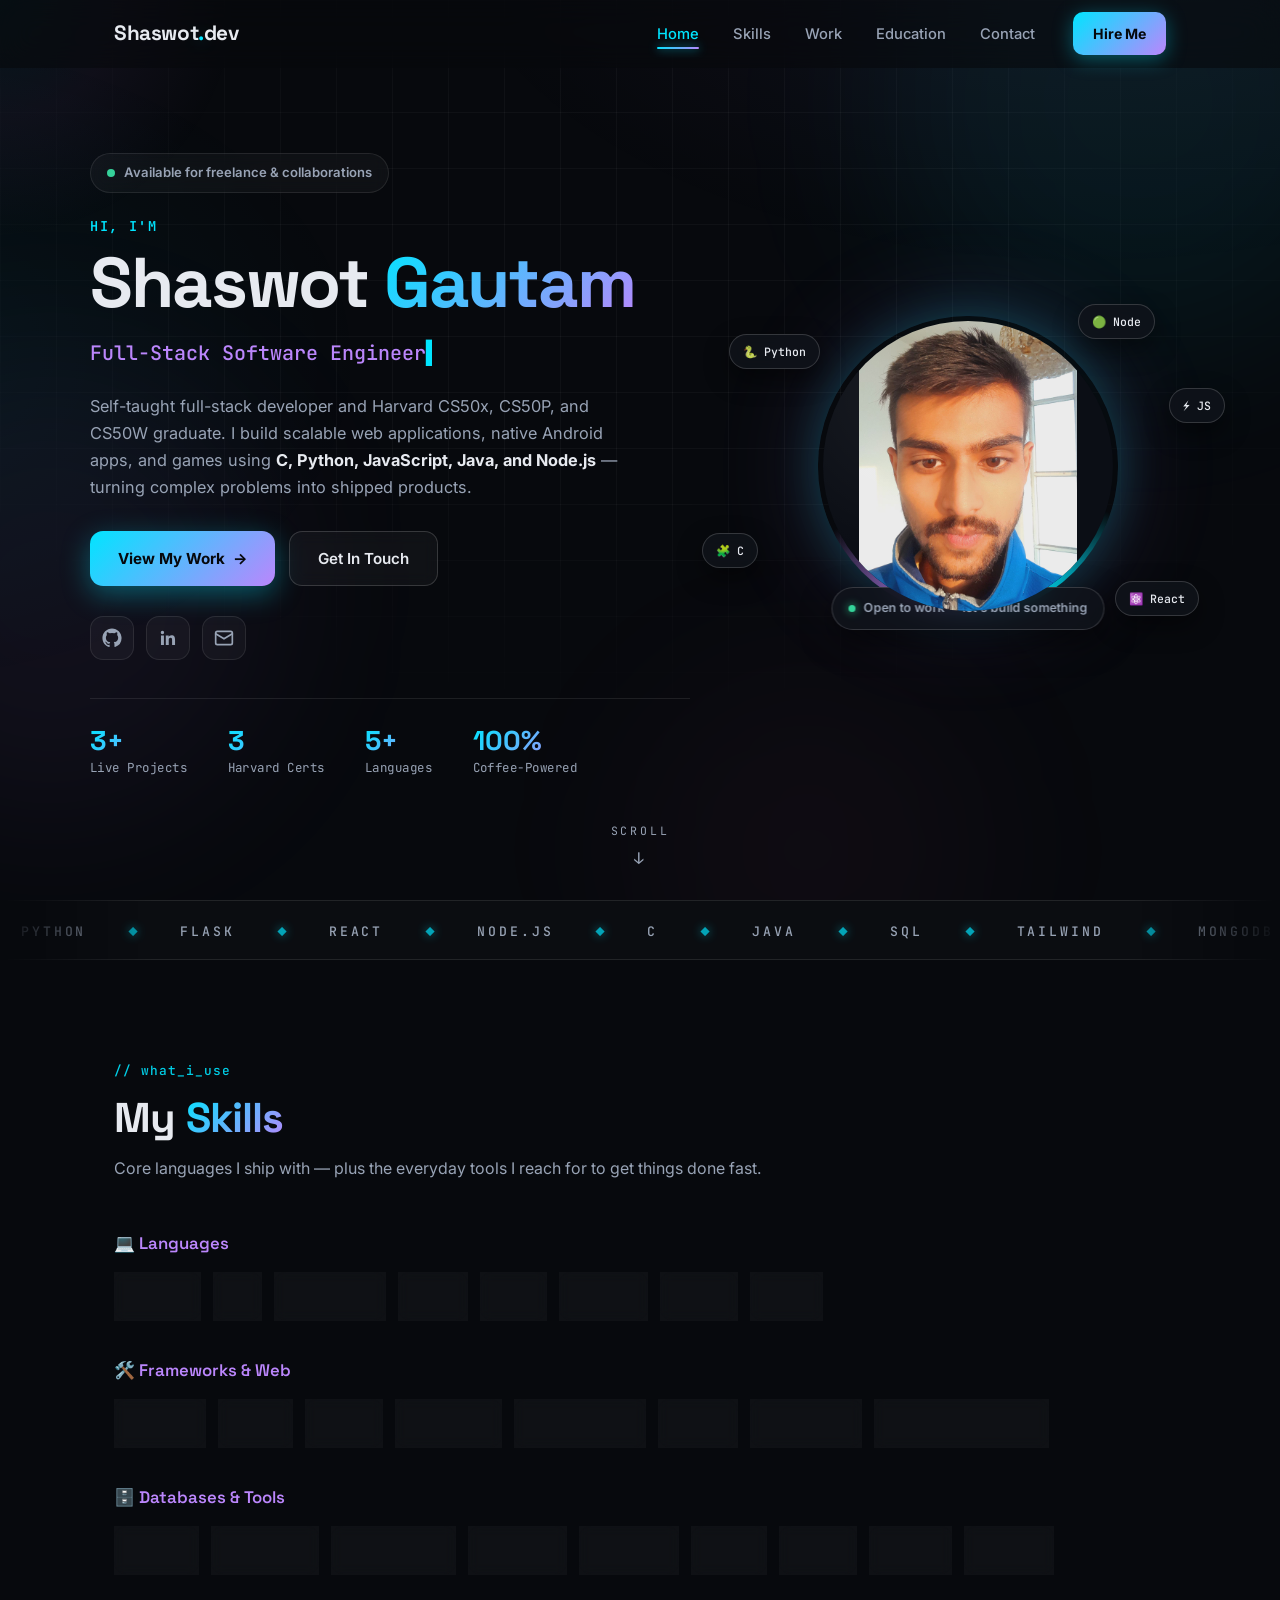
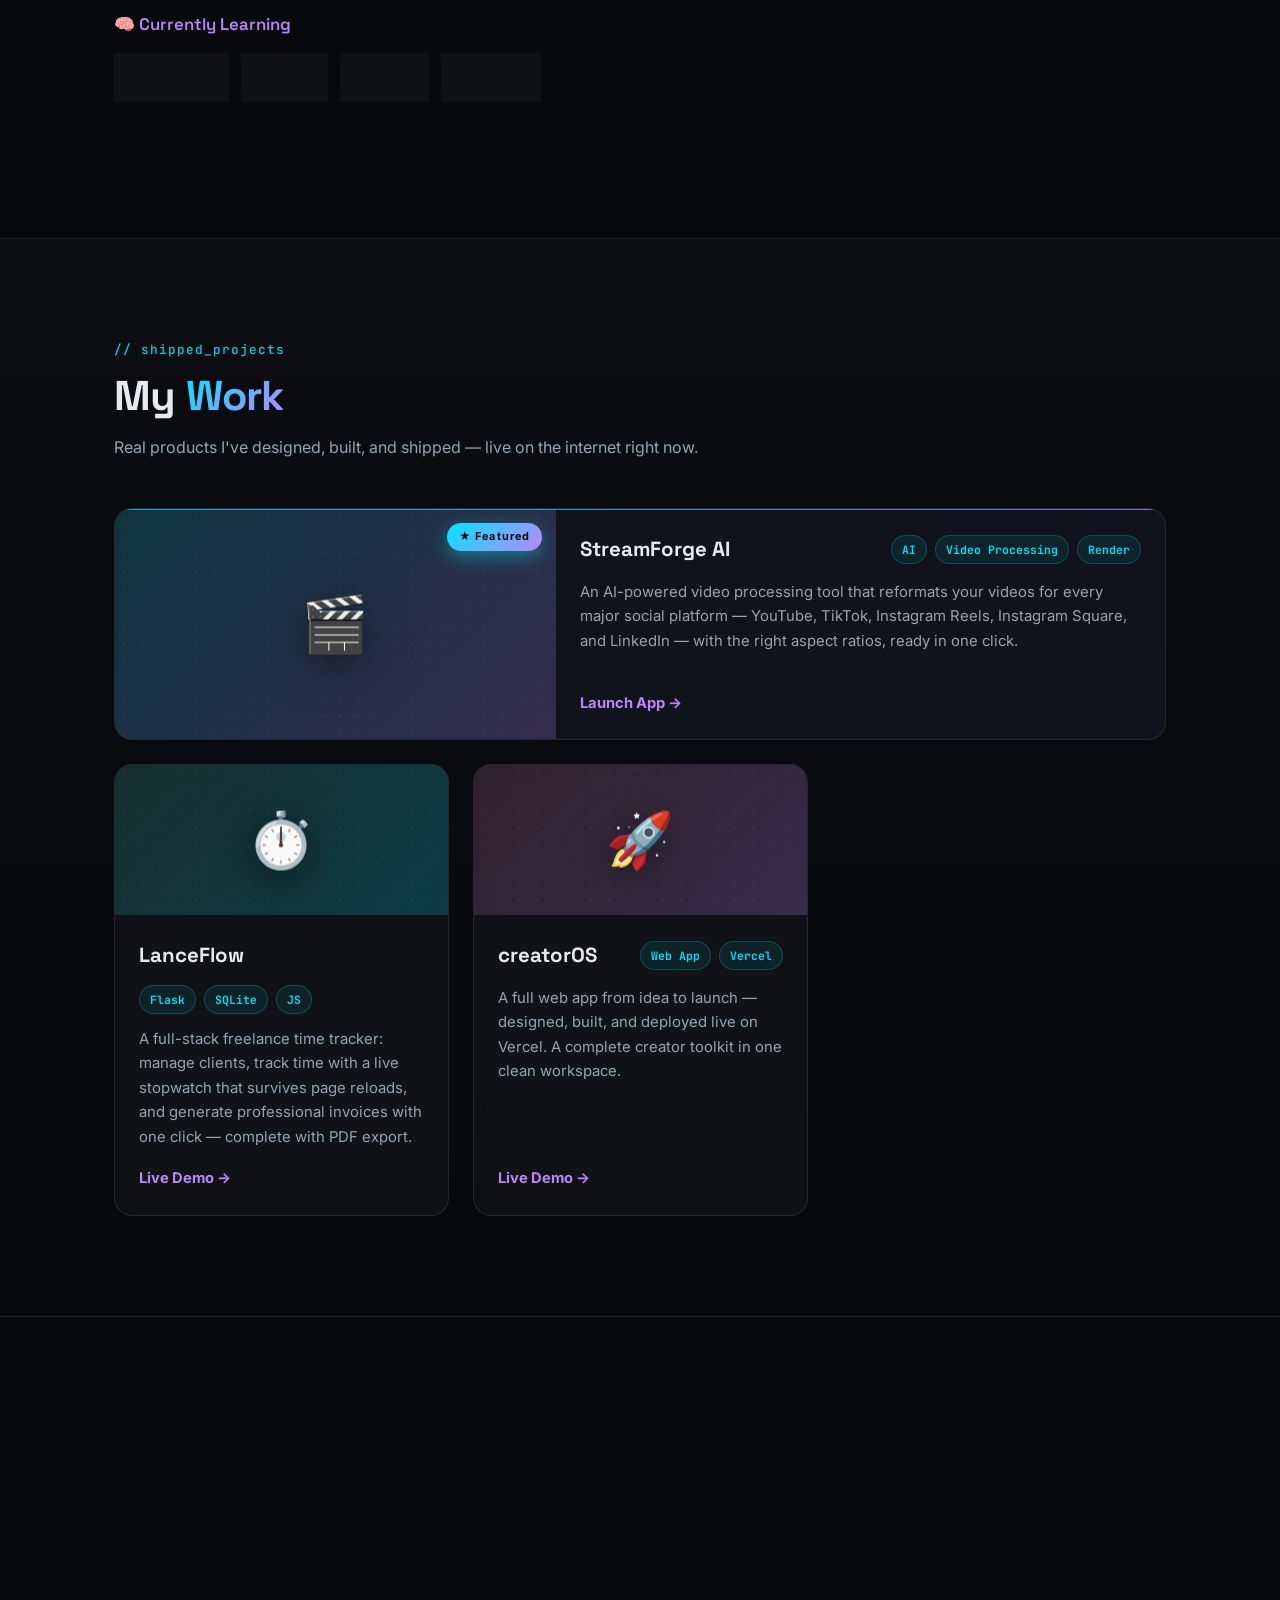
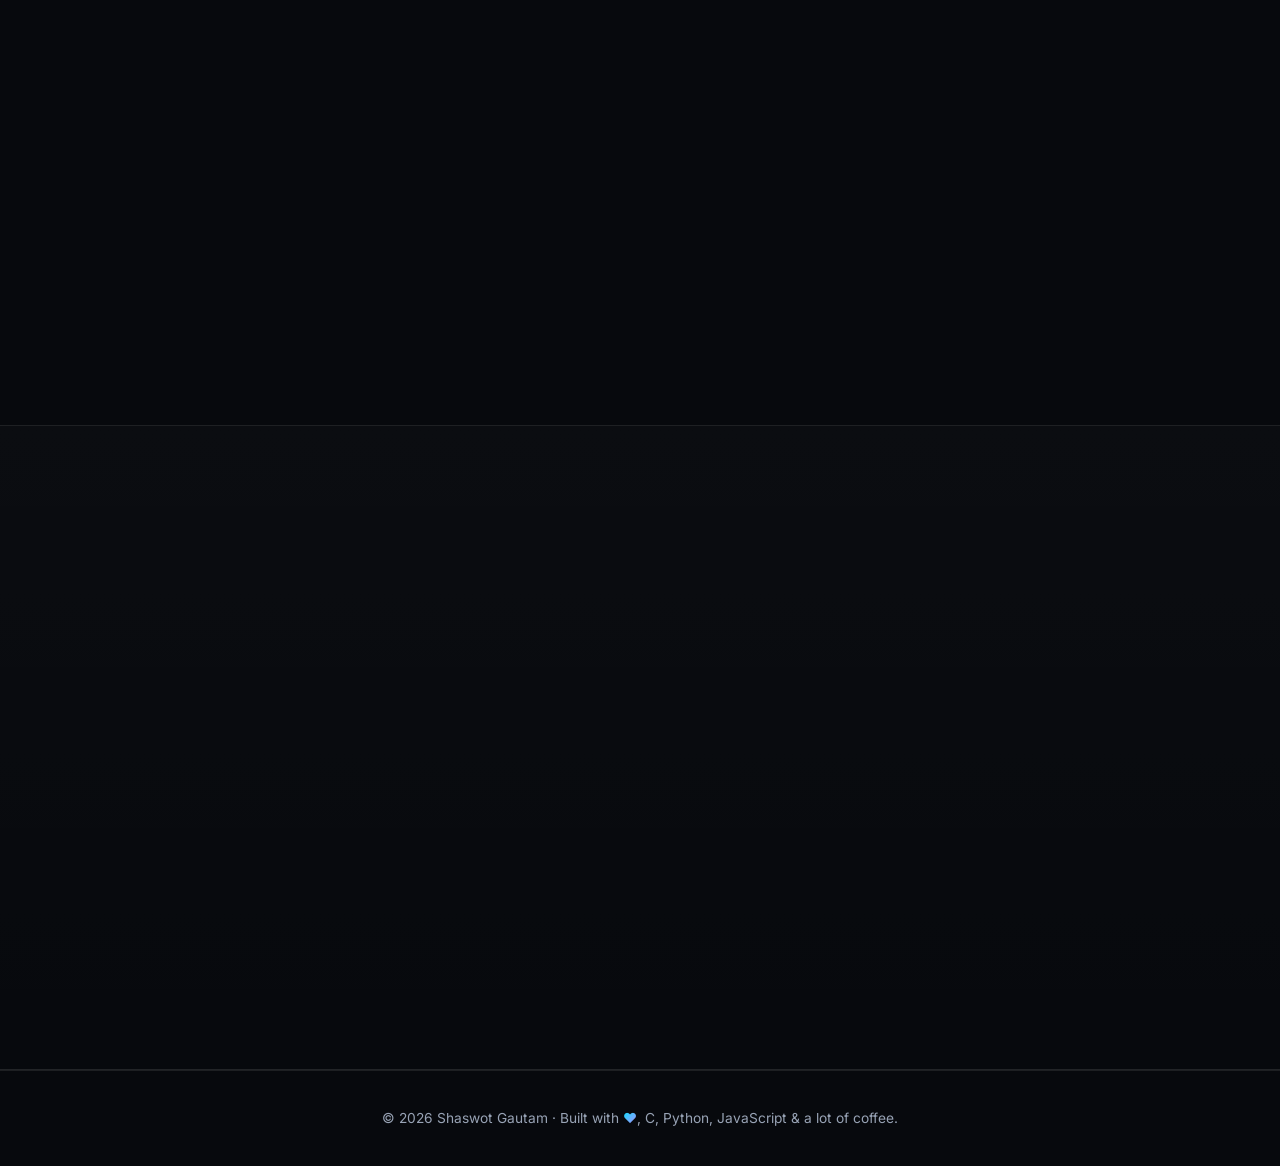
==== index.html @ b01a48a5 "Polished portfolio redesign + StreamForge AI live on Render Complete visual overhaul of the portfoli" ====
<!DOCTYPE html>
<html lang="en">
<head>
<meta charset="UTF-8" />
<meta name="viewport" content="width=device-width, initial-scale=1.0" />
<title>Shaswot Gautam — Full-Stack Software Engineer</title>
<meta name="description" content="Shaswot Gautam — Full-Stack Software Engineer & App Developer. Harvard CS50x, CS50P & CS50W graduate. I build web apps, Android apps, and games with C, Python, JavaScript, Java & Node.js." />

<!-- Fonts: Space Grotesk (display) · Inter (body) · JetBrains Mono (labels) -->
<link rel="preconnect" href="https://fonts.googleapis.com" />
<link rel="preconnect" href="https://fonts.gstatic.com" crossorigin />
<link href="https://fonts.googleapis.com/css2?family=Space+Grotesk:wght@500;600;700&family=Inter:wght@400;500;600;700;800&family=JetBrains+Mono:wght@400;500;600&display=swap" rel="stylesheet" />

<link rel="stylesheet" href="style.css" />
</head>
<body>

<!-- Ambient background layers (aurora orbs + grid) -->
<div class="bg-scene" aria-hidden="true">
  <div class="orb orb-1"></div>
  <div class="orb orb-2"></div>
  <div class="orb orb-3"></div>
  <div class="grid-overlay"></div>
</div>

<!-- Cursor glow (desktop only) -->
<div class="cursor-glow" id="cursorGlow" aria-hidden="true"></div>

<!-- Neon scroll progress bar (top edge) -->
<div class="scroll-progress" id="scrollProgress"></div>

<!-- ================= NAV ================= -->
<nav class="navbar" id="navbar">
  <div class="nav-container">
    <a href="#home" class="logo">Shaswot<span>.</span>dev</a>

    <ul class="nav-menu" id="navMenu">
      <li><a href="#home" class="nav-link active">Home</a></li>
      <li><a href="#skills" class="nav-link">Skills</a></li>
      <li><a href="#work" class="nav-link">Work</a></li>
      <li><a href="#education" class="nav-link">Education</a></li>
      <li><a href="#contact" class="nav-link">Contact</a></li>
    </ul>

    <a href="#contact" class="nav-cta">Hire Me</a>

    <button class="hamburger" id="hamburger" aria-label="Toggle navigation" aria-controls="navMenu" aria-expanded="false">
      <span></span><span></span><span></span>
    </button>
  </div>
</nav>

<!-- ================= HERO ================= -->
<section id="home" class="hero">
  <div class="hero-container">
    <div class="hero-text">
      <span class="hero-badge reveal">
        <span class="pulse-dot" aria-hidden="true"></span>
        Available for freelance &amp; collaborations
      </span>

      <p class="hero-greeting reveal">Hi, I'm</p>
      <h1 class="reveal">Shaswot <span class="grad-text">Gautam</span></h1>

      <div class="role-line reveal" aria-hidden="true">
        <span class="role-text" id="typewriter"></span><span class="cursor">▌</span>
      </div>
      <p class="sr-only">Full-Stack Software Engineer, App Developer, Game Developer, and Problem Solver.</p>

      <p class="hero-intro reveal">
        Self-taught full-stack developer and Harvard CS50x, CS50P, and CS50W graduate.
        I build scalable web applications, native Android apps, and games using
        <strong>C, Python, JavaScript, Java, and Node.js</strong> — turning complex problems into shipped products.
      </p>

      <div class="hero-buttons reveal">
        <a href="#work" class="btn btn-primary">View My Work <span class="btn-arrow">→</span></a>
        <a href="#contact" class="btn btn-glass">Get In Touch</a>
      </div>

      <div class="hero-socials reveal">
        <a href="https://github.com/mrshasxx1" target="_blank" rel="noopener" class="social-icon" aria-label="GitHub" title="GitHub">
          <svg width="20" height="20" viewBox="0 0 24 24" fill="currentColor" aria-hidden="true"><path d="M12 .5C5.65.5.5 5.65.5 12c0 5.08 3.29 9.39 7.86 10.91.58.11.79-.25.79-.55v-2.15c-3.2.7-3.87-1.36-3.87-1.36-.53-1.33-1.28-1.69-1.28-1.69-1.04-.72.08-.7.08-.7 1.15.08 1.76 1.19 1.76 1.19 1.03 1.75 2.69 1.25 3.35.95.1-.74.4-1.25.72-1.54-2.55-.29-5.24-1.28-5.24-5.68 0-1.26.45-2.28 1.19-3.09-.12-.29-.52-1.46.11-3.05 0 0 .97-.31 3.17 1.18a11 11 0 0 1 5.78 0c2.2-1.49 3.17-1.18 3.17-1.18.63 1.59.23 2.76.11 3.05.74.81 1.19 1.83 1.19 3.09 0 4.41-2.69 5.38-5.25 5.67.41.35.77 1.04.77 2.1v3.11c0 .3.21.66.8.55A11.5 11.5 0 0 0 23.5 12C23.5 5.65 18.35.5 12 .5z"/></svg>
        </a>
        <a href="https://www.linkedin.com/in/mr-shashwat-84a60b40b/" target="_blank" rel="noopener" class="social-icon" aria-label="LinkedIn" title="LinkedIn">
          <svg width="20" height="20" viewBox="0 0 24 24" fill="currentColor" aria-hidden="true"><path d="M20.45 20.45h-3.55v-5.57c0-1.33-.03-3.04-1.85-3.04-1.85 0-2.14 1.45-2.14 2.94v5.67H9.36V9h3.41v1.56h.05c.47-.9 1.63-1.85 3.36-1.85 3.6 0 4.27 2.37 4.27 5.45v6.29zM5.34 7.43a2.06 2.06 0 1 1 0-4.12 2.06 2.06 0 0 1 0 4.12zM7.12 20.45H3.56V9h3.56v11.45z"/></svg>
        </a>
        <a href="mailto:mrgautam2026@gmail.com" class="social-icon" aria-label="Email" title="Email">
          <svg width="20" height="20" viewBox="0 0 24 24" fill="none" stroke="currentColor" stroke-width="2" stroke-linecap="round" stroke-linejoin="round" aria-hidden="true"><rect x="2" y="4" width="20" height="16" rx="2"/><path d="m22 7-10 6L2 7"/></svg>
        </a>
      </div>

      <!-- Stats -->
      <div class="hero-stats reveal">
        <div class="stat">
          <span class="stat-num grad-text"><span class="count" data-count="3">0</span>+</span>
          <span class="stat-label">Live Projects</span>
        </div>
        <div class="stat">
          <span class="stat-num grad-text"><span class="count" data-count="3">0</span></span>
          <span class="stat-label">Harvard Certs</span>
        </div>
        <div class="stat">
          <span class="stat-num grad-text"><span class="count" data-count="5">0</span>+</span>
          <span class="stat-label">Languages</span>
        </div>
        <div class="stat">
          <span class="stat-num grad-text"><span class="count" data-count="100">0</span>%</span>
          <span class="stat-label">Coffee-Powered</span>
        </div>
      </div>
    </div>

    <!-- Photo with orbit badges -->
    <div class="hero-photo reveal">
      <div class="photo-orbit" aria-hidden="true">
        <span class="orbit-chip chip-1">🐍 Python</span>
        <span class="orbit-chip chip-2">⚡ JS</span>
        <span class="orbit-chip chip-3">🧩 C</span>
        <span class="orbit-chip chip-4">🟢 Node</span>
        <span class="orbit-chip chip-5">⚛️ React</span>
      </div>
      <div class="photo-ring">
        <img src="photo.jpg" alt="Shaswot Gautam" />
      </div>
      <div class="photo-card" aria-hidden="true">
        <span class="photo-card-dot"></span>
        Open to work — let's build something
      </div>
    </div>
  </div>

  <a href="#skills" class="hero-scroll" aria-label="Scroll down">scroll <span>↓</span></a>
</section>

<!-- ================= MARQUEE ================= -->
<div class="marquee" aria-hidden="true">
  <div class="marquee-track">
    <span>PYTHON</span><i>◆</i><span>FLASK</span><i>◆</i><span>REACT</span><i>◆</i><span>NODE.JS</span><i>◆</i><span>C</span><i>◆</i><span>JAVA</span><i>◆</i><span>SQL</span><i>◆</i><span>TAILWIND</span><i>◆</i><span>MONGODB</span><i>◆</i><span>DOCKER</span><i>◆</i><span>GIT</span><i>◆</i><span>LINUX</span><i>◆</i>
    <span>PYTHON</span><i>◆</i><span>FLASK</span><i>◆</i><span>REACT</span><i>◆</i><span>NODE.JS</span><i>◆</i><span>C</span><i>◆</i><span>JAVA</span><i>◆</i><span>SQL</span><i>◆</i><span>TAILWIND</span><i>◆</i><span>MONGODB</span><i>◆</i><span>DOCKER</span><i>◆</i><span>GIT</span><i>◆</i><span>LINUX</span><i>◆</i>
  </div>
</div>

<!-- ================= SKILLS ================= -->
<section id="skills" class="section">
  <div class="container">
    <div class="section-head reveal">
      <p class="section-eyebrow">// what_i_use</p>
      <h2>My <span class="grad-text">Skills</span></h2>
      <p class="section-sub">Core languages I ship with — plus the everyday tools I reach for to get things done fast.</p>
    </div>

    <div class="skill-group reveal">
      <h3 class="skill-group-title">💻 Languages</h3>
      <div class="skill-cloud">
        <span class="skill">Python</span>
        <span class="skill">C</span>
        <span class="skill">JavaScript</span>
        <span class="skill">Java</span>
        <span class="skill">SQL</span>
        <span class="skill">HTML5</span>
        <span class="skill">CSS3</span>
        <span class="skill">Bash</span>
      </div>
    </div>

    <div class="skill-group reveal">
      <h3 class="skill-group-title">🛠️ Frameworks &amp; Web</h3>
      <div class="skill-cloud">
        <span class="skill">Node.js</span>
        <span class="skill">Flask</span>
        <span class="skill">React</span>
        <span class="skill">Bootstrap</span>
        <span class="skill">Tailwind CSS</span>
        <span class="skill">Jinja2</span>
        <span class="skill">REST APIs</span>
        <span class="skill">Responsive Design</span>
      </div>
    </div>

    <div class="skill-group reveal">
      <h3 class="skill-group-title">🗄️ Databases &amp; Tools</h3>
      <div class="skill-cloud">
        <span class="skill">SQLite</span>
        <span class="skill">MongoDB</span>
        <span class="skill">Git &amp; GitHub</span>
        <span class="skill">Postman</span>
        <span class="skill">VS Code</span>
        <span class="skill">Linux</span>
        <span class="skill">JSON</span>
        <span class="skill">Vercel</span>
        <span class="skill">Render</span>
      </div>
    </div>

    <div class="skill-group reveal">
      <h3 class="skill-group-title">🧠 Currently Learning</h3>
      <div class="skill-cloud">
        <span class="skill learning">TypeScript</span>
        <span class="skill learning">Next.js</span>
        <span class="skill learning">Docker</span>
        <span class="skill learning">Firebase</span>
      </div>
    </div>
  </div>
</section>

<!-- ================= WORK ================= -->
<section id="work" class="section section-alt">
  <div class="container">
    <div class="section-head reveal">
      <p class="section-eyebrow">// shipped_projects</p>
      <h2>My <span class="grad-text">Work</span></h2>
      <p class="section-sub">Real products I've designed, built, and shipped — live on the internet right now.</p>
    </div>

    <div class="work-grid">
      <!-- ⭐ FEATURED — StreamForge AI (live on Render) -->
      <article class="work-card featured reveal">
        <div class="work-cover cover-stream">
          <span class="cover-emoji">🎬</span>
          <span class="cover-badge">★ Featured</span>
        </div>
        <div class="work-body">
          <div class="work-card-top">
            <h3>StreamForge AI</h3>
            <div class="work-tags">
              <span>AI</span><span>Video Processing</span><span>Render</span>
            </div>
          </div>
          <p>
            An AI-powered video processing tool that reformats your videos for every
            major social platform — YouTube, TikTok, Instagram Reels, Instagram Square,
            and LinkedIn — with the right aspect ratios, ready in one click.
          </p>
          <div class="work-links">
            <a class="link-live" href="https://streamforge-ai.onrender.com/" target="_blank" rel="noopener">Launch App →</a>
          </div>
        </div>
      </article>

      <!-- LanceFlow -->
      <article class="work-card reveal">
        <div class="work-cover cover-lance">
          <span class="cover-emoji">⏱️</span>
        </div>
        <div class="work-body">
          <div class="work-card-top">
            <h3>LanceFlow</h3>
            <div class="work-tags">
              <span>Flask</span><span>SQLite</span><span>JS</span>
            </div>
          </div>
          <p>
            A full-stack freelance time tracker: manage clients, track time with a live
            stopwatch that survives page reloads, and generate professional invoices
            with one click — complete with PDF export.
          </p>
          <div class="work-links">
            <a class="link-live" href="https://lance-flow-rho.vercel.app/" target="_blank" rel="noopener">Live Demo →</a>
          </div>
        </div>
      </article>

      <!-- creatorOS -->
      <article class="work-card reveal">
        <div class="work-cover cover-os">
          <span class="cover-emoji">🚀</span>
        </div>
        <div class="work-body">
          <div class="work-card-top">
            <h3>creatorOS</h3>
            <div class="work-tags">
              <span>Web App</span><span>Vercel</span>
            </div>
          </div>
          <p>
            A full web app from idea to launch — designed, built, and deployed live on Vercel.
            A complete creator toolkit in one clean workspace.
          </p>
          <div class="work-links">
            <a class="link-live" href="https://creatoros-ten-kappa.vercel.app" target="_blank" rel="noopener">Live Demo →</a>
          </div>
        </div>
      </article>
    </div>
  </div>
</section>

<!-- ================= EDUCATION ================= -->
<section id="education" class="section">
  <div class="container">
    <div class="section-head reveal">
      <p class="section-eyebrow">// certification</p>
      <h2>Computer Science <span class="grad-text">Foundations</span></h2>
      <p class="section-sub">Harvard's CS50 series — problem solving in C and Python, then full-stack web with Django &amp; JavaScript.</p>
    </div>

    <div class="edu-grid">
      <article class="edu-card reveal">
        <div class="edu-top">
          <div class="edu-logo">🎓</div>
          <span class="edu-chip">Completed</span>
        </div>
        <h3>CS50x</h3>
        <p class="edu-school">Harvard University — Intro to Computer Science</p>
        <p>Algorithms, data structures, memory, and problem solving in C and Python.</p>
      </article>

      <article class="edu-card reveal">
        <div class="edu-top">
          <div class="edu-logo">🐍</div>
          <span class="edu-chip">Completed</span>
        </div>
        <h3>CS50P</h3>
        <p class="edu-school">Harvard University — Intro to Programming with Python</p>
        <p>Python fundamentals, libraries, testing, and building real command-line tools.</p>
      </article>

      <article class="edu-card reveal">
        <div class="edu-top">
          <div class="edu-logo">🌐</div>
          <span class="edu-chip">Completed</span>
        </div>
        <h3>CS50W</h3>
        <p class="edu-school">Harvard University — Web Programming with Python &amp; JavaScript</p>
        <p>Full-stack web development: HTML, CSS, JavaScript, Django, SQL, and deployment.</p>
      </article>
    </div>
  </div>
</section>

<!-- ================= CONTACT ================= -->
<section id="contact" class="section section-alt">
  <div class="container">
    <div class="section-head reveal">
      <p class="section-eyebrow">// contact</p>
      <h2>Let's Build <span class="grad-text">Something</span></h2>
      <p class="section-sub">I'm open to freelance work, collaborations, and interesting problems.</p>
    </div>

    <div class="contact-card reveal">
      <div class="contact-info">
        <h3>Shaswot Gautam</h3>
        <p>Full-Stack Software Engineer &amp; App Developer</p>
        <div class="contact-email-row">
          <a class="contact-email" href="mailto:mrgautam2026@gmail.com">mrgautam2026@gmail.com</a>
          <button class="copy-btn" id="copyEmail" aria-label="Copy email address" title="Copy email">⧉</button>
        </div>
        <div class="contact-socials">
          <a href="https://github.com/mrshasxx1" target="_blank" rel="noopener" class="social-icon" aria-label="GitHub">GitHub</a>
          <a href="https://www.linkedin.com/in/mr-shashwat-84a60b40b/" target="_blank" rel="noopener" class="social-icon" aria-label="LinkedIn">LinkedIn</a>
        </div>
      </div>
      <div class="contact-actions">
        <a href="mailto:mrgautam2026@gmail.com" class="btn btn-primary btn-lg">📧 Email Me</a>
      </div>
    </div>
  </div>
</section>

<!-- ================= FOOTER ================= -->
<footer>
  <div class="container">
    <p>© <span id="year"></span> Shaswot Gautam · Built with <span class="grad-text">♥</span>, C, Python, JavaScript &amp; a lot of coffee.</p>
  </div>
</footer>

<!-- Back to top -->
<button id="backToTop" class="back-to-top" aria-label="Back to top">↑</button>

<!-- Toast for copy feedback -->
<div class="toast" id="toast" role="status" aria-live="polite">📋 Email copied!</div>

<script src="script.js"></script>
</body>
</html>
---- style.css ----
/* ============================================================
   SHASWOT GAUTAM — PORTFOLIO STYLESHEET v2
   Dark "aurora terminal" theme.
   Fonts: Space Grotesk (display) · Inter (body) · JetBrains Mono (labels)
   Palette: bg #07090D · cyan #00E5FF · violet #BB86FC · text #E7EAF0
   ============================================================ */

:root {
  --bg: #07090D;
  --bg-2: #0B0E15;
  --card: rgba(255, 255, 255, 0.035);
  --card-solid: #10131B;
  --border: rgba(255, 255, 255, 0.09);
  --border-strong: rgba(255, 255, 255, 0.16);
  --text: #E7EAF0;
  --muted: #98A3B5;
  --cyan: #00E5FF;
  --purple: #BB86FC;
  --pink: #F472B6;
  --teal: #2DD4BF;
  --grad: linear-gradient(135deg, var(--cyan), var(--purple));
  --grad-warm: linear-gradient(135deg, var(--pink), var(--purple));
  --radius: 18px;
  --max-w: 1100px;
  --nav-h: 68px;
  --font-display: 'Space Grotesk', 'Inter', sans-serif;
  --font-body: 'Inter', -apple-system, BlinkMacSystemFont, 'Segoe UI', Roboto, sans-serif;
  --font-mono: 'JetBrains Mono', 'SFMono-Regular', Consolas, monospace;
  --shadow-lg: 0 24px 60px rgba(0, 0, 0, 0.55);
}

* { margin: 0; padding: 0; box-sizing: border-box; }

html { scroll-behavior: smooth; }

body {
  background: var(--bg);
  color: var(--text);
  font-family: var(--font-body);
  line-height: 1.65;
  -webkit-font-smoothing: antialiased;
  overflow-x: hidden;
}

a { color: inherit; text-decoration: none; }
ul { list-style: none; }
img { max-width: 100%; display: block; }
section { scroll-margin-top: calc(var(--nav-h) + 14px); }
button { font-family: inherit; }

::selection { background: rgba(0, 229, 255, 0.28); color: #fff; }

.sr-only {
  position: absolute; width: 1px; height: 1px; padding: 0; margin: -1px;
  overflow: hidden; clip: rect(0 0 0 0); white-space: nowrap; border: 0;
}

/* Slim custom scrollbar */
::-webkit-scrollbar { width: 10px; }
::-webkit-scrollbar-track { background: var(--bg); }
::-webkit-scrollbar-thumb {
  background: linear-gradient(180deg, rgba(0, 229, 255, 0.35), rgba(187, 134, 252, 0.35));
  border-radius: 8px;
  border: 2px solid var(--bg);
}

:focus-visible {
  outline: 2px solid var(--cyan);
  outline-offset: 3px;
  border-radius: 6px;
}

.container { max-width: var(--max-w); margin: 0 auto; padding: 0 24px; }

.grad-text {
  background: var(--grad);
  -webkit-background-clip: text;
  background-clip: text;
  color: transparent;
}

/* ============ AMBIENT BACKGROUND ============ */
.bg-scene {
  position: fixed; inset: 0; z-index: -1; overflow: hidden;
  background:
    radial-gradient(1100px 600px at 85% -10%, rgba(187, 134, 252, 0.07), transparent 60%),
    radial-gradient(900px 600px at -10% 40%, rgba(0, 229, 255, 0.06), transparent 55%);
}
.orb {
  position: absolute; border-radius: 50%; filter: blur(90px);
  opacity: 0.5; will-change: transform;
}
.orb-1 { width: 520px; height: 520px; top: -160px; right: -120px;
  background: rgba(0, 229, 255, 0.13); animation: drift 26s ease-in-out infinite alternate; }
.orb-2 { width: 460px; height: 460px; top: 40%; left: -180px;
  background: rgba(187, 134, 252, 0.12); animation: drift 32s ease-in-out infinite alternate-reverse; }
.orb-3 { width: 380px; height: 380px; bottom: -140px; right: 22%;
  background: rgba(244, 114, 182, 0.07); animation: drift 24s ease-in-out infinite alternate; }
@keyframes drift {
  0%   { transform: translate(0, 0) scale(1); }
  100% { transform: translate(60px, 40px) scale(1.15); }
}
.grid-overlay {
  position: absolute; inset: 0;
  background-image:
    linear-gradient(rgba(255, 255, 255, 0.035) 1px, transparent 1px),
    linear-gradient(90deg, rgba(255, 255, 255, 0.035) 1px, transparent 1px);
  background-size: 56px 56px;
  mask-image: radial-gradient(ellipse 90% 70% at 50% 30%, #000 30%, transparent 75%);
  -webkit-mask-image: radial-gradient(ellipse 90% 70% at 50% 30%, #000 30%, transparent 75%);
}

/* ============ CURSOR GLOW ============ */
.cursor-glow {
  position: fixed; top: 0; left: 0; z-index: 5; pointer-events: none;
  width: 480px; height: 480px; border-radius: 50%;
  background: radial-gradient(circle, rgba(0, 229, 255, 0.07) 0%, rgba(187, 134, 252, 0.05) 35%, transparent 70%);
  transform: translate(-50%, -50%);
  opacity: 0; transition: opacity 0.4s ease;
}
body.cursor-on .cursor-glow { opacity: 1; }

/* ============ SCROLL PROGRESS BAR ============ */
.scroll-progress {
  position: fixed; top: 0; left: 0; z-index: 200;
  height: 3px; width: 0%;
  background: var(--grad);
  box-shadow: 0 0 14px rgba(0, 229, 255, 0.7);
  transition: width 0.1s linear;
}

/* ============ NAVBAR ============ */
.navbar {
  position: fixed; top: 0; left: 0; right: 0; z-index: 100;
  height: var(--nav-h);
  background: rgba(7, 9, 13, 0.6);
  backdrop-filter: blur(16px);
  -webkit-backdrop-filter: blur(16px);
  border-bottom: 1px solid transparent;
  transition: border-color 0.3s, box-shadow 0.3s, background 0.3s;
}
.navbar.scrolled {
  background: rgba(7, 9, 13, 0.85);
  border-bottom-color: var(--border);
  box-shadow: 0 10px 34px rgba(0, 0, 0, 0.5);
}

.nav-container {
  max-width: var(--max-w); margin: 0 auto; padding: 0 24px;
  height: 100%; display: flex; align-items: center; gap: 24px;
}

.logo { font-family: var(--font-display); font-weight: 700; font-size: 1.3rem; letter-spacing: -0.02em; }
.logo span { color: var(--cyan); text-shadow: 0 0 14px rgba(0, 229, 255, 0.6); }

.nav-menu { display: flex; gap: 6px; margin-left: auto; }
.nav-menu .nav-link {
  color: var(--muted); font-size: 0.92rem; font-weight: 500;
  padding: 8px 14px; border-radius: 10px; position: relative;
  transition: color 0.25s, background 0.25s;
}
.nav-menu .nav-link:hover { color: var(--text); background: rgba(255, 255, 255, 0.05); }
.nav-menu .nav-link.active { color: var(--cyan); }
.nav-menu .nav-link.active::after {
  content: ""; position: absolute; left: 14px; right: 14px; bottom: 2px;
  height: 2px; background: var(--grad); border-radius: 2px;
  box-shadow: 0 0 10px rgba(0, 229, 255, 0.8);
}

.nav-cta {
  background: var(--grad); color: #06080C; font-weight: 700; font-size: 0.88rem;
  padding: 10px 20px; border-radius: 10px; position: relative; overflow: hidden;
  transition: transform 0.2s, box-shadow 0.2s, filter 0.2s;
  box-shadow: 0 4px 20px rgba(0, 229, 255, 0.35);
}
.nav-cta:hover { transform: translateY(-2px); filter: brightness(1.1); box-shadow: 0 10px 30px rgba(187, 134, 252, 0.5); }

/* Hamburger */
.hamburger {
  display: none; flex-direction: column; justify-content: center; gap: 5px;
  width: 44px; height: 44px; border: 1px solid var(--border); border-radius: 12px;
  background: var(--card); cursor: pointer; padding: 10px;
}
.hamburger span {
  display: block; height: 2px; width: 100%; background: var(--text);
  border-radius: 2px; transition: transform 0.3s, opacity 0.3s;
}
.hamburger.open span:nth-child(1) { transform: translateY(7px) rotate(45deg); }
.hamburger.open span:nth-child(2) { opacity: 0; }
.hamburger.open span:nth-child(3) { transform: translateY(-7px) rotate(-45deg); }

/* ============ HERO ============ */
.hero {
  min-height: 100vh;
  display: flex; align-items: center; justify-content: center;
  padding: calc(var(--nav-h) + 48px) 24px 84px;
  position: relative;
}

.hero-container {
  max-width: var(--max-w); width: 100%; margin: 0 auto;
  display: grid; grid-template-columns: 1.15fr 0.85fr; gap: 56px; align-items: center;
}

.hero-badge {
  display: inline-flex; align-items: center; gap: 9px;
  font-size: 0.82rem; font-weight: 600; color: var(--muted);
  background: var(--card); border: 1px solid var(--border);
  padding: 8px 16px; border-radius: 999px; margin-bottom: 22px;
  backdrop-filter: blur(8px);
}
.pulse-dot {
  width: 8px; height: 8px; border-radius: 50%;
  background: #34D399; box-shadow: 0 0 0 0 rgba(52, 211, 153, 0.6);
  animation: pulse 2s infinite;
}
@keyframes pulse {
  0% { box-shadow: 0 0 0 0 rgba(52, 211, 153, 0.55); }
  70% { box-shadow: 0 0 0 9px rgba(52, 211, 153, 0); }
  100% { box-shadow: 0 0 0 0 rgba(52, 211, 153, 0); }
}

.hero-greeting {
  color: var(--cyan); font-weight: 600; letter-spacing: 0.12em; text-transform: uppercase;
  font-size: 0.85rem; margin-bottom: 10px; font-family: var(--font-mono);
}

.hero h1 {
  font-family: var(--font-display);
  font-size: clamp(2.6rem, 6.2vw, 4.4rem); font-weight: 700; letter-spacing: -0.03em;
  line-height: 1.05; margin-bottom: 16px;
}

.role-line {
  font-family: var(--font-mono);
  font-size: clamp(1rem, 2.2vw, 1.25rem); font-weight: 500; color: var(--purple);
  min-height: 1.8em; margin-bottom: 20px;
}
.cursor { color: var(--cyan); animation: blink 0.9s steps(1) infinite; font-weight: 400; }
@keyframes blink { 50% { opacity: 0; } }

.hero-intro { color: var(--muted); max-width: 560px; margin-bottom: 30px; font-size: 1.02rem; }
.hero-intro strong { color: var(--text); }

.hero-buttons { display: flex; flex-wrap: wrap; gap: 14px; margin-bottom: 30px; }

.btn {
  display: inline-flex; align-items: center; gap: 8px;
  padding: 14px 28px; border-radius: 13px; font-weight: 600; font-size: 0.95rem;
  transition: transform 0.22s, box-shadow 0.22s, background 0.22s, border-color 0.22s;
  cursor: pointer; position: relative; overflow: hidden;
}
.btn-primary {
  background: var(--grad); color: #06080C; font-weight: 700;
  box-shadow: 0 8px 28px rgba(0, 229, 255, 0.35);
}
.btn-primary:hover { transform: translateY(-3px); box-shadow: 0 14px 38px rgba(187, 134, 252, 0.55); }
.btn-primary::after {
  content: ""; position: absolute; top: 0; left: -80%; width: 50%; height: 100%;
  background: linear-gradient(100deg, transparent, rgba(255, 255, 255, 0.45), transparent);
  transform: skewX(-20deg); transition: left 0.6s ease;
}
.btn-primary:hover::after { left: 130%; }
.btn-arrow { transition: transform 0.22s; }
.btn-primary:hover .btn-arrow { transform: translateX(4px); }

.btn-glass {
  color: var(--text); border: 1px solid var(--border-strong);
  background: rgba(255, 255, 255, 0.04); backdrop-filter: blur(8px);
}
.btn-glass:hover {
  transform: translateY(-3px); border-color: var(--cyan);
  box-shadow: 0 0 24px rgba(0, 229, 255, 0.22), inset 0 0 18px rgba(0, 229, 255, 0.05);
}
.btn-lg { padding: 17px 36px; font-size: 1.05rem; }

.hero-socials { display: flex; gap: 12px; margin-bottom: 38px; }
.social-icon {
  width: 44px; height: 44px; border-radius: 13px; display: inline-flex;
  align-items: center; justify-content: center;
  background: var(--card); border: 1px solid var(--border); color: var(--muted);
  transition: transform 0.22s, color 0.22s, border-color 0.22s, box-shadow 0.22s, background 0.22s;
  font-size: 0.85rem; font-weight: 600;
}
.social-icon:hover {
  transform: translateY(-3px) scale(1.04); color: var(--cyan);
  border-color: var(--cyan); background: rgba(0, 229, 255, 0.06);
  box-shadow: 0 0 20px rgba(0, 229, 255, 0.35);
}

/* Hero stats */
.hero-stats {
  display: flex; flex-wrap: wrap; gap: 12px 40px;
  padding-top: 26px; border-top: 1px solid var(--border);
}
.stat { display: flex; flex-direction: column; gap: 2px; }
.stat-num {
  font-family: var(--font-display); font-size: 1.7rem; font-weight: 700; line-height: 1.15;
}
.stat-label { font-size: 0.78rem; color: var(--muted); letter-spacing: 0.04em; font-family: var(--font-mono); }

/* Photo with rotating ring + orbit chips */
.hero-photo { display: flex; justify-content: center; position: relative; }

.photo-ring {
  position: relative; width: min(300px, 68vw); aspect-ratio: 1; border-radius: 50%;
  padding: 5px; overflow: hidden;
  box-shadow: 0 0 46px rgba(0, 229, 255, 0.22), 0 0 110px rgba(187, 134, 252, 0.16);
}
.photo-ring::before {
  content: ""; position: absolute; inset: -60%;
  background: conic-gradient(from 0deg, transparent 0 30%, var(--cyan) 42%, var(--purple) 55%, transparent 68% 100%);
  animation: ring-rotate 5.5s linear infinite;
}
@keyframes ring-rotate { to { transform: rotate(360deg); } }
.photo-ring::after {
  content: ""; position: absolute; inset: 5px; border-radius: 50%;
  background: radial-gradient(circle at 30% 25%, rgba(255, 255, 255, 0.06), transparent 55%);
  z-index: 2; pointer-events: none;
}
.photo-ring img {
  position: relative; z-index: 1;
  width: 100%; height: 100%; border-radius: 50%;
  object-fit: contain; background: var(--bg-2);
}

.photo-card {
  position: absolute; bottom: -14px; left: 50%; transform: translateX(-50%);
  display: flex; align-items: center; gap: 8px;
  background: rgba(16, 19, 27, 0.9); border: 1px solid var(--border-strong);
  backdrop-filter: blur(10px);
  padding: 10px 16px; border-radius: 999px;
  font-size: 0.78rem; font-weight: 600; color: var(--muted);
  box-shadow: 0 12px 30px rgba(0, 0, 0, 0.5);
  white-space: nowrap;
}
.photo-card-dot {
  width: 7px; height: 7px; border-radius: 50%; background: #34D399;
  box-shadow: 0 0 8px rgba(52, 211, 153, 0.9);
}

.orbit-chip {
  position: absolute; z-index: 3;
  font-family: var(--font-mono); font-size: 0.72rem; font-weight: 500;
  color: var(--text); background: rgba(16, 19, 27, 0.85);
  border: 1px solid var(--border-strong); border-radius: 999px;
  padding: 7px 13px; backdrop-filter: blur(8px);
  box-shadow: 0 10px 26px rgba(0, 0, 0, 0.45);
  animation: float-chip 5.5s ease-in-out infinite;
}
.chip-1 { top: 6%; left: -4%; animation-delay: 0s; }
.chip-2 { top: 24%; right: -8%; animation-delay: 0.8s; }
.chip-3 { bottom: 16%; left: -10%; animation-delay: 1.6s; }
.chip-4 { top: -4%; right: 8%; animation-delay: 2.2s; }
.chip-5 { bottom: 0%; right: -2%; animation-delay: 3s; }
@keyframes float-chip {
  0%, 100% { transform: translateY(0); }
  50% { transform: translateY(-9px); }
}

.hero-scroll {
  position: absolute; bottom: 28px; left: 50%; transform: translateX(-50%);
  color: var(--muted); font-size: 0.72rem; letter-spacing: 0.24em; text-transform: uppercase;
  display: flex; flex-direction: column; align-items: center; gap: 6px;
  font-family: var(--font-mono);
  transition: color 0.2s;
}
.hero-scroll:hover { color: var(--cyan); }
.hero-scroll span { animation: bounce 1.6s infinite; font-size: 1rem; }
@keyframes bounce { 0%, 100% { transform: translateY(0); } 50% { transform: translateY(6px); } }

/* ============ MARQUEE ============ */
.marquee {
  border-top: 1px solid var(--border);
  border-bottom: 1px solid var(--border);
  background: rgba(255, 255, 255, 0.02);
  overflow: hidden; padding: 16px 0;
  -webkit-mask-image: linear-gradient(90deg, transparent, #000 12%, #000 88%, transparent);
  mask-image: linear-gradient(90deg, transparent, #000 12%, #000 88%, transparent);
}
.marquee-track {
  display: inline-flex; align-items: center; white-space: nowrap;
  width: max-content; animation: marquee 28s linear infinite;
}
.marquee:hover .marquee-track { animation-play-state: paused; }
@keyframes marquee { to { transform: translateX(-50%); } }
/* Symmetric half-gap margins make the -50% loop perfectly seamless */
.marquee-track span, .marquee-track i { margin: 0 21px; }
.marquee-track span {
  font-family: var(--font-mono); font-size: 0.82rem; font-weight: 500;
  letter-spacing: 0.22em; color: var(--muted);
}
.marquee-track i { color: var(--cyan); font-style: normal; font-size: 0.6rem; opacity: 0.7; text-shadow: 0 0 10px rgba(0, 229, 255, 0.7); }

/* ============ SECTIONS ============ */
.section { padding: 100px 0; position: relative; }
.section-alt {
  background: linear-gradient(180deg, rgba(255, 255, 255, 0.02), rgba(255, 255, 255, 0.005));
  border-top: 1px solid var(--border);
  border-bottom: 1px solid var(--border);
}

.section-head { margin-bottom: 48px; max-width: 660px; }
.section-eyebrow {
  font-family: var(--font-mono); color: var(--cyan); font-weight: 500; font-size: 0.8rem;
  letter-spacing: 0.08em; margin-bottom: 12px; opacity: 0.9;
}
.section-head h2 {
  font-family: var(--font-display);
  font-size: clamp(1.9rem, 4.2vw, 2.6rem); font-weight: 700; letter-spacing: -0.02em;
  margin-bottom: 14px; line-height: 1.15;
}
.section-sub { color: var(--muted); }

/* ============ SCROLL REVEAL ============ */
.reveal { opacity: 0; transform: translateY(26px); transition: opacity 0.7s ease, transform 0.7s ease; }
.reveal.visible { opacity: 1; transform: none; }

/* ============ SKILLS ============ */
.skill-group { margin-bottom: 36px; }
.skill-group-title { font-size: 1.05rem; font-weight: 600; color: var(--purple); margin-bottom: 15px; font-family: var(--font-display); }
.skill-cloud { display: flex; flex-wrap: wrap; gap: 12px; }
.skill {
  font-size: 0.92rem; font-weight: 500; color: var(--text);
  background: var(--card); border: 1px solid var(--border); border-radius: 12px;
  padding: 11px 18px; cursor: default; user-select: none;
  backdrop-filter: blur(6px);
  transition: transform 0.2s, border-color 0.2s, box-shadow 0.2s, color 0.2s, background 0.2s;
}
.skill:hover {
  transform: translateY(-4px); color: var(--cyan);
  border-color: rgba(0, 229, 255, 0.55);
  background: rgba(0, 229, 255, 0.05);
  box-shadow: 0 0 20px rgba(0, 229, 255, 0.2);
}
.skill.learning { border-style: dashed; color: var(--muted); }
.skill.learning:hover { color: var(--purple); border-color: rgba(187, 134, 252, 0.55); background: rgba(187, 134, 252, 0.05); box-shadow: 0 0 20px rgba(187, 134, 252, 0.2); }

/* ============ WORK ============ */
.work-grid { display: grid; grid-template-columns: repeat(auto-fit, minmax(320px, 1fr)); gap: 24px; }

.work-card {
  --rx: 0deg;
  --ry: 0deg;
  background: var(--card); border: 1px solid var(--border); border-radius: var(--radius);
  overflow: hidden; display: flex; flex-direction: column;
  backdrop-filter: blur(8px);
  transition: transform 0.15s ease, border-color 0.28s ease, box-shadow 0.28s ease;
  transform-style: preserve-3d;
  will-change: transform;
}
.work-card:hover {
  transform: perspective(900px) rotateX(var(--rx)) rotateY(var(--ry)) translateY(-7px);
  border-color: rgba(0, 229, 255, 0.45);
  box-shadow: 0 22px 50px rgba(0, 0, 0, 0.55), 0 0 30px rgba(0, 229, 255, 0.08);
}

.work-cover {
  position: relative; height: 150px; flex: none;
  display: grid; place-items: center; overflow: hidden;
}
.work-cover::after {
  content: ""; position: absolute; inset: 0;
  background-image:
    radial-gradient(rgba(255, 255, 255, 0.14) 1px, transparent 1px);
  background-size: 18px 18px;
  opacity: 0.35;
}
.cover-stream { background: linear-gradient(135deg, rgba(0, 229, 255, 0.16), rgba(187, 134, 252, 0.22)); }
.cover-lance  { background: linear-gradient(135deg, rgba(45, 212, 191, 0.14), rgba(0, 229, 255, 0.2)); }
.cover-os     { background: linear-gradient(135deg, rgba(244, 114, 182, 0.14), rgba(187, 134, 252, 0.22)); }
.cover-emoji {
  font-size: 3.4rem; position: relative; z-index: 1;
  filter: drop-shadow(0 8px 22px rgba(0, 0, 0, 0.5));
  transition: transform 0.3s ease;
}
.work-card:hover .cover-emoji { transform: scale(1.15) rotate(-4deg); }
.cover-badge {
  position: absolute; top: 14px; right: 14px; z-index: 2;
  font-size: 0.68rem; font-weight: 700; letter-spacing: 0.1em;
  color: #06080C; background: var(--grad);
  padding: 5px 12px; border-radius: 999px;
  box-shadow: 0 6px 18px rgba(0, 229, 255, 0.4);
}

.work-body { padding: 24px; display: flex; flex-direction: column; gap: 13px; flex: 1; }
.work-card-top { display: flex; align-items: center; justify-content: space-between; gap: 12px; flex-wrap: wrap; }
.work-body h3 { font-family: var(--font-display); font-size: 1.28rem; font-weight: 700; }
.work-body p { color: var(--muted); font-size: 0.93rem; flex: 1; }

.work-tags { display: flex; flex-wrap: wrap; gap: 8px; }
.work-tags span {
  font-size: 0.72rem; font-weight: 600; color: var(--cyan);
  background: rgba(0, 229, 255, 0.08); border: 1px solid rgba(0, 229, 255, 0.22);
  padding: 4px 10px; border-radius: 999px; font-family: var(--font-mono);
}

.work-links { display: flex; align-items: center; gap: 12px; margin-top: 4px; }
.link-live {
  font-weight: 700; font-size: 0.92rem; color: var(--purple);
  display: inline-flex; align-items: center; gap: 6px;
  transition: gap 0.22s, color 0.22s, text-shadow 0.22s;
}
.link-live:hover { color: var(--cyan); gap: 10px; text-shadow: 0 0 14px rgba(0, 229, 255, 0.6); }

/* Featured card — horizontal on desktop */
.work-card.featured { grid-column: 1 / -1; flex-direction: row; background: var(--card-solid); }
.work-card.featured .work-cover { width: 42%; height: auto; min-height: 230px; }
.work-card.featured::before {
  content: ""; position: absolute; inset: 0 0 auto 0; height: 1px;
  background: var(--grad); opacity: 0.7;
}

/* ============ EDUCATION ============ */
.edu-grid { display: grid; grid-template-columns: repeat(auto-fit, minmax(260px, 1fr)); gap: 24px; }
.edu-card {
  background: var(--card); border: 1px solid var(--border); border-radius: var(--radius);
  padding: 28px; display: flex; flex-direction: column; gap: 12px;
  backdrop-filter: blur(8px);
  transition: transform 0.26s, border-color 0.26s, box-shadow 0.26s;
}
.edu-card:hover {
  transform: translateY(-6px); border-color: rgba(187, 134, 252, 0.5);
  box-shadow: 0 16px 40px rgba(0, 0, 0, 0.5), 0 0 26px rgba(187, 134, 252, 0.12);
}
.edu-top { display: flex; align-items: center; justify-content: space-between; }
.edu-logo {
  width: 52px; height: 52px; border-radius: 14px; display: grid; place-items: center; font-size: 1.6rem;
  background: linear-gradient(135deg, rgba(187, 134, 252, 0.14), rgba(0, 229, 255, 0.1));
  border: 1px solid rgba(187, 134, 252, 0.3);
}
.edu-chip {
  font-size: 0.68rem; font-weight: 700; letter-spacing: 0.08em; text-transform: uppercase;
  color: #34D399; background: rgba(52, 211, 153, 0.1);
  border: 1px solid rgba(52, 211, 153, 0.35);
  padding: 4px 11px; border-radius: 999px; font-family: var(--font-mono);
}
.edu-card h3 { font-size: 1.22rem; font-weight: 700; color: var(--purple); font-family: var(--font-display); }
.edu-school { font-size: 0.78rem; font-weight: 600; color: var(--cyan); text-transform: uppercase; letter-spacing: 0.06em; font-family: var(--font-mono); }
.edu-card p:last-child { color: var(--muted); font-size: 0.92rem; }

/* ============ CONTACT ============ */
.contact-card {
  background: var(--card-solid); border-radius: 24px;
  padding: 44px; display: flex; flex-wrap: wrap; gap: 30px;
  align-items: center; justify-content: space-between; position: relative;
  box-shadow: var(--shadow-lg), 0 0 60px rgba(187, 134, 252, 0.07);
}
.contact-card::before {
  content: ""; position: absolute; inset: 0; border-radius: 24px; padding: 1px;
  background: linear-gradient(135deg, rgba(0, 229, 255, 0.5), rgba(187, 134, 252, 0.5));
  -webkit-mask: linear-gradient(#fff 0 0) content-box, linear-gradient(#fff 0 0);
  -webkit-mask-composite: xor;
  mask: linear-gradient(#fff 0 0) content-box, linear-gradient(#fff 0 0);
  mask-composite: exclude;
  pointer-events: none;
}
.contact-info h3 { font-size: 1.55rem; font-weight: 700; margin-bottom: 6px; font-family: var(--font-display); }
.contact-info p { color: var(--muted); margin-bottom: 16px; }
.contact-email-row { display: flex; align-items: center; gap: 10px; margin-bottom: 18px; }
.contact-email { color: var(--cyan); font-weight: 600; font-size: 1.02rem; transition: text-shadow 0.2s; }
.contact-email:hover { text-shadow: 0 0 16px rgba(0, 229, 255, 0.65); }
.copy-btn {
  width: 34px; height: 34px; border-radius: 10px; border: 1px solid var(--border);
  background: var(--card); color: var(--muted); font-size: 1rem; cursor: pointer;
  display: inline-flex; align-items: center; justify-content: center;
  transition: color 0.2s, border-color 0.2s, box-shadow 0.2s, transform 0.2s;
}
.copy-btn:hover { color: var(--cyan); border-color: var(--cyan); box-shadow: 0 0 14px rgba(0, 229, 255, 0.35); transform: scale(1.06); }
.contact-socials { display: flex; gap: 12px; }
.contact-socials .social-icon { padding: 0 16px; width: auto; }
.contact-actions { display: flex; }

/* ============ TOAST ============ */
.toast {
  position: fixed; bottom: 28px; left: 50%; transform: translate(-50%, 80px);
  background: var(--card-solid); border: 1px solid var(--border-strong);
  color: var(--text); font-size: 0.9rem; font-weight: 600;
  padding: 12px 22px; border-radius: 999px; z-index: 150;
  box-shadow: 0 16px 40px rgba(0, 0, 0, 0.6), 0 0 24px rgba(0, 229, 255, 0.15);
  opacity: 0; pointer-events: none;
  transition: transform 0.35s cubic-bezier(0.2, 0.9, 0.3, 1.2), opacity 0.3s;
}
.toast.show { transform: translate(-50%, 0); opacity: 1; }

/* ============ FOOTER ============ */
footer { border-top: 1px solid var(--border); padding: 36px 0; text-align: center; color: var(--muted); font-size: 0.86rem; }
footer .grad-text { font-weight: 700; }

/* ============ BACK TO TOP ============ */
.back-to-top {
  position: fixed; right: 24px; bottom: 24px; z-index: 90;
  width: 48px; height: 48px; border-radius: 13px; border: 1px solid var(--border-strong);
  background: var(--card-solid); color: var(--cyan); font-size: 1.25rem; cursor: pointer;
  opacity: 0; visibility: hidden; transform: translateY(14px);
  transition: opacity 0.3s, transform 0.3s, visibility 0.3s, box-shadow 0.25s, border-color 0.25s;
}
.back-to-top.show { opacity: 1; visibility: visible; transform: none; }
.back-to-top:hover { box-shadow: 0 0 24px rgba(0, 229, 255, 0.45); border-color: var(--cyan); transform: translateY(-2px); }

/* ============ RESPONSIVE ============ */
@media (max-width: 960px) {
  .hero-container { grid-template-columns: 1fr; gap: 64px; text-align: center; }
  .hero-text { display: flex; flex-direction: column; align-items: center; }
  .hero-intro { margin-left: auto; margin-right: auto; }
  .hero-buttons, .hero-socials { justify-content: center; }
  .hero-stats { justify-content: center; border-top-color: var(--border); }
  .hero-photo { order: -1; margin-top: 10px; }
  .orbit-chip { display: none; }
  .work-card.featured { flex-direction: column; }
  .work-card.featured .work-cover { width: 100%; min-height: 170px; }
}

@media (max-width: 720px) {
  .nav-menu {
    position: fixed; top: var(--nav-h); left: 0; right: 0;
    flex-direction: column; gap: 4px; padding: 14px 24px 22px;
    background: rgba(7, 9, 13, 0.97);
    backdrop-filter: blur(16px); -webkit-backdrop-filter: blur(16px);
    border-bottom: 1px solid var(--border);
    transform: translateY(-120%); opacity: 0; pointer-events: none;
    visibility: hidden;
    transition: transform 0.35s ease, opacity 0.3s ease, visibility 0s linear 0.35s;
  }
  .nav-menu.open {
    transform: none; opacity: 1; pointer-events: auto; visibility: visible;
    transition: transform 0.35s ease, opacity 0.3s ease;
  }
  .nav-menu .nav-link { padding: 14px; font-size: 1rem; }
  .nav-cta { display: none; }
  .hamburger { display: flex; }
  .hero { padding-top: calc(var(--nav-h) + 28px); }
  .photo-ring { width: min(250px, 70vw); }
  .contact-card { padding: 30px; }
}

@media (max-width: 480px) {
  .section { padding: 76px 0; }
  .hero-scroll { display: none; }
  .hero-stats { gap: 12px 26px; }
}

/* ============ REDUCED MOTION ============ */
@media (prefers-reduced-motion: reduce) {
  html { scroll-behavior: auto; }
  *, *::before, *::after { animation: none !important; transition: none !important; }
  .reveal { opacity: 1; transform: none; }
  .cursor-glow { display: none; }
}

/* ============ TOUCH / FINE POINTER ============ */
@media (pointer: coarse) {
  .cursor-glow { display: none; }
}
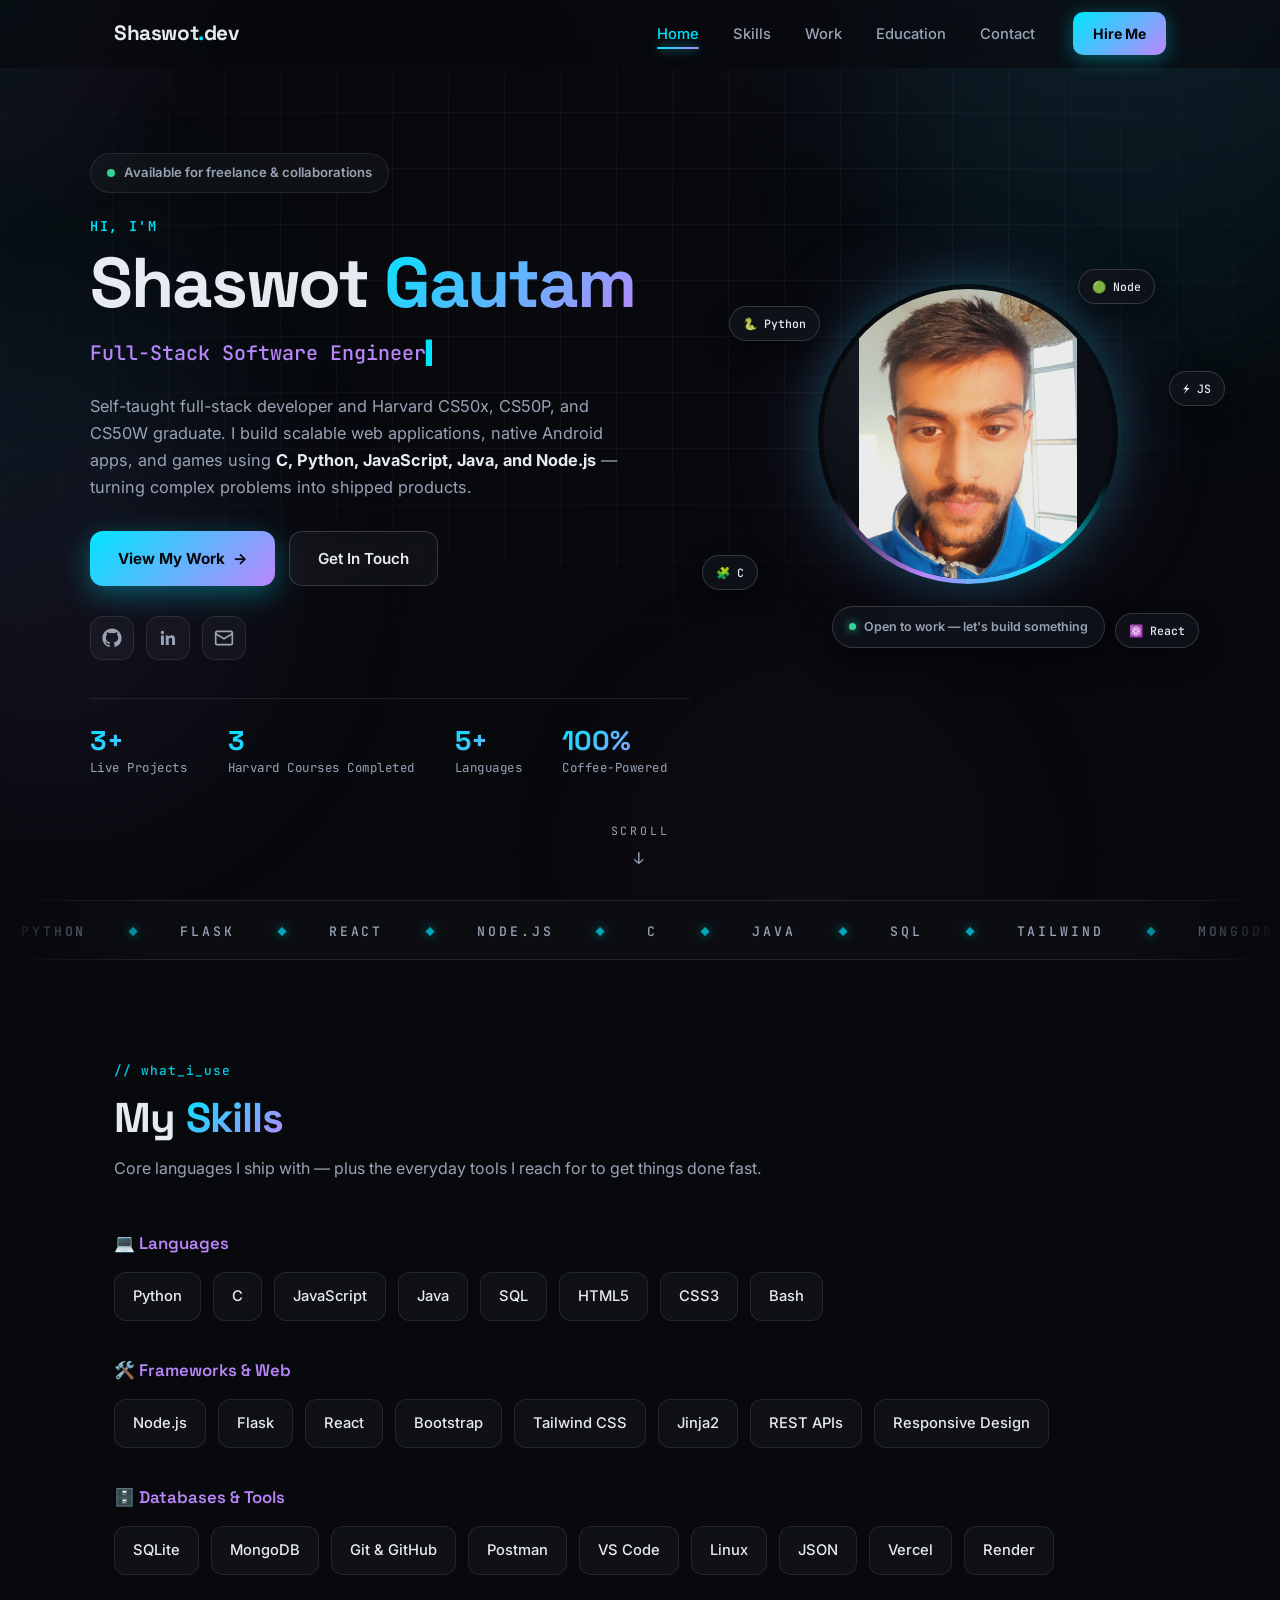
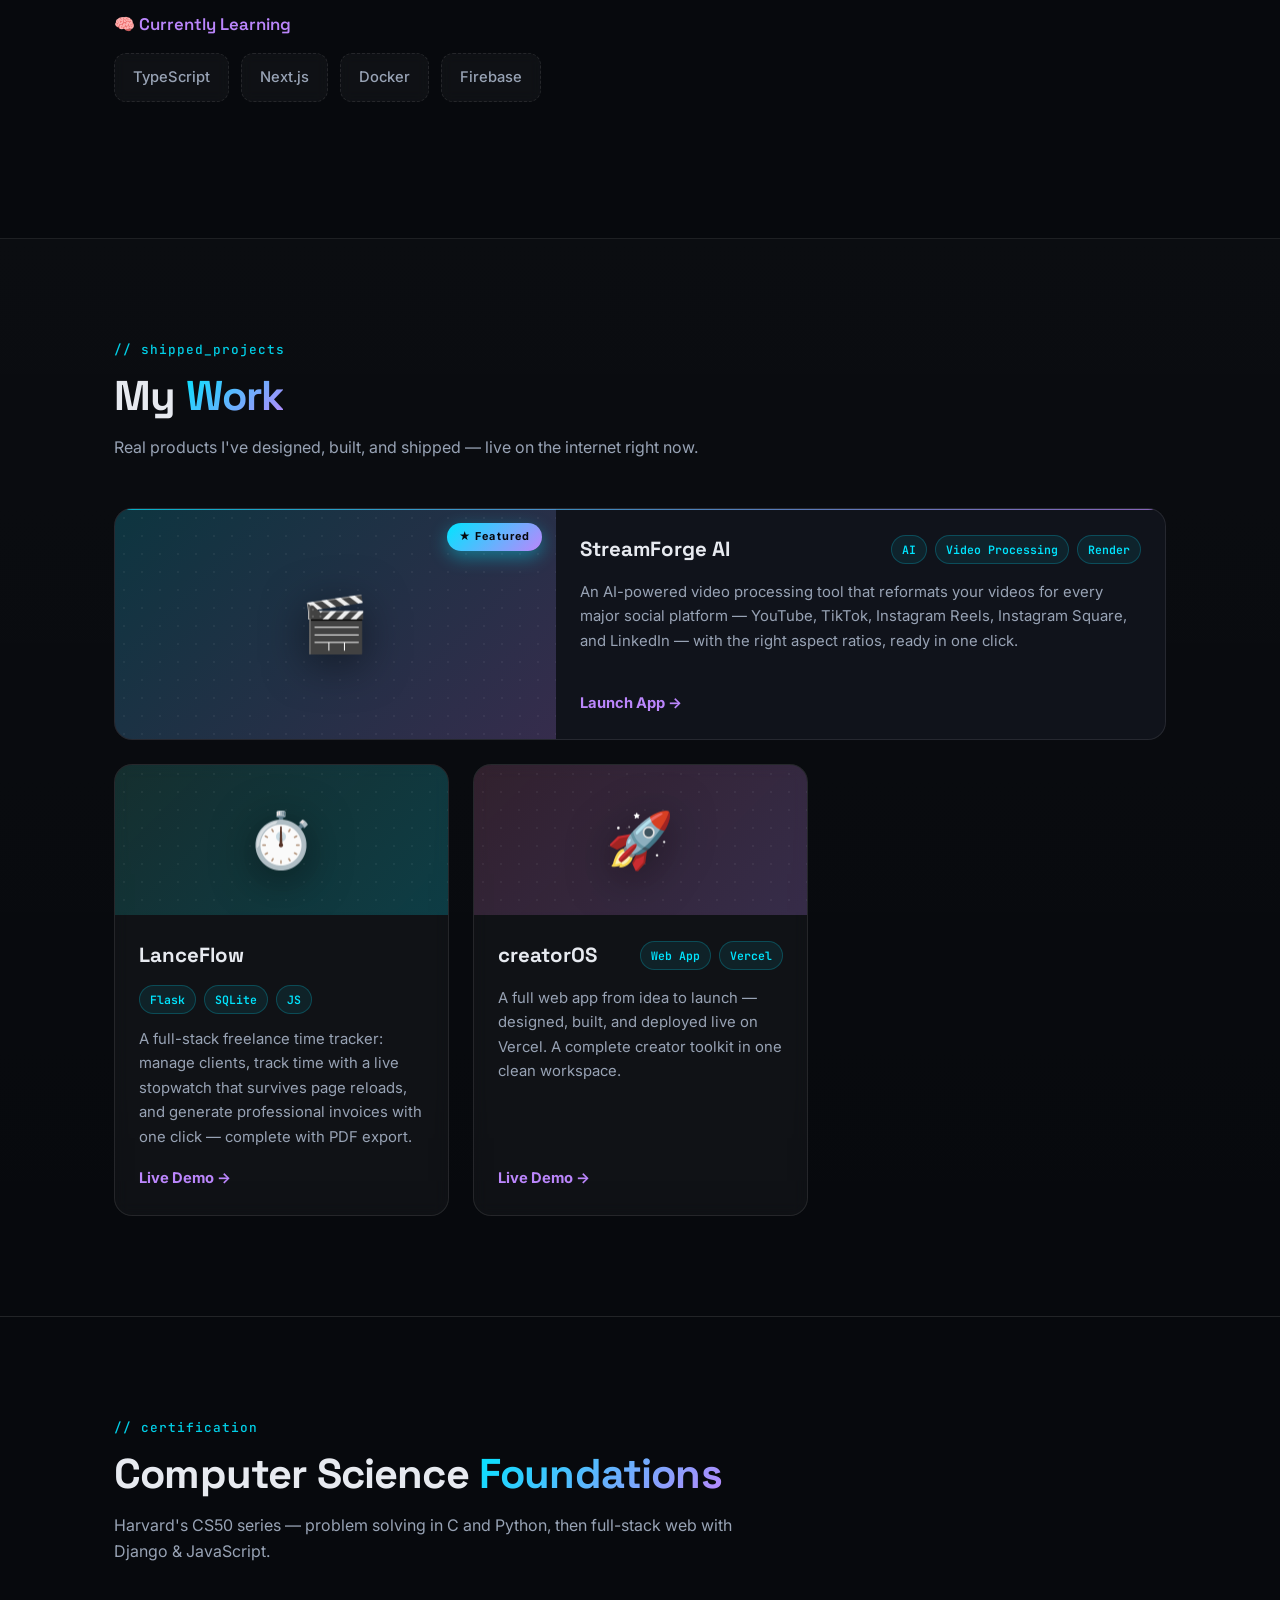
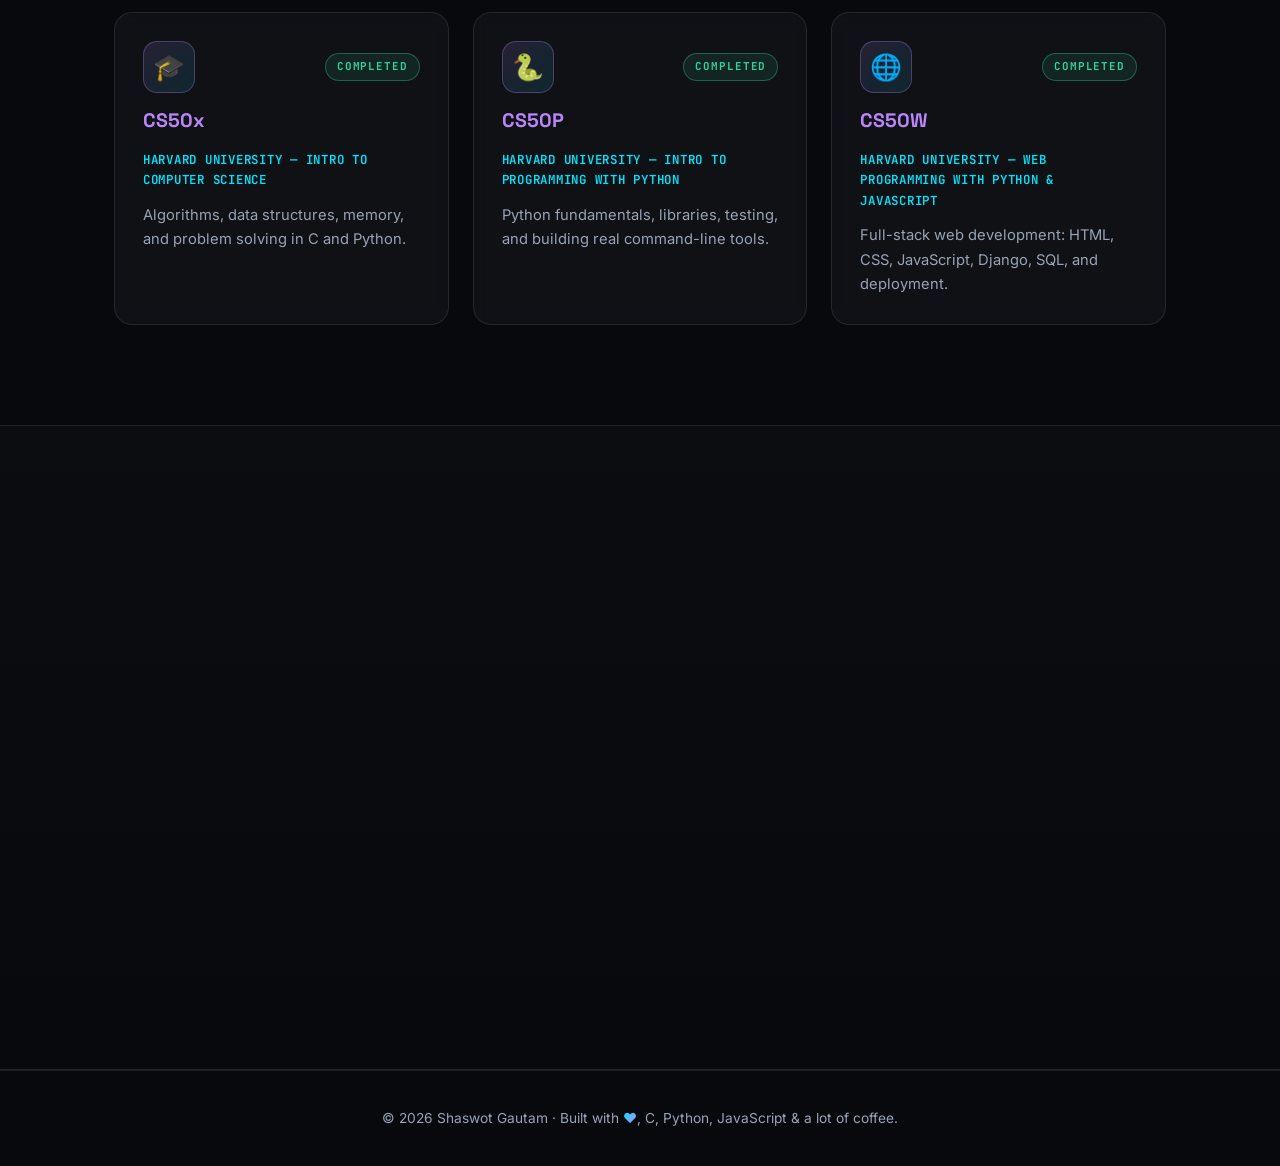
==== commit 73a724b4: "Rename hero stat label to "Harvard Courses Completed" Clarifies the stat wording for the three Harva" ====
--- a/index.html
+++ b/index.html
@@ -98,7 +98,7 @@
         </div>
         <div class="stat">
           <span class="stat-num grad-text"><span class="count" data-count="3">0</span></span>
-          <span class="stat-label">Harvard Certs</span>
+          <span class="stat-label">Harvard Courses Completed</span>
         </div>
         <div class="stat">
           <span class="stat-num grad-text"><span class="count" data-count="5">0</span>+</span>
--- a/style.css
+++ b/style.css
@@ -300,7 +300,7 @@
 .stat-label { font-size: 0.78rem; color: var(--muted); letter-spacing: 0.04em; font-family: var(--font-mono); }
 
 /* Photo with rotating ring + orbit chips */
-.hero-photo { display: flex; justify-content: center; position: relative; }
+.hero-photo { display: flex; flex-direction: column; align-items: center; position: relative; }
 
 .photo-ring {
   position: relative; width: min(300px, 68vw); aspect-ratio: 1; border-radius: 50%;
@@ -325,7 +325,7 @@
 }
 
 .photo-card {
-  position: absolute; bottom: -14px; left: 50%; transform: translateX(-50%);
+  /* Sits fully BELOW the photo — never overlaps it or text beneath */
   display: flex; align-items: center; gap: 8px;
   background: rgba(16, 19, 27, 0.9); border: 1px solid var(--border-strong);
   backdrop-filter: blur(10px);
@@ -333,6 +333,7 @@
   font-size: 0.78rem; font-weight: 600; color: var(--muted);
   box-shadow: 0 12px 30px rgba(0, 0, 0, 0.5);
   white-space: nowrap;
+  margin-top: 22px;
 }
 .photo-card-dot {
   width: 7px; height: 7px; border-radius: 50%; background: #34D399;
@@ -600,13 +601,15 @@
 
 /* ============ RESPONSIVE ============ */
 @media (max-width: 960px) {
-  .hero-container { grid-template-columns: 1fr; gap: 64px; text-align: center; }
+  .hero-container { grid-template-columns: 1fr; gap: 56px; text-align: center; }
   .hero-text { display: flex; flex-direction: column; align-items: center; }
   .hero-intro { margin-left: auto; margin-right: auto; }
   .hero-buttons, .hero-socials { justify-content: center; }
   .hero-stats { justify-content: center; border-top-color: var(--border); }
   .hero-photo { order: -1; margin-top: 10px; }
   .orbit-chip { display: none; }
+  /* The pill is redundant with the availability badge below the photo on mobile */
+  .photo-card { display: none; }
   .work-card.featured { flex-direction: column; }
   .work-card.featured .work-cover { width: 100%; min-height: 170px; }
 }
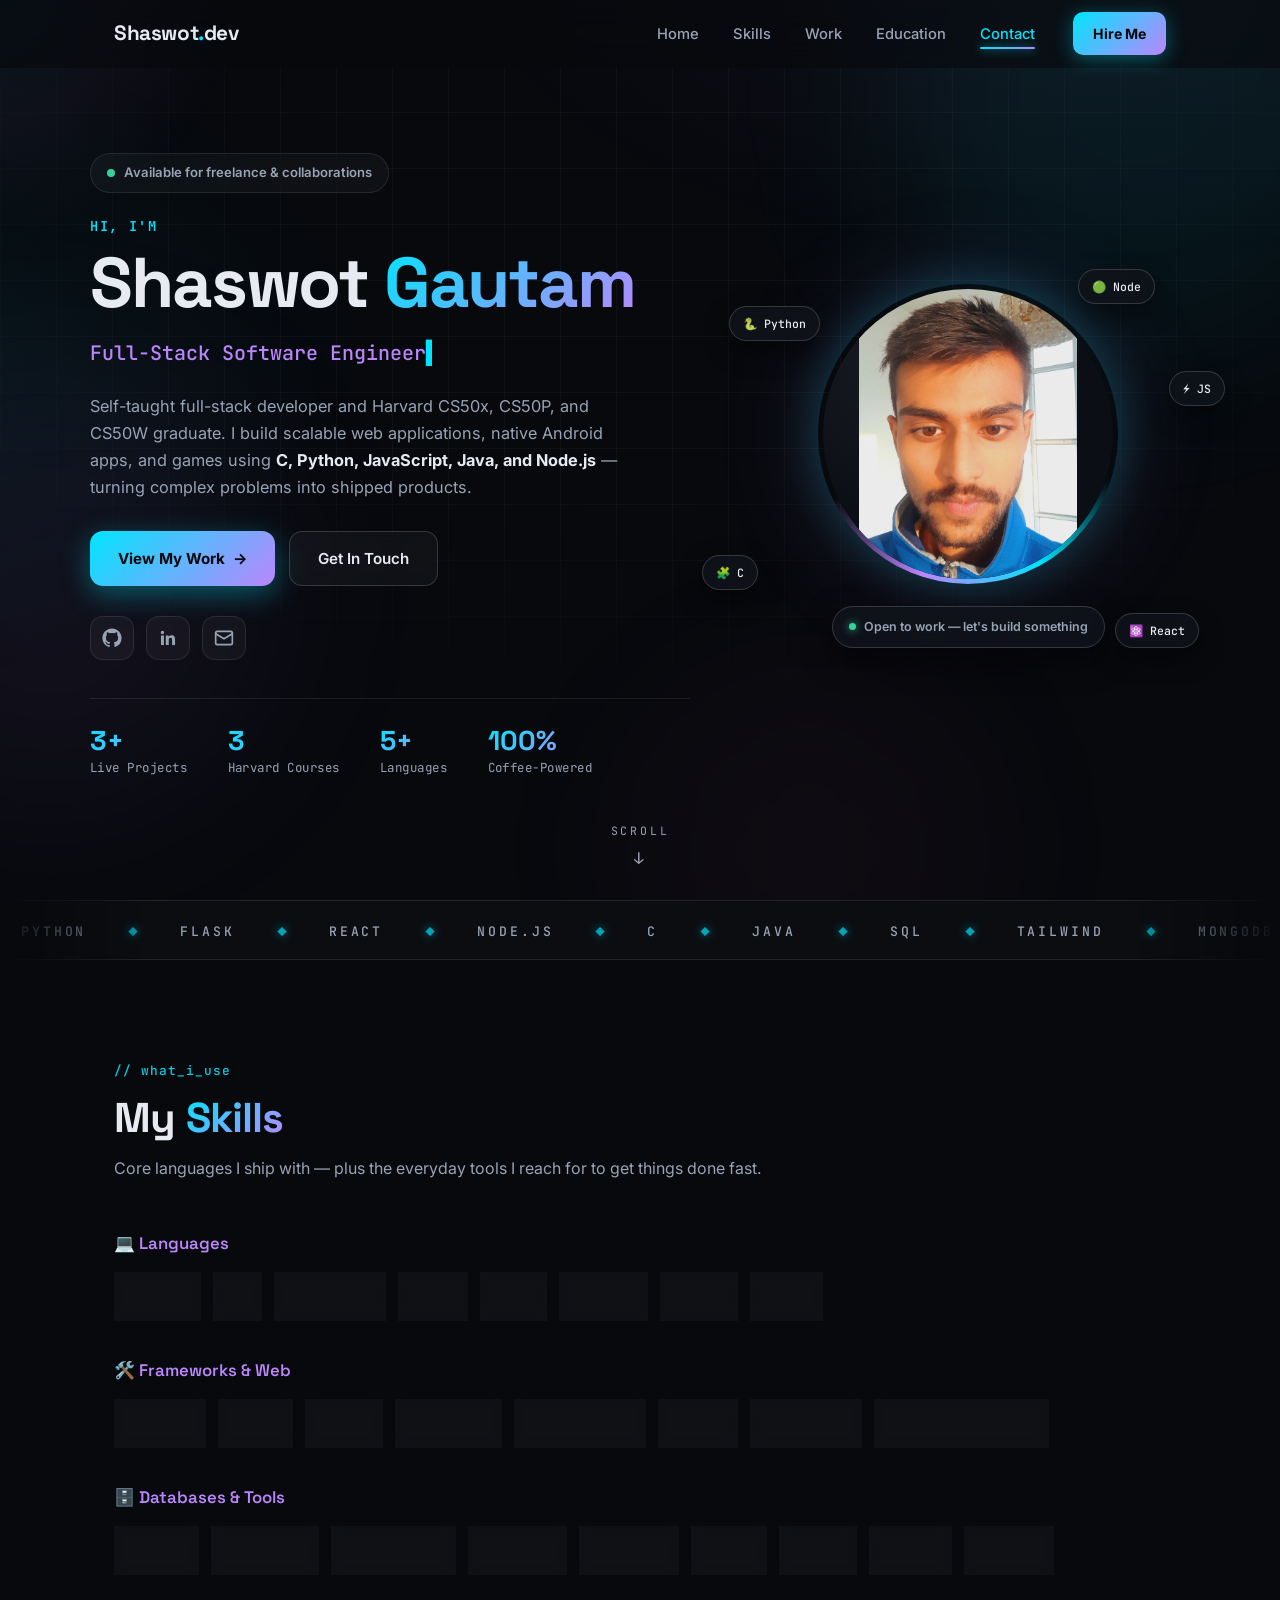
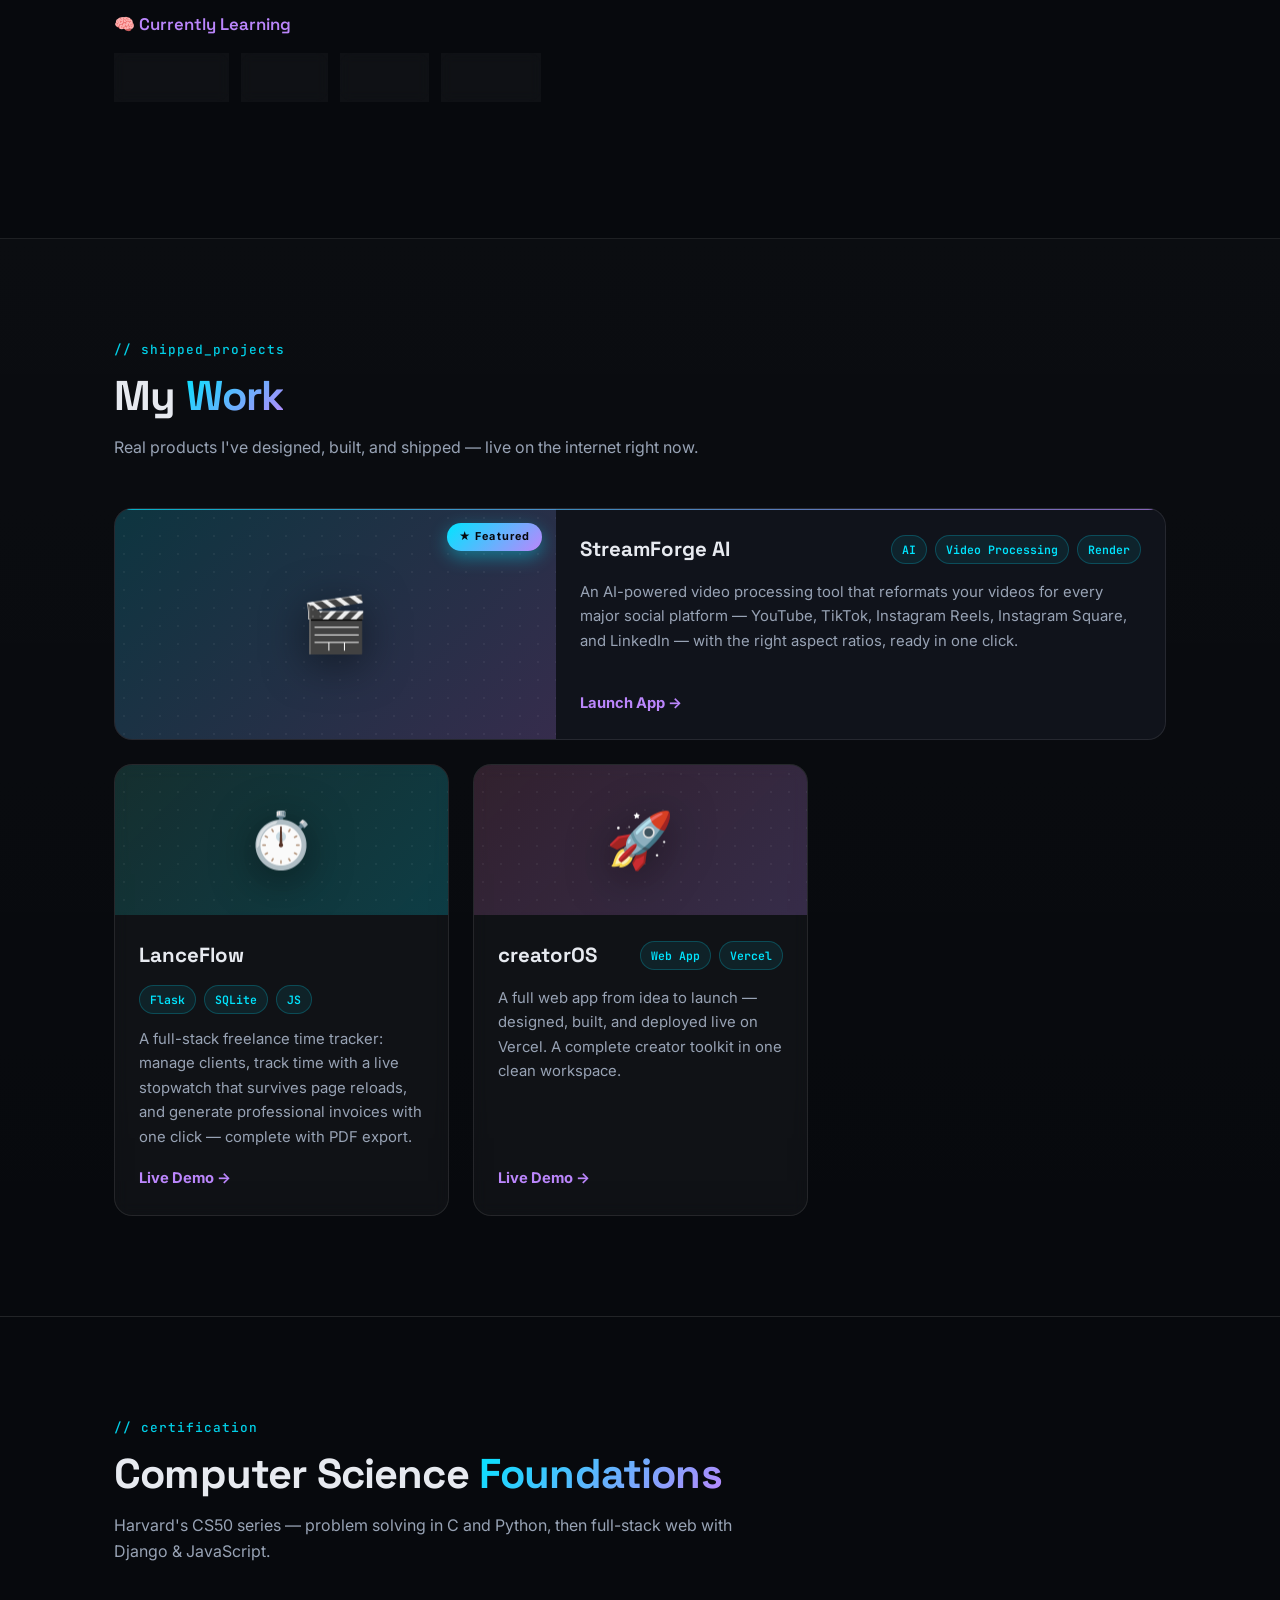
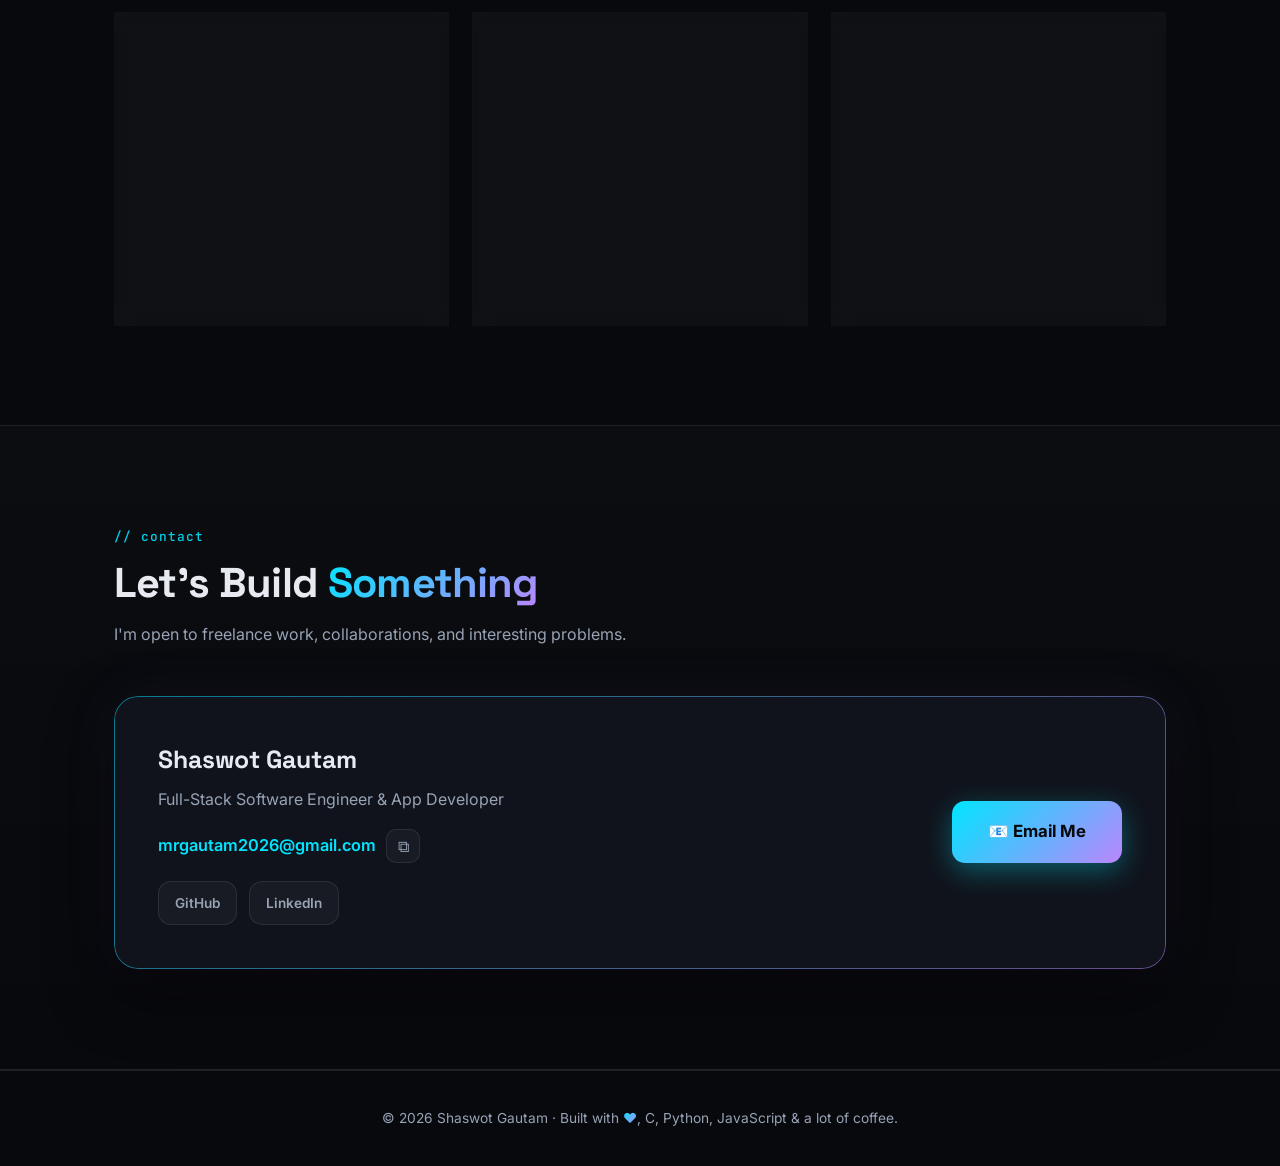
==== commit b1d0f4ae: "Simplify Harvard stat label to "Harvard Courses" Keeps the stat row concise and parallel with the ot" ====
--- a/index.html
+++ b/index.html
@@ -98,7 +98,7 @@
         </div>
         <div class="stat">
           <span class="stat-num grad-text"><span class="count" data-count="3">0</span></span>
-          <span class="stat-label">Harvard Courses Completed</span>
+          <span class="stat-label">Harvard Courses</span>
         </div>
         <div class="stat">
           <span class="stat-num grad-text"><span class="count" data-count="5">0</span>+</span>
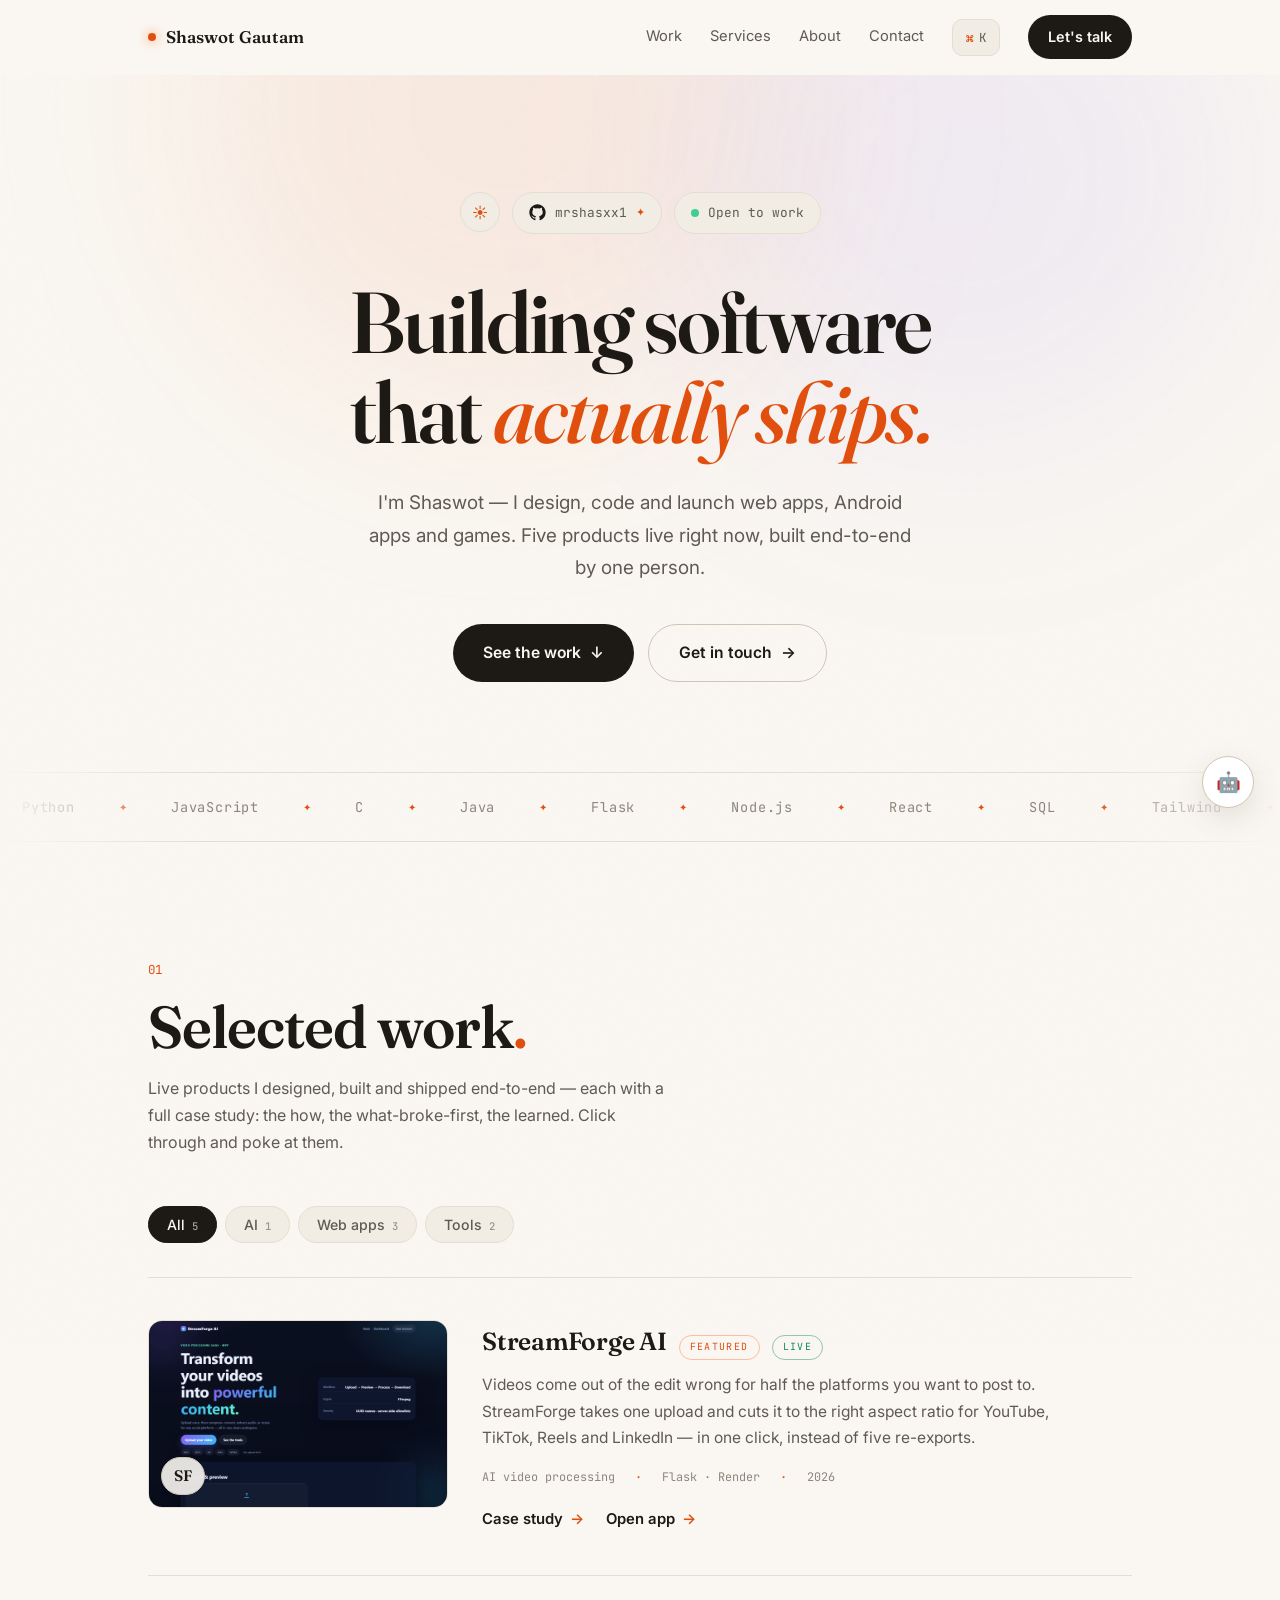
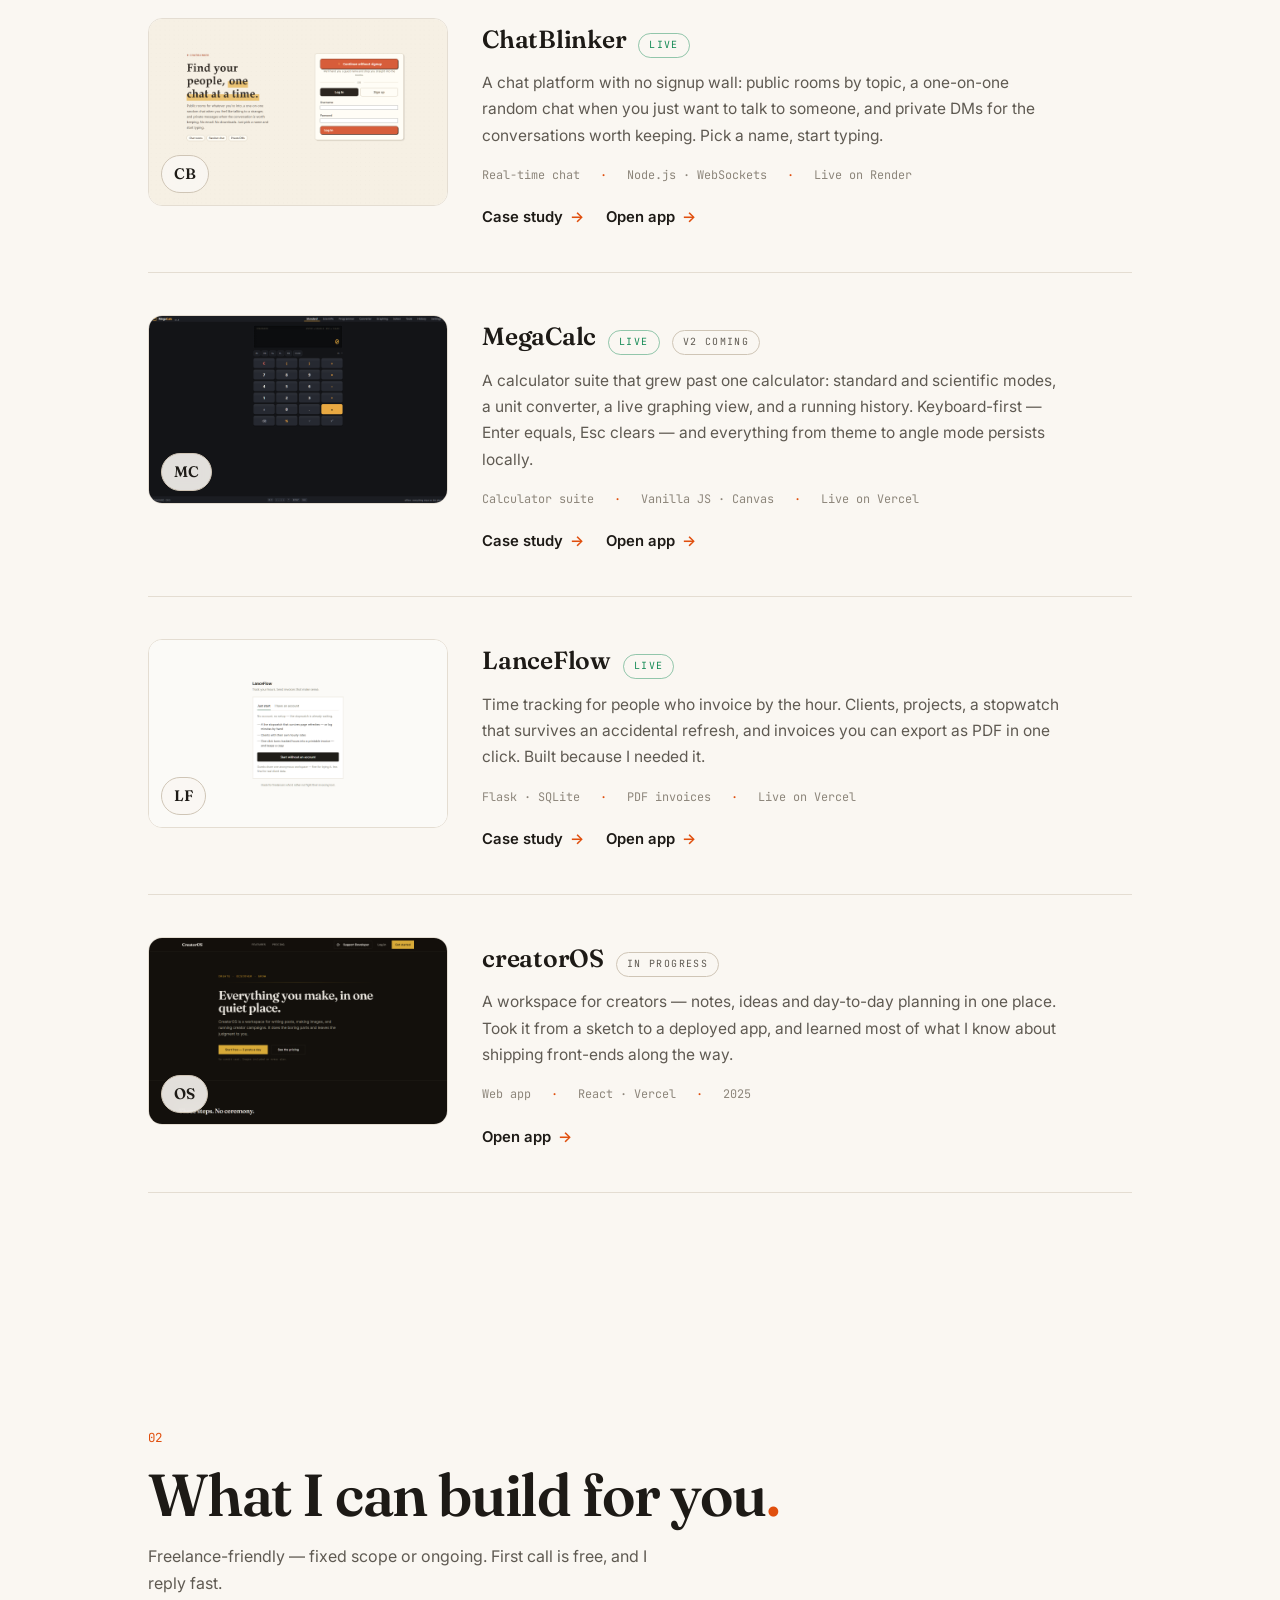
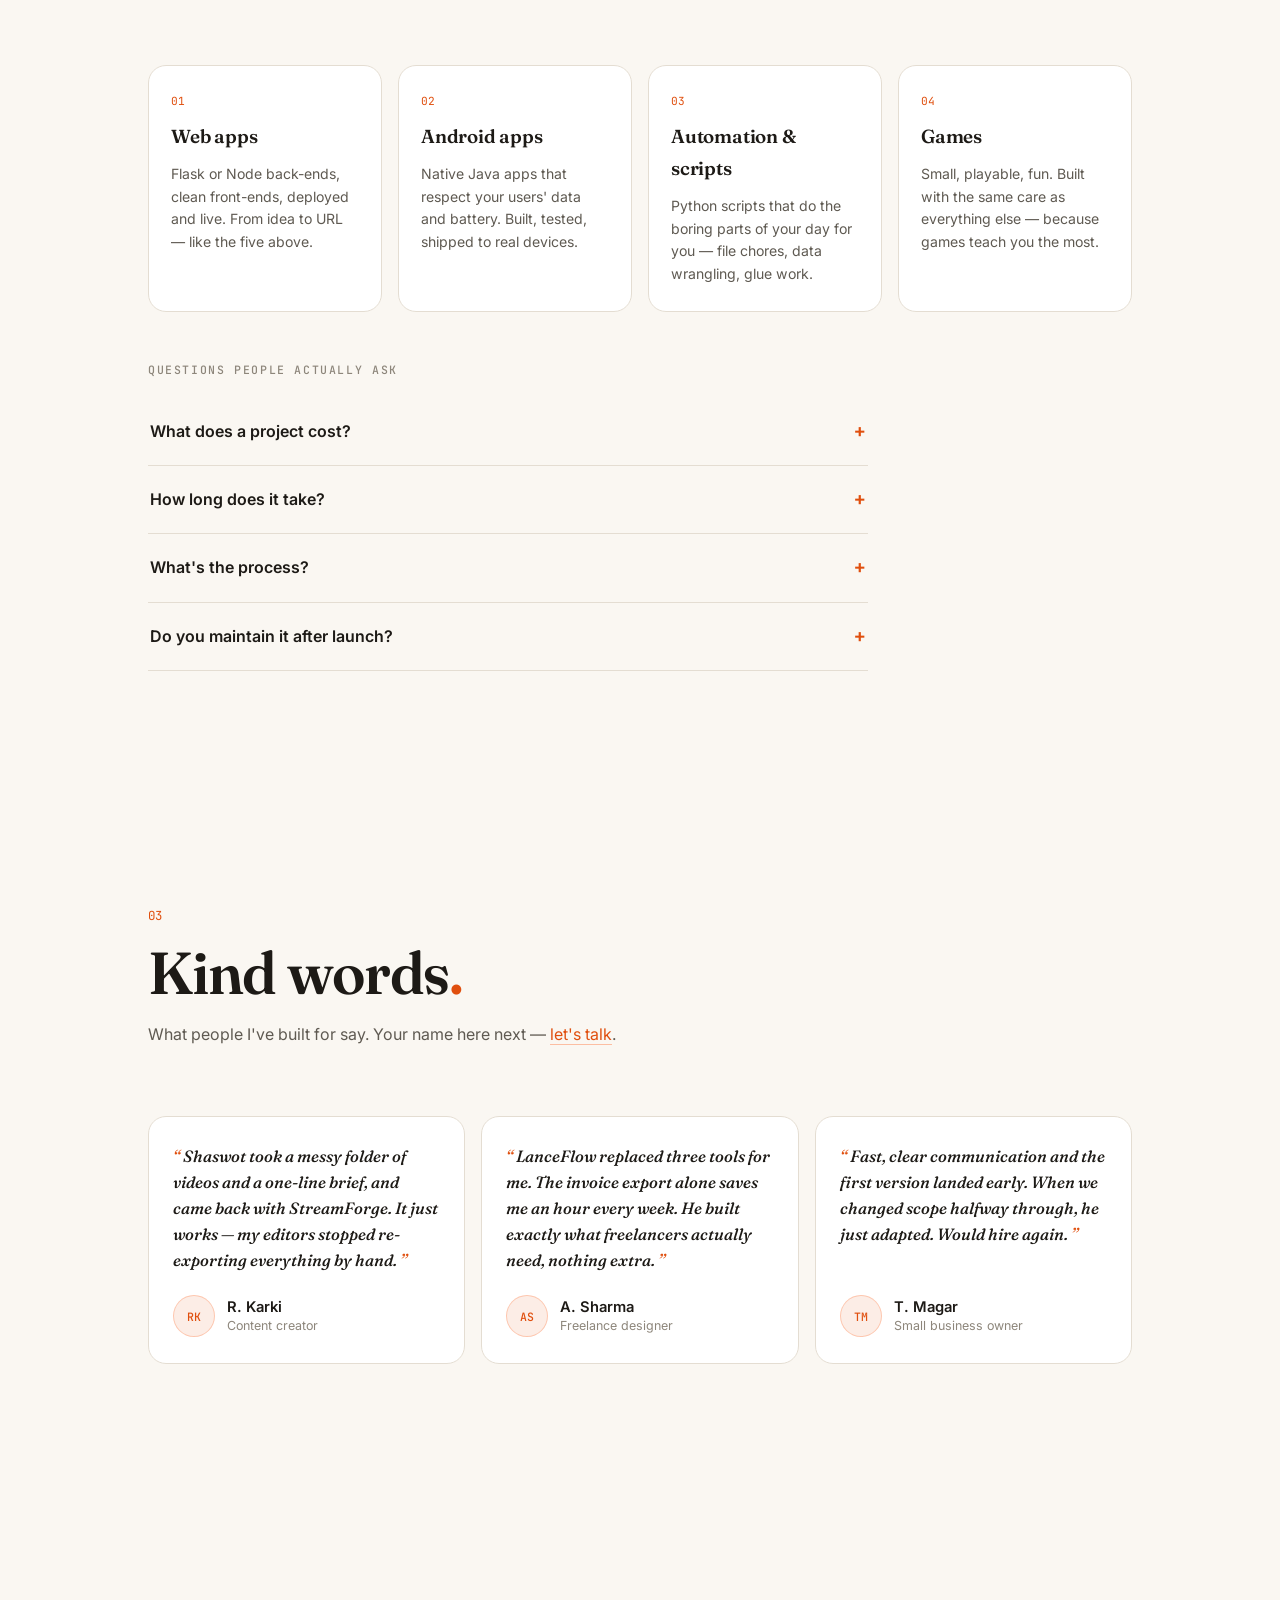
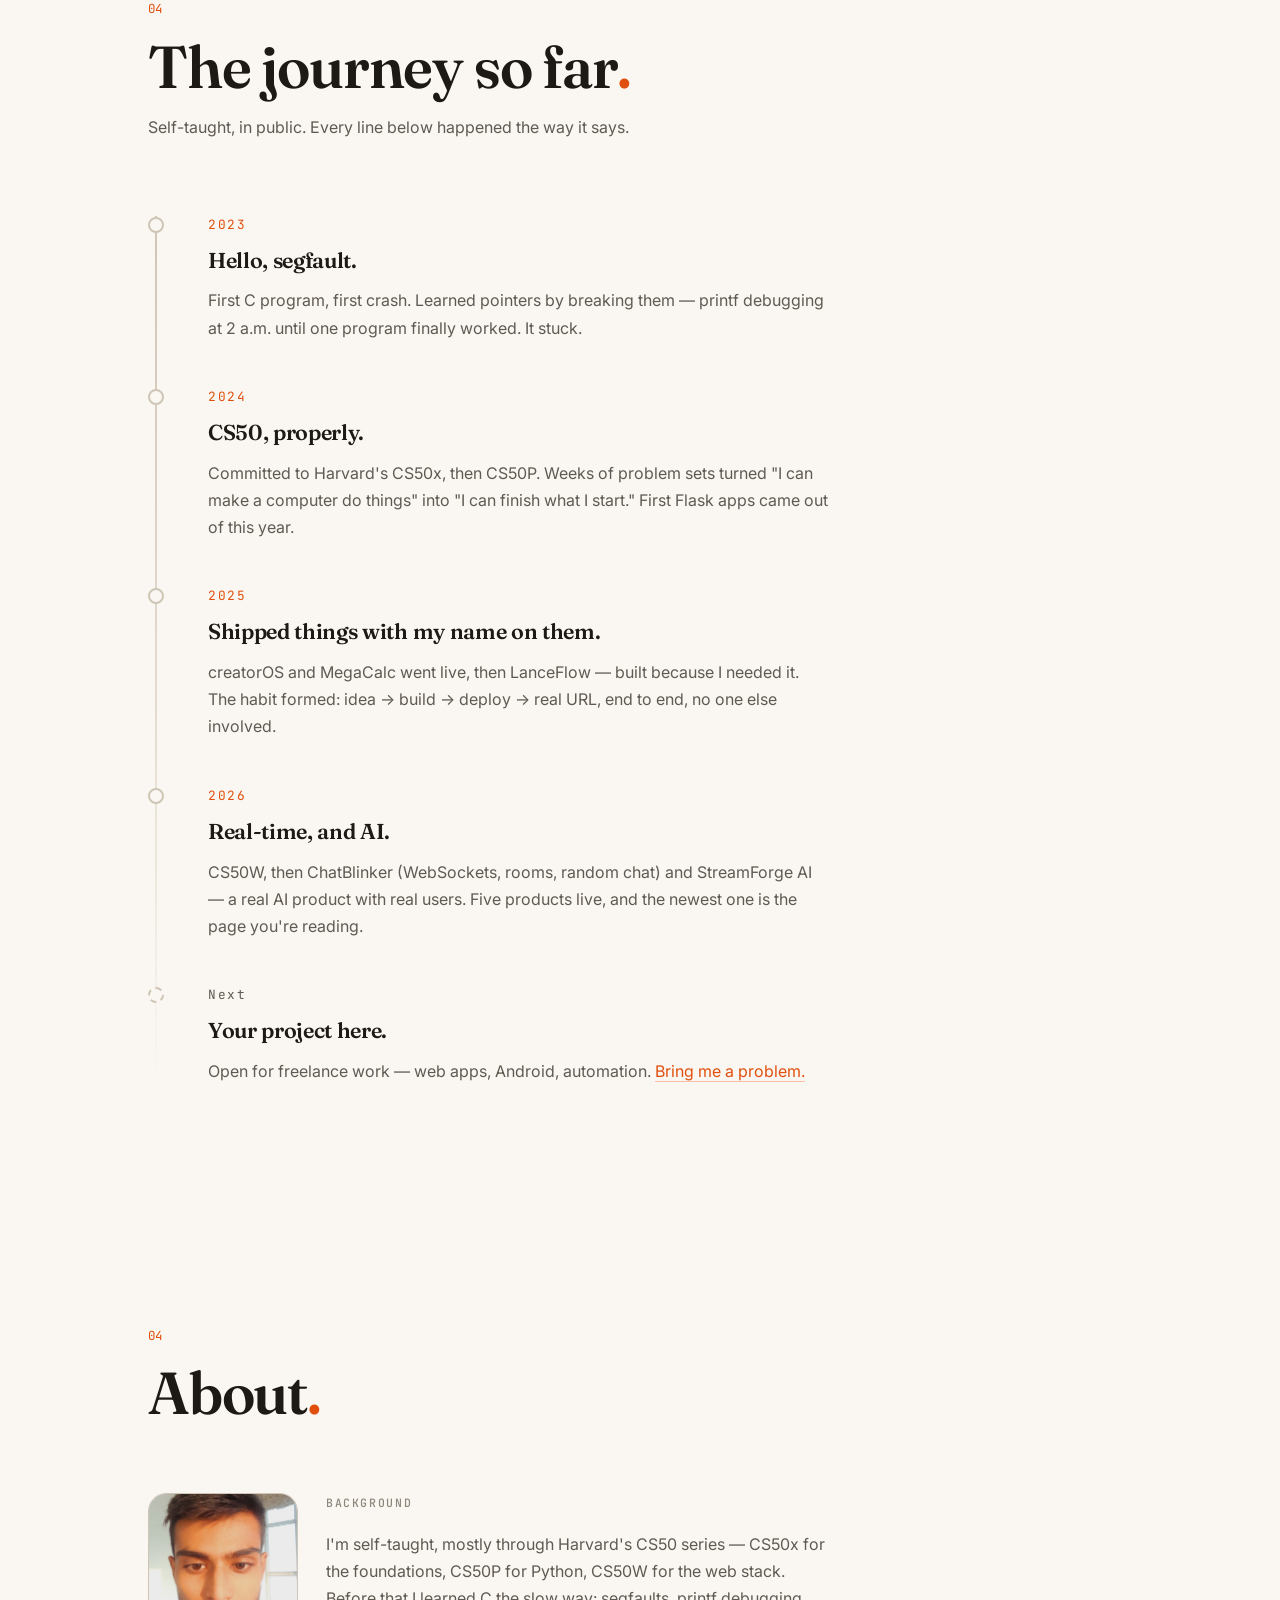
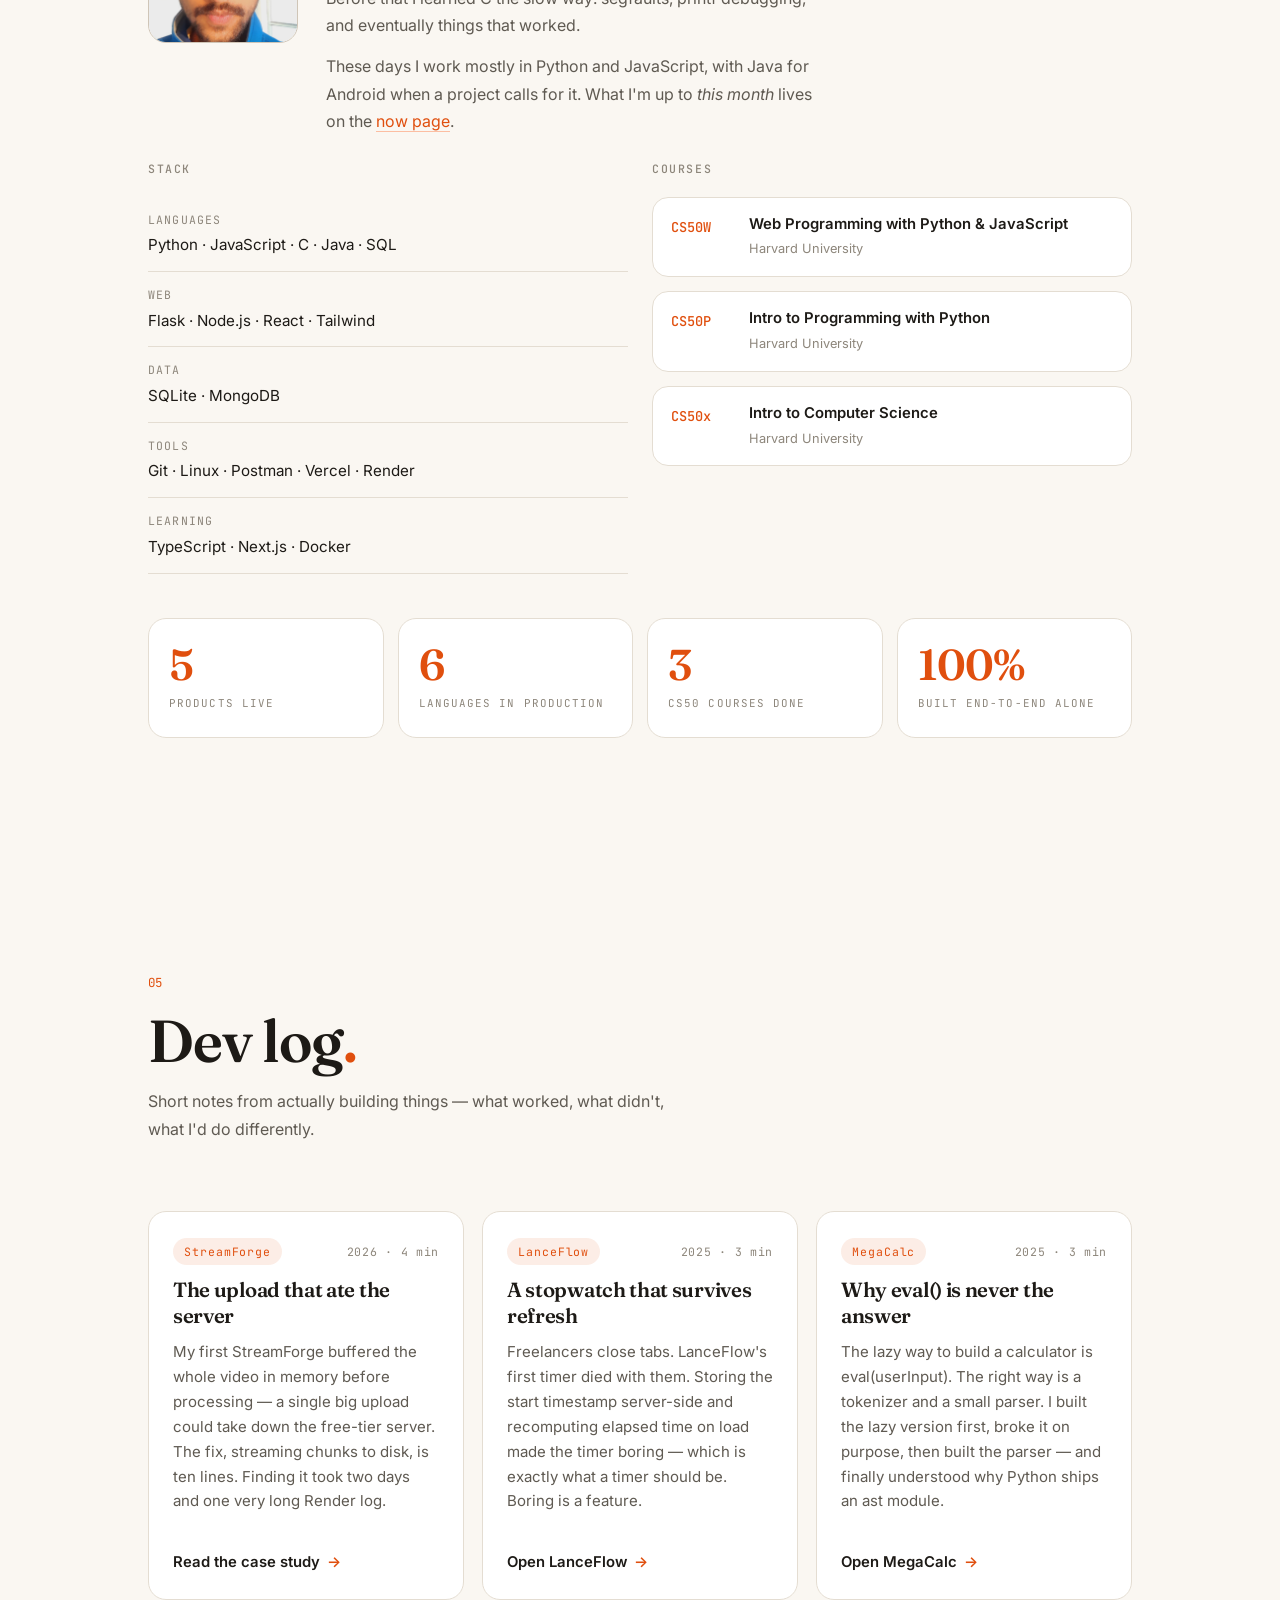
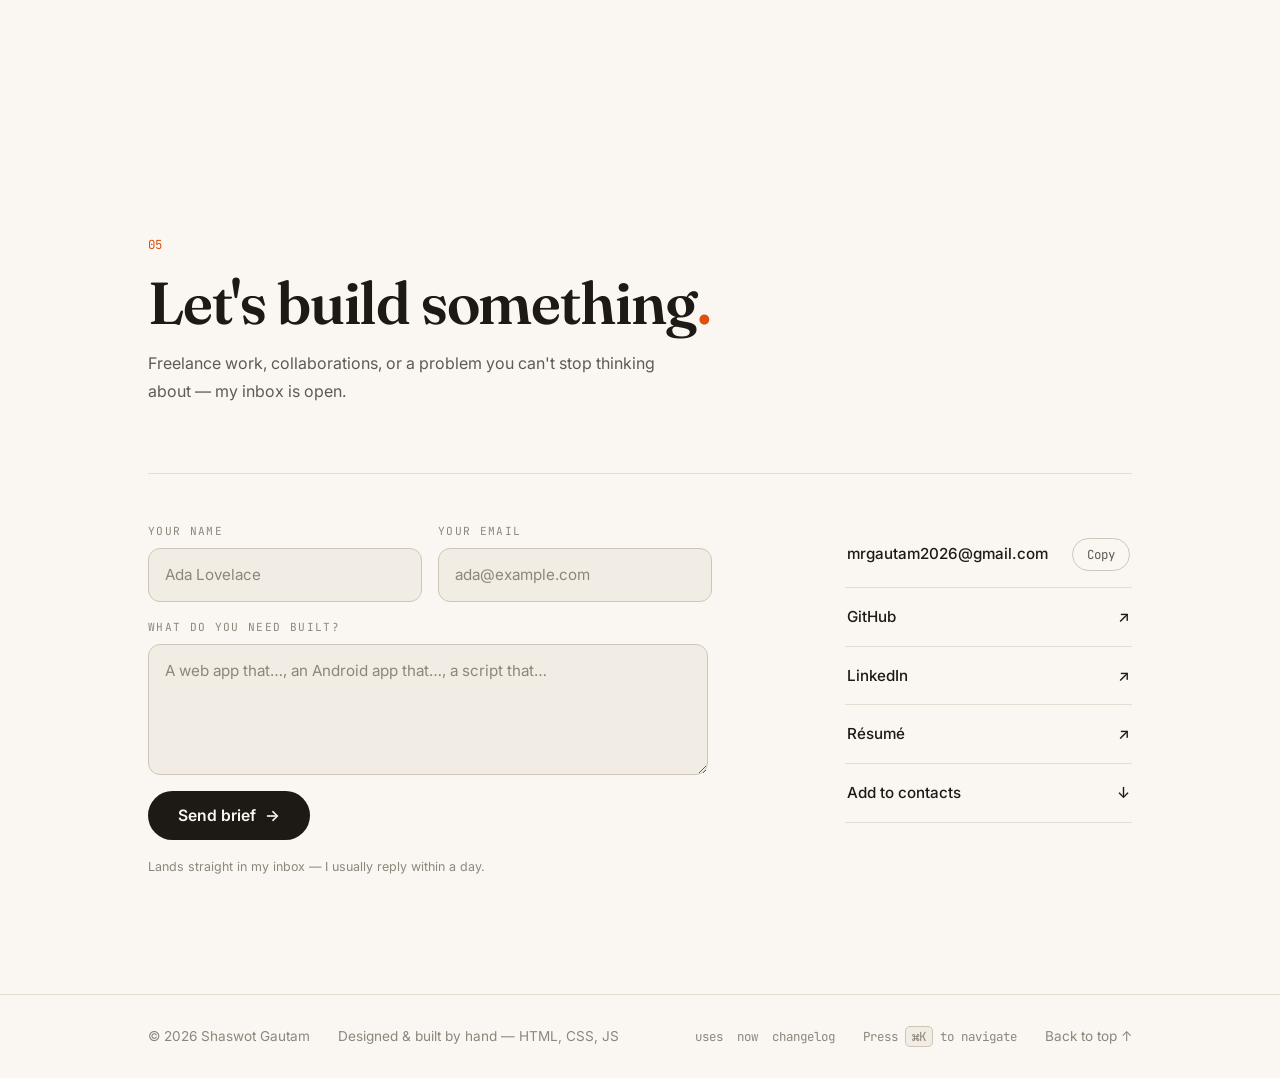
==== commit 99beffe7: "Complete portfolio rebuild: modern dark theme, case studies, AI assistant, PWA - New design system: " ====
--- a/index.html
+++ b/index.html
@@ -3,375 +3,725 @@
 <head>
 <meta charset="UTF-8" />
 <meta name="viewport" content="width=device-width, initial-scale=1.0" />
-<title>Shaswot Gautam — Full-Stack Software Engineer</title>
-<meta name="description" content="Shaswot Gautam — Full-Stack Software Engineer & App Developer. Harvard CS50x, CS50P & CS50W graduate. I build web apps, Android apps, and games with C, Python, JavaScript, Java & Node.js." />
-
-<!-- Fonts: Space Grotesk (display) · Inter (body) · JetBrains Mono (labels) -->
+<title>Shaswot Gautam — Software Developer</title>
+<meta name="description" content="Shaswot Gautam — software developer building web apps, Android apps and games with Python, JavaScript, C and Java. Harvard CS50x, CS50P and CS50W." />
+<meta name="author" content="Shaswot Gautam" />
+<meta property="og:title" content="Shaswot Gautam — Software Developer" />
+<meta property="og:description" content="Web apps, Android apps and games. Python, JavaScript, C, Java." />
+<meta property="og:image" content="https://shaswotgautam.dev/og-image.png" />
+<meta property="og:url" content="https://shaswotgautam.dev/" />
+<meta property="og:type" content="website" />
+<meta name="twitter:card" content="summary_large_image" />
+<meta name="twitter:title" content="Shaswot Gautam — Software Developer" />
+<meta name="twitter:description" content="Web apps, Android apps and games. Python, JavaScript, C, Java." />
+<meta name="twitter:image" content="https://shaswotgautam.dev/og-image.png" />
+<link rel="canonical" href="https://shaswotgautam.dev/" />
+<link rel="sitemap" href="/sitemap.xml" />
+<meta name="theme-color" content="#0c0c0e" />
+<link rel="icon" type="image/svg+xml" href="data:image/svg+xml,%3Csvg xmlns='http://www.w3.org/2000/svg' viewBox='0 0 100 100'%3E%3Crect width='100' height='100' rx='24' fill='%230c0c0e'/%3E%3Ctext x='50' y='68' font-size='52' text-anchor='middle' fill='%23ff6a2b' font-family='Georgia'%3ES%3C/text%3E%3C/svg%3E" />
+
 <link rel="preconnect" href="https://fonts.googleapis.com" />
 <link rel="preconnect" href="https://fonts.gstatic.com" crossorigin />
-<link href="https://fonts.googleapis.com/css2?family=Space+Grotesk:wght@500;600;700&family=Inter:wght@400;500;600;700;800&family=JetBrains+Mono:wght@400;500;600&display=swap" rel="stylesheet" />
-
-<link rel="stylesheet" href="style.css" />
+<link href="https://fonts.googleapis.com/css2?family=Fraunces:ital,opsz,wght@0,9..144,500;0,9..144,600;1,9..144,500&family=Inter:wght@400;500;600;700&family=JetBrains+Mono:wght@400;500&display=swap" rel="stylesheet" />
+
+<link rel="manifest" href="manifest.json" />
+<link rel="apple-touch-icon" href="icon-192.png" />
+<link rel="stylesheet" href="style.css?v=6" />
+
+<script>
+  // set theme before first paint — no flash for light-mode visitors
+  (function () {
+    try {
+      var t = localStorage.getItem('portfolio_theme');
+      if (!t) t = window.matchMedia('(prefers-color-scheme: light)').matches ? 'light' : 'dark';
+      document.documentElement.setAttribute('data-theme', t);
+    } catch (e) { /* private mode — stay dark */ }
+  })();
+
+  // Vercel Web Analytics — production only, privacy-friendly, no cookies
+  if (/vercel\.app$|shaswotgautam\.dev$/.test(location.hostname)) {
+    var va = document.createElement('script');
+    va.defer = true;
+    va.src = '/_vercel/insights/script.js';
+    document.head.appendChild(va);
+  }
+</script>
+
+<script type="application/ld+json">
+{
+  "@context": "https://schema.org",
+  "@type": "Person",
+  "name": "Shaswot Gautam",
+  "jobTitle": "Software Developer",
+  "url": "https://shaswotgautam.dev/",
+  "email": "mailto:mrgautam2026@gmail.com",
+  "image": "https://shaswotgautam.dev/photo.jpg",
+  "sameAs": [
+    "https://github.com/mrshasxx1",
+    "https://www.linkedin.com/in/mr-shashwat-84a60b40b/"
+  ],
+  "alumniOf": { "@type": "CollegeOrUniversity", "name": "Harvard University — CS50" },
+  "knowsAbout": ["Python", "JavaScript", "C", "Java", "Flask", "Node.js", "React", "SQL"]
+}
+</script>
 </head>
 <body>
 
-<!-- Ambient background layers (aurora orbs + grid) -->
-<div class="bg-scene" aria-hidden="true">
-  <div class="orb orb-1"></div>
-  <div class="orb orb-2"></div>
-  <div class="orb orb-3"></div>
-  <div class="grid-overlay"></div>
+<a class="skip-link" href="#work">Skip to work</a>
+
+<!-- reading progress -->
+<div class="scroll-progress" id="scrollProgress" aria-hidden="true"></div>
+
+<!-- ================= NAV ================= -->
+<header class="nav" id="top">
+  <div class="nav-inner">
+    <a href="#top" class="brand"><span class="brand-dot"></span>Shaswot Gautam</a>
+
+    <nav class="nav-links" id="navMenu" aria-label="Main">
+      <a href="#work">Work</a>
+      <a href="#services">Services</a>
+      <a href="#about">About</a>
+      <a href="#contact">Contact</a>
+    </nav>
+
+    <button class="cmdk-trigger" id="cmdkOpen" type="button" aria-haspopup="dialog" aria-label="Open command menu">
+      <span class="cmdk-kbd-icon">⌘</span>K
+    </button>
+
+    <a href="#contact" class="nav-cta">Let's talk</a>
+
+    <button class="nav-burger" id="hamburger" aria-label="Menu" aria-controls="navMenu" aria-expanded="false">
+      <span></span><span></span>
+    </button>
+  </div>
+</header>
+
+<div class="mobile-menu" id="mobileMenu">
+  <a href="#work">Work</a>
+  <a href="#services">Services</a>
+  <a href="#about">About</a>
+  <a href="#contact">Contact</a>
+  <a href="#contact" class="mobile-menu-mail">Let's talk →</a>
 </div>
 
-<!-- Cursor glow (desktop only) -->
-<div class="cursor-glow" id="cursorGlow" aria-hidden="true"></div>
-
-<!-- Neon scroll progress bar (top edge) -->
-<div class="scroll-progress" id="scrollProgress"></div>
-
-<!-- ================= NAV ================= -->
-<nav class="navbar" id="navbar">
-  <div class="nav-container">
-    <a href="#home" class="logo">Shaswot<span>.</span>dev</a>
-
-    <ul class="nav-menu" id="navMenu">
-      <li><a href="#home" class="nav-link active">Home</a></li>
-      <li><a href="#skills" class="nav-link">Skills</a></li>
-      <li><a href="#work" class="nav-link">Work</a></li>
-      <li><a href="#education" class="nav-link">Education</a></li>
-      <li><a href="#contact" class="nav-link">Contact</a></li>
-    </ul>
-
-    <a href="#contact" class="nav-cta">Hire Me</a>
-
-    <button class="hamburger" id="hamburger" aria-label="Toggle navigation" aria-controls="navMenu" aria-expanded="false">
-      <span></span><span></span><span></span>
+<main>
+
+<!-- ================= HERO ================= -->
+<section class="hero" id="home">
+  <div class="glow glow-1" aria-hidden="true"></div>
+  <div class="glow glow-2" aria-hidden="true"></div>
+
+  <div class="wrap hero-wrap">
+    <div class="hero-top reveal">
+      <button class="theme-toggle" id="themeToggle" type="button" aria-label="Switch to light theme" title="Switch theme (T)">
+        <span class="theme-ico theme-ico-sun" aria-hidden="true">☀</span>
+        <span class="theme-ico theme-ico-moon" aria-hidden="true">☾</span>
+      </button>
+      <a href="https://github.com/mrshasxx1" target="_blank" rel="noopener" class="gh-chip">
+        <svg width="17" height="17" viewBox="0 0 24 24" fill="currentColor" aria-hidden="true"><path d="M12 .5C5.65.5.5 5.65.5 12c0 5.08 3.29 9.39 7.86 10.91.58.11.79-.25.79-.55v-2.15c-3.2.7-3.87-1.36-3.87-1.36-.53-1.33-1.28-1.69-1.28-1.69-1.04-.72.08-.7.08-.7 1.15.08 1.76 1.19 1.76 1.19 1.03 1.75 2.69 1.25 3.35.95.1-.74.4-1.25.72-1.54-2.55-.29-5.24-1.28-5.24-5.68 0-1.26.45-2.28 1.19-3.09-.12-.29-.52-1.46.11-3.05 0 0 .97-.31 3.17 1.18a11 11 0 0 1 5.78 0c2.2-1.49 3.17-1.18 3.17-1.18.63 1.59.23 2.76.11 3.05.74.81 1.19 1.83 1.19 3.09 0 4.41-2.69 5.38-5.25 5.67.41.35.77 1.04.77 2.1v3.11c0 .3.21.66.8.55A11.5 11.5 0 0 0 23.5 12C23.5 5.65 18.35.5 12 .5z"/></svg>
+        <span>mrshasxx1</span>
+        <span class="gh-stars" aria-hidden="true">✦</span>
+      </a>
+
+      <span class="avail-chip reveal" role="status">
+        <span class="avail-dot" aria-hidden="true"></span>Open to work
+      </span>
+    </div>
+
+    <h1 class="hero-title reveal" id="heroTitle">
+      Building software<br />
+      that <em>actually ships.</em>
+    </h1>
+
+    <p class="hero-sub reveal">
+      I'm Shaswot — I design, code and launch web apps, Android apps and games.
+      Five products live right now, built end-to-end by one person.
+    </p>
+
+    <div class="hero-actions reveal">
+      <a href="#work" class="btn btn-solid" data-magnetic>See the work <span class="arrow" aria-hidden="true">↓</span></a>
+      <a href="#contact" class="btn btn-ghost" data-magnetic>Get in touch <span class="arrow right" aria-hidden="true">→</span></a>
+    </div>
+  </div>
+
+  <div class="hero-marquee reveal" aria-hidden="true">
+    <div class="marquee-track">
+      <span>Python</span><i>✦</i><span>JavaScript</span><i>✦</i><span>C</span><i>✦</i><span>Java</span><i>✦</i><span>Flask</span><i>✦</i><span>Node.js</span><i>✦</i><span>React</span><i>✦</i><span>SQL</span><i>✦</i><span>Tailwind</span><i>✦</i><span>SQLite</span><i>✦</i><span>MongoDB</span><i>✦</i><span>Linux</span><i>✦</i>
+      <span>Python</span><i>✦</i><span>JavaScript</span><i>✦</i><span>C</span><i>✦</i><span>Java</span><i>✦</i><span>Flask</span><i>✦</i><span>Node.js</span><i>✦</i><span>React</span><i>✦</i><span>SQL</span><i>✦</i><span>Tailwind</span><i>✦</i><span>SQLite</span><i>✦</i><span>MongoDB</span><i>✦</i><span>Linux</span><i>✦</i>
+    </div>
+  </div>
+</section>
+
+<!-- ================= WORK ================= -->
+<section class="section" id="work">
+  <div class="wrap">
+    <div class="section-head">
+      <span class="index">01</span>
+      <h2>Selected work<span class="dot">.</span></h2>
+      <p class="section-sub">Live products I designed, built and shipped end-to-end — each with a full case study: the how, the what-broke-first, the learned. Click through and poke at them.</p>
+    </div>
+
+    <div class="work-filters reveal" id="workFilters" role="tablist" aria-label="Filter projects">
+      <button class="wf-btn active" data-filter="all" role="tab" aria-selected="true">All <span class="wf-count">5</span></button>
+      <button class="wf-btn" data-filter="ai" role="tab" aria-selected="false">AI <span class="wf-count">1</span></button>
+      <button class="wf-btn" data-filter="web" role="tab" aria-selected="false">Web apps <span class="wf-count">3</span></button>
+      <button class="wf-btn" data-filter="tools" role="tab" aria-selected="false">Tools <span class="wf-count">2</span></button>
+    </div>
+
+    <div class="work-list" id="workList">
+
+      <article class="work-item reveal" data-tags="ai web">
+        <a class="work-shot" href="https://streamforge-ai.onrender.com/" target="_blank" rel="noopener" aria-label="Open StreamForge AI">
+          <img src="shots/streamforge.png" alt="StreamForge AI — video reformatting dashboard" loading="lazy" width="1440" height="900" style="aspect-ratio:16/10;height:auto" />
+          <span class="work-shot-label">SF</span>
+          <span class="work-expand" aria-hidden="true">⤢</span>
+        </a>
+        <div class="work-info">
+          <div class="work-title-row">
+            <h3>StreamForge AI</h3>
+            <span class="work-flag">Featured</span>
+            <span class="work-flag live">Live</span>
+          </div>
+          <p class="work-desc">
+            Videos come out of the edit wrong for half the platforms you want to post to.
+            StreamForge takes one upload and cuts it to the right aspect ratio for YouTube,
+            TikTok, Reels and LinkedIn — in one click, instead of five re-exports.
+          </p>
+          <ul class="work-meta">
+            <li>AI video processing</li>
+            <li>Flask · Render</li>
+            <li>2026</li>
+          </ul>
+          <div class="work-links">
+            <a class="work-link" href="case-study-streamforge.html" data-magnetic>Case study<span class="arrow" aria-hidden="true">→</span></a>
+            <a class="work-link" href="https://streamforge-ai.onrender.com/" target="_blank" rel="noopener" data-magnetic>Open app<span class="arrow" aria-hidden="true">→</span></a>
+          </div>
+        </div>
+      </article>
+
+      <article class="work-item reveal" data-tags="web">
+        <a class="work-shot" href="https://chatblinker.onrender.com/" target="_blank" rel="noopener" aria-label="Open ChatBlinker">
+          <img src="shots/chatblinker.png" alt="ChatBlinker — chat rooms landing page" loading="lazy" width="1440" height="900" style="aspect-ratio:16/10;height:auto" />
+          <span class="work-shot-label">CB</span>
+          <span class="work-expand" aria-hidden="true">⤢</span>
+        </a>
+        <div class="work-info">
+          <div class="work-title-row">
+            <h3>ChatBlinker</h3>
+            <span class="work-flag live">Live</span>
+          </div>
+          <p class="work-desc">
+            A chat platform with no signup wall: public rooms by topic, a one-on-one random
+            chat when you just want to talk to someone, and private DMs for the conversations
+            worth keeping. Pick a name, start typing.
+          </p>
+          <ul class="work-meta">
+            <li>Real-time chat</li>
+            <li>Node.js · WebSockets</li>
+            <li>Live on Render</li>
+          </ul>
+          <div class="work-links">
+            <a class="work-link" href="case-study-chatblinker.html" data-magnetic>Case study<span class="arrow" aria-hidden="true">→</span></a>
+            <a class="work-link" href="https://chatblinker.onrender.com/" target="_blank" rel="noopener" data-magnetic>Open app<span class="arrow" aria-hidden="true">→</span></a>
+          </div>
+        </div>
+      </article>
+
+      <article class="work-item reveal" data-tags="tools">
+        <a class="work-shot" href="https://mega-calculator-zeta.vercel.app/" target="_blank" rel="noopener" aria-label="Open MegaCalc">
+          <img src="shots/megacalc.png" alt="MegaCalc — scientific calculator interface" loading="lazy" width="1440" height="900" style="aspect-ratio:16/10;height:auto" />
+          <span class="work-shot-label">MC</span>
+          <span class="work-expand" aria-hidden="true">⤢</span>
+        </a>
+        <div class="work-info">
+          <div class="work-title-row">
+            <h3>MegaCalc</h3>
+            <span class="work-flag live">Live</span>
+            <span class="work-flag wip">v2 coming</span>
+          </div>
+          <p class="work-desc">
+            A calculator suite that grew past one calculator: standard and scientific modes,
+            a unit converter, a live graphing view, and a running history. Keyboard-first —
+            Enter equals, Esc clears — and everything from theme to angle mode persists locally.
+          </p>
+          <ul class="work-meta">
+            <li>Calculator suite</li>
+            <li>Vanilla JS · Canvas</li>
+            <li>Live on Vercel</li>
+          </ul>
+          <div class="work-links">
+            <a class="work-link" href="case-study-megacalc.html" data-magnetic>Case study<span class="arrow" aria-hidden="true">→</span></a>
+            <a class="work-link" href="https://mega-calculator-zeta.vercel.app/" target="_blank" rel="noopener" data-magnetic>Open app<span class="arrow" aria-hidden="true">→</span></a>
+          </div>
+        </div>
+      </article>
+
+      <article class="work-item reveal" data-tags="tools web">
+        <a class="work-shot" href="https://lance-flow-rho.vercel.app/" target="_blank" rel="noopener" aria-label="Open LanceFlow">
+          <img src="shots/lanceflow.png" alt="LanceFlow — time tracker onboarding" loading="lazy" width="1440" height="900" style="aspect-ratio:16/10;height:auto" />
+          <span class="work-shot-label">LF</span>
+          <span class="work-expand" aria-hidden="true">⤢</span>
+        </a>
+        <div class="work-info">
+          <div class="work-title-row">
+            <h3>LanceFlow</h3>
+            <span class="work-flag live">Live</span>
+          </div>
+          <p class="work-desc">
+            Time tracking for people who invoice by the hour. Clients, projects, a stopwatch
+            that survives an accidental refresh, and invoices you can export as PDF in one
+            click. Built because I needed it.
+          </p>
+          <ul class="work-meta">
+            <li>Flask · SQLite</li>
+            <li>PDF invoices</li>
+            <li>Live on Vercel</li>
+          </ul>
+          <div class="work-links">
+            <a class="work-link" href="case-study-lanceflow.html" data-magnetic>Case study<span class="arrow" aria-hidden="true">→</span></a>
+            <a class="work-link" href="https://lance-flow-rho.vercel.app/" target="_blank" rel="noopener" data-magnetic>Open app<span class="arrow" aria-hidden="true">→</span></a>
+          </div>
+        </div>
+      </article>
+
+      <article class="work-item reveal" data-tags="web">
+        <a class="work-shot" href="https://creatoros-ten-kappa.vercel.app" target="_blank" rel="noopener" aria-label="Open creatorOS">
+          <img src="shots/creatoros.png" alt="creatorOS — creator workspace landing" loading="lazy" width="1440" height="900" style="aspect-ratio:16/10;height:auto" />
+          <span class="work-shot-label">OS</span>
+          <span class="work-expand" aria-hidden="true">⤢</span>
+        </a>
+        <div class="work-info">
+          <div class="work-title-row">
+            <h3>creatorOS</h3>
+            <span class="work-flag wip">In progress</span>
+          </div>
+          <p class="work-desc">
+            A workspace for creators — notes, ideas and day-to-day planning in one place.
+            Took it from a sketch to a deployed app, and learned most of what I know about
+            shipping front-ends along the way.
+          </p>
+          <ul class="work-meta">
+            <li>Web app</li>
+            <li>React · Vercel</li>
+            <li>2025</li>
+          </ul>
+          <div class="work-links">
+            <a class="work-link" href="https://creatoros-ten-kappa.vercel.app" target="_blank" rel="noopener" data-magnetic>Open app<span class="arrow" aria-hidden="true">→</span></a>
+          </div>
+        </div>
+      </article>
+
+    </div>
+  </div>
+</section>
+
+<!-- ================= SERVICES ================= -->
+<section class="section" id="services">
+  <div class="wrap">
+    <div class="section-head">
+      <span class="index">02</span>
+      <h2>What I can build for you<span class="dot">.</span></h2>
+      <p class="section-sub">Freelance-friendly — fixed scope or ongoing. First call is free, and I reply fast.</p>
+    </div>
+
+    <div class="service-grid">
+      <article class="service-card reveal">
+        <span class="service-no">01</span>
+        <h3>Web apps</h3>
+        <p>Flask or Node back-ends, clean front-ends, deployed and live. From idea to URL — like the five above.</p>
+      </article>
+      <article class="service-card reveal">
+        <span class="service-no">02</span>
+        <h3>Android apps</h3>
+        <p>Native Java apps that respect your users' data and battery. Built, tested, shipped to real devices.</p>
+      </article>
+      <article class="service-card reveal">
+        <span class="service-no">03</span>
+        <h3>Automation &amp; scripts</h3>
+        <p>Python scripts that do the boring parts of your day for you — file chores, data wrangling, glue work.</p>
+      </article>
+      <article class="service-card reveal">
+        <span class="service-no">04</span>
+        <h3>Games</h3>
+        <p>Small, playable, fun. Built with the same care as everything else — because games teach you the most.</p>
+      </article>
+    </div>
+
+    <div class="faq reveal">
+      <h3 class="col-label">Questions people actually ask</h3>
+
+      <details class="faq-item">
+        <summary>What does a project cost?<span class="faq-x" aria-hidden="true">+</span></summary>
+        <p>Depends on scope, not on a rate card. A focused web app usually starts around a few hundred dollars; I'll give you a fixed quote after one conversation — no hourly surprises.</p>
+      </details>
+      <details class="faq-item">
+        <summary>How long does it take?<span class="faq-x" aria-hidden="true">+</span></summary>
+        <p>Small tools: about a week. Full apps with accounts and payments: two to six weeks. You get a timeline with the quote, and I stick to it.</p>
+      </details>
+      <details class="faq-item">
+        <summary>What's the process?<span class="faq-x" aria-hidden="true">+</span></summary>
+        <p>One short call to understand the problem → a written scope and fixed quote → I build, you see progress every few days → we ship, deploy, and you own everything: code, domains, accounts.</p>
+      </details>
+      <details class="faq-item">
+        <summary>Do you maintain it after launch?<span class="faq-x" aria-hidden="true">+</span></summary>
+        <p>Yes — a free bug-fix window with every project, then optional monthly care if you want someone watching it. No lock-in either way.</p>
+      </details>
+    </div>
+  </div>
+</section>
+
+<!-- ================= TESTIMONIALS ================= -->
+<section class="section" id="testimonials">
+  <div class="wrap">
+    <div class="section-head">
+      <span class="index">03</span>
+      <h2>Kind words<span class="dot">.</span></h2>
+      <p class="section-sub">What people I've built for say. Your name here next — <a href="#contact" class="inline-accent">let's talk</a>.</p>
+    </div>
+
+    <div class="quote-grid">
+      <figure class="quote-card reveal">
+        <blockquote>
+          Shaswot took a messy folder of videos and a one-line brief, and came back with StreamForge.
+          It just works — my editors stopped re-exporting everything by hand.
+        </blockquote>
+        <figcaption>
+          <span class="quote-avatar" aria-hidden="true">RK</span>
+          <span class="quote-who"><strong>R. Karki</strong><span>Content creator</span></span>
+        </figcaption>
+      </figure>
+
+      <figure class="quote-card reveal">
+        <blockquote>
+          LanceFlow replaced three tools for me. The invoice export alone saves me an hour every week.
+          He built exactly what freelancers actually need, nothing extra.
+        </blockquote>
+        <figcaption>
+          <span class="quote-avatar" aria-hidden="true">AS</span>
+          <span class="quote-who"><strong>A. Sharma</strong><span>Freelance designer</span></span>
+        </figcaption>
+      </figure>
+
+      <figure class="quote-card reveal">
+        <blockquote>
+          Fast, clear communication and the first version landed early. When we changed scope halfway
+          through, he just adapted. Would hire again.
+        </blockquote>
+        <figcaption>
+          <span class="quote-avatar" aria-hidden="true">TM</span>
+          <span class="quote-who"><strong>T. Magar</strong><span>Small business owner</span></span>
+        </figcaption>
+      </figure>
+    </div>
+  </div>
+</section>
+
+<!-- ================= JOURNEY ================= -->
+<section class="section" id="journey">
+  <div class="wrap">
+    <div class="section-head">
+      <span class="index">04</span>
+      <h2>The journey so far<span class="dot">.</span></h2>
+      <p class="section-sub">Self-taught, in public. Every line below happened the way it says.</p>
+    </div>
+
+    <div class="timeline">
+      <div class="tl-item reveal">
+        <div class="tl-node" aria-hidden="true"></div>
+        <span class="tl-year">2023</span>
+        <div class="tl-body">
+          <h3>Hello, segfault.</h3>
+          <p>First C program, first crash. Learned pointers by breaking them — printf debugging at 2 a.m. until one program finally worked. It stuck.</p>
+        </div>
+      </div>
+      <div class="tl-item reveal">
+        <div class="tl-node" aria-hidden="true"></div>
+        <span class="tl-year">2024</span>
+        <div class="tl-body">
+          <h3>CS50, properly.</h3>
+          <p>Committed to Harvard's CS50x, then CS50P. Weeks of problem sets turned "I can make a computer do things" into "I can finish what I start." First Flask apps came out of this year.</p>
+        </div>
+      </div>
+      <div class="tl-item reveal">
+        <div class="tl-node" aria-hidden="true"></div>
+        <span class="tl-year">2025</span>
+        <div class="tl-body">
+          <h3>Shipped things with my name on them.</h3>
+          <p>creatorOS and MegaCalc went live, then LanceFlow — built because I needed it. The habit formed: idea → build → deploy → real URL, end to end, no one else involved.</p>
+        </div>
+      </div>
+      <div class="tl-item reveal">
+        <div class="tl-node" aria-hidden="true"></div>
+        <span class="tl-year">2026</span>
+        <div class="tl-body">
+          <h3>Real-time, and AI.</h3>
+          <p>CS50W, then ChatBlinker (WebSockets, rooms, random chat) and StreamForge AI — a real AI product with real users. Five products live, and the newest one is the page you're reading.</p>
+        </div>
+      </div>
+      <div class="tl-item reveal">
+        <div class="tl-node tl-node-next" aria-hidden="true"></div>
+        <span class="tl-year tl-year-next">Next</span>
+        <div class="tl-body">
+          <h3>Your project here.</h3>
+          <p>Open for freelance work — web apps, Android, automation. <a href="#contact" class="inline-accent">Bring me a problem.</a></p>
+        </div>
+      </div>
+    </div>
+  </div>
+</section>
+
+<!-- ================= ABOUT ================= -->
+<section class="section" id="about">
+  <div class="wrap">
+
+    <div class="section-head">
+      <span class="index">04</span>
+      <h2>About<span class="dot">.</span></h2>
+    </div>
+
+    <div class="about-cols">
+      <div class="about-col about-lead reveal">
+        <img src="photo.jpg" alt="Shaswot Gautam" class="portrait" width="150" height="150" />
+        <div>
+          <h3 class="col-label">Background</h3>
+          <p>
+            I'm self-taught, mostly through Harvard's CS50 series — CS50x for the foundations,
+            CS50P for Python, CS50W for the web stack. Before that I learned C the slow way:
+            segfaults, printf debugging, and eventually things that worked.
+          </p>
+          <p>
+            These days I work mostly in Python and JavaScript, with Java for Android when a
+            project calls for it. What I'm up to <em>this month</em> lives on the <a href="now.html" class="inline-accent">now page</a>.
+          </p>
+        </div>
+      </div>
+
+      <div class="about-col reveal">
+        <h3 class="col-label">Stack</h3>
+        <ul class="stack-list">
+          <li><span>Languages</span><span>Python · JavaScript · C · Java · SQL</span></li>
+          <li><span>Web</span><span>Flask · Node.js · React · Tailwind</span></li>
+          <li><span>Data</span><span>SQLite · MongoDB</span></li>
+          <li><span>Tools</span><span>Git · Linux · Postman · Vercel · Render</span></li>
+          <li><span>Learning</span><span>TypeScript · Next.js · Docker</span></li>
+        </ul>
+      </div>
+
+      <div class="about-col reveal">
+        <h3 class="col-label">Courses</h3>
+        <ul class="course-list">
+          <li>
+            <span class="course-code">CS50W</span>
+            <span class="course-name">Web Programming with Python &amp; JavaScript</span>
+            <span class="course-src">Harvard University</span>
+          </li>
+          <li>
+            <span class="course-code">CS50P</span>
+            <span class="course-name">Intro to Programming with Python</span>
+            <span class="course-src">Harvard University</span>
+          </li>
+          <li>
+            <span class="course-code">CS50x</span>
+            <span class="course-name">Intro to Computer Science</span>
+            <span class="course-src">Harvard University</span>
+          </li>
+        </ul>
+      </div>
+    </div>
+
+    <!-- quick facts, count-up on first view -->
+    <div class="facts-row reveal" id="factsRow">
+      <div class="fact"><span class="fact-num" data-count="5">0</span><span class="fact-label">Products live</span></div>
+      <div class="fact"><span class="fact-num" data-count="6">0</span><span class="fact-label">Languages in production</span></div>
+      <div class="fact"><span class="fact-num" data-count="3">0</span><span class="fact-label">CS50 courses done</span></div>
+      <div class="fact"><span class="fact-num" data-count="100" data-suffix="%">0</span><span class="fact-label">Built end-to-end alone</span></div>
+    </div>
+
+  </div>
+</section>
+
+<!-- ================= DEV LOG ================= -->
+<section class="section" id="log">
+  <div class="wrap">
+    <div class="section-head">
+      <span class="index">05</span>
+      <h2>Dev log<span class="dot">.</span></h2>
+      <p class="section-sub">Short notes from actually building things — what worked, what didn't, what I'd do differently.</p>
+    </div>
+
+    <div class="log-grid">
+      <article class="log-card reveal">
+        <div class="log-meta"><span class="log-tag">StreamForge</span><span class="log-date">2026 · 4 min</span></div>
+        <h3>The upload that ate the server</h3>
+        <p>My first StreamForge buffered the whole video in memory before processing — a single big upload could take down the free-tier server. The fix, streaming chunks to disk, is ten lines. Finding it took two days and one very long Render log.</p>
+        <a class="work-link" href="case-study-streamforge.html" data-magnetic>Read the case study<span class="arrow" aria-hidden="true">→</span></a>
+      </article>
+
+      <article class="log-card reveal">
+        <div class="log-meta"><span class="log-tag">LanceFlow</span><span class="log-date">2025 · 3 min</span></div>
+        <h3>A stopwatch that survives refresh</h3>
+        <p>Freelancers close tabs. LanceFlow's first timer died with them. Storing the start timestamp server-side and recomputing elapsed time on load made the timer boring — which is exactly what a timer should be. Boring is a feature.</p>
+        <a class="work-link" href="https://lance-flow-rho.vercel.app/" target="_blank" rel="noopener" data-magnetic>Open LanceFlow<span class="arrow" aria-hidden="true">→</span></a>
+      </article>
+
+      <article class="log-card reveal">
+        <div class="log-meta"><span class="log-tag">MegaCalc</span><span class="log-date">2025 · 3 min</span></div>
+        <h3>Why eval() is never the answer</h3>
+        <p>The lazy way to build a calculator is eval(userInput). The right way is a tokenizer and a small parser. I built the lazy version first, broke it on purpose, then built the parser — and finally understood why Python ships an ast module.</p>
+        <a class="work-link" href="https://mega-calculator-zeta.vercel.app/" target="_blank" rel="noopener" data-magnetic>Open MegaCalc<span class="arrow" aria-hidden="true">→</span></a>
+      </article>
+    </div>
+  </div>
+</section>
+
+<!-- ================= CONTACT ================= -->
+<section class="section contact" id="contact">
+  <div class="wrap">
+    <div class="section-head">
+      <span class="index">05</span>
+      <h2>Let's build something<span class="dot">.</span></h2>
+      <p class="section-sub">Freelance work, collaborations, or a problem you can't stop thinking about — my inbox is open.</p>
+    </div>
+
+    <div class="contact-grid">
+      <form class="contact-form reveal" id="briefForm" autocomplete="off" novalidate>
+        <div class="form-row">
+          <label class="form-field">
+            <span class="form-label">Your name</span>
+            <input type="text" name="name" placeholder="Ada Lovelace" required />
+          </label>
+          <label class="form-field">
+            <span class="form-label">Your email</span>
+            <input type="email" name="email" placeholder="ada@example.com" required />
+          </label>
+        </div>
+        <label class="form-field">
+          <span class="form-label">What do you need built?</span>
+          <textarea name="brief" rows="4" placeholder="A web app that…, an Android app that…, a script that…" required></textarea>
+        </label>
+    <button type="submit" class="btn btn-solid form-send" id="sendBtn" data-magnetic>
+      <span class="send-label">Send brief</span> <span class="arrow" aria-hidden="true">→</span>
     </button>
-  </div>
-</nav>
-
-<!-- ================= HERO ================= -->
-<section id="home" class="hero">
-  <div class="hero-container">
-    <div class="hero-text">
-      <span class="hero-badge reveal">
-        <span class="pulse-dot" aria-hidden="true"></span>
-        Available for freelance &amp; collaborations
-      </span>
-
-      <p class="hero-greeting reveal">Hi, I'm</p>
-      <h1 class="reveal">Shaswot <span class="grad-text">Gautam</span></h1>
-
-      <div class="role-line reveal" aria-hidden="true">
-        <span class="role-text" id="typewriter"></span><span class="cursor">▌</span>
-      </div>
-      <p class="sr-only">Full-Stack Software Engineer, App Developer, Game Developer, and Problem Solver.</p>
-
-      <p class="hero-intro reveal">
-        Self-taught full-stack developer and Harvard CS50x, CS50P, and CS50W graduate.
-        I build scalable web applications, native Android apps, and games using
-        <strong>C, Python, JavaScript, Java, and Node.js</strong> — turning complex problems into shipped products.
-      </p>
-
-      <div class="hero-buttons reveal">
-        <a href="#work" class="btn btn-primary">View My Work <span class="btn-arrow">→</span></a>
-        <a href="#contact" class="btn btn-glass">Get In Touch</a>
-      </div>
-
-      <div class="hero-socials reveal">
-        <a href="https://github.com/mrshasxx1" target="_blank" rel="noopener" class="social-icon" aria-label="GitHub" title="GitHub">
-          <svg width="20" height="20" viewBox="0 0 24 24" fill="currentColor" aria-hidden="true"><path d="M12 .5C5.65.5.5 5.65.5 12c0 5.08 3.29 9.39 7.86 10.91.58.11.79-.25.79-.55v-2.15c-3.2.7-3.87-1.36-3.87-1.36-.53-1.33-1.28-1.69-1.28-1.69-1.04-.72.08-.7.08-.7 1.15.08 1.76 1.19 1.76 1.19 1.03 1.75 2.69 1.25 3.35.95.1-.74.4-1.25.72-1.54-2.55-.29-5.24-1.28-5.24-5.68 0-1.26.45-2.28 1.19-3.09-.12-.29-.52-1.46.11-3.05 0 0 .97-.31 3.17 1.18a11 11 0 0 1 5.78 0c2.2-1.49 3.17-1.18 3.17-1.18.63 1.59.23 2.76.11 3.05.74.81 1.19 1.83 1.19 3.09 0 4.41-2.69 5.38-5.25 5.67.41.35.77 1.04.77 2.1v3.11c0 .3.21.66.8.55A11.5 11.5 0 0 0 23.5 12C23.5 5.65 18.35.5 12 .5z"/></svg>
-        </a>
-        <a href="https://www.linkedin.com/in/mr-shashwat-84a60b40b/" target="_blank" rel="noopener" class="social-icon" aria-label="LinkedIn" title="LinkedIn">
-          <svg width="20" height="20" viewBox="0 0 24 24" fill="currentColor" aria-hidden="true"><path d="M20.45 20.45h-3.55v-5.57c0-1.33-.03-3.04-1.85-3.04-1.85 0-2.14 1.45-2.14 2.94v5.67H9.36V9h3.41v1.56h.05c.47-.9 1.63-1.85 3.36-1.85 3.6 0 4.27 2.37 4.27 5.45v6.29zM5.34 7.43a2.06 2.06 0 1 1 0-4.12 2.06 2.06 0 0 1 0 4.12zM7.12 20.45H3.56V9h3.56v11.45z"/></svg>
-        </a>
-        <a href="mailto:mrgautam2026@gmail.com" class="social-icon" aria-label="Email" title="Email">
-          <svg width="20" height="20" viewBox="0 0 24 24" fill="none" stroke="currentColor" stroke-width="2" stroke-linecap="round" stroke-linejoin="round" aria-hidden="true"><rect x="2" y="4" width="20" height="16" rx="2"/><path d="m22 7-10 6L2 7"/></svg>
-        </a>
-      </div>
-
-      <!-- Stats -->
-      <div class="hero-stats reveal">
-        <div class="stat">
-          <span class="stat-num grad-text"><span class="count" data-count="3">0</span>+</span>
-          <span class="stat-label">Live Projects</span>
-        </div>
-        <div class="stat">
-          <span class="stat-num grad-text"><span class="count" data-count="3">0</span></span>
-          <span class="stat-label">Harvard Courses</span>
-        </div>
-        <div class="stat">
-          <span class="stat-num grad-text"><span class="count" data-count="5">0</span>+</span>
-          <span class="stat-label">Languages</span>
-        </div>
-        <div class="stat">
-          <span class="stat-num grad-text"><span class="count" data-count="100">0</span>%</span>
-          <span class="stat-label">Coffee-Powered</span>
-        </div>
-      </div>
-    </div>
-
-    <!-- Photo with orbit badges -->
-    <div class="hero-photo reveal">
-      <div class="photo-orbit" aria-hidden="true">
-        <span class="orbit-chip chip-1">🐍 Python</span>
-        <span class="orbit-chip chip-2">⚡ JS</span>
-        <span class="orbit-chip chip-3">🧩 C</span>
-        <span class="orbit-chip chip-4">🟢 Node</span>
-        <span class="orbit-chip chip-5">⚛️ React</span>
-      </div>
-      <div class="photo-ring">
-        <img src="photo.jpg" alt="Shaswot Gautam" />
-      </div>
-      <div class="photo-card" aria-hidden="true">
-        <span class="photo-card-dot"></span>
-        Open to work — let's build something
-      </div>
-    </div>
-  </div>
-
-  <a href="#skills" class="hero-scroll" aria-label="Scroll down">scroll <span>↓</span></a>
+        <p class="form-alt" id="formNote">Lands straight in my inbox — I usually reply within a day.</p>
+      </form>
+
+      <div class="contact-side reveal">
+        <div class="contact-row">
+          <a href="mailto:mrgautam2026@gmail.com" class="email-text">mrgautam2026@gmail.com</a>
+          <button class="copy-btn" id="copyEmail" type="button" title="Copy email">Copy</button>
+        </div>
+        <a class="contact-row" href="https://github.com/mrshasxx1" target="_blank" rel="noopener">
+          <span>GitHub</span><span class="arrow" aria-hidden="true">↗</span>
+        </a>
+        <a class="contact-row" href="https://www.linkedin.com/in/mr-shashwat-84a60b40b/" target="_blank" rel="noopener">
+          <span>LinkedIn</span><span class="arrow" aria-hidden="true">↗</span>
+        </a>
+        <a class="contact-row" href="resume.html" target="_blank" rel="noopener">
+          <span>Résumé</span><span class="arrow" aria-hidden="true">↗</span>
+        </a>
+        <a class="contact-row" href="shaswot-gautam.vcf" download="shaswot-gautam.vcf">
+          <span>Add to contacts</span><span class="arrow" aria-hidden="true">↓</span>
+        </a>
+      </div>
+    </div>
+  </div>
 </section>
 
-<!-- ================= MARQUEE ================= -->
-<div class="marquee" aria-hidden="true">
-  <div class="marquee-track">
-    <span>PYTHON</span><i>◆</i><span>FLASK</span><i>◆</i><span>REACT</span><i>◆</i><span>NODE.JS</span><i>◆</i><span>C</span><i>◆</i><span>JAVA</span><i>◆</i><span>SQL</span><i>◆</i><span>TAILWIND</span><i>◆</i><span>MONGODB</span><i>◆</i><span>DOCKER</span><i>◆</i><span>GIT</span><i>◆</i><span>LINUX</span><i>◆</i>
-    <span>PYTHON</span><i>◆</i><span>FLASK</span><i>◆</i><span>REACT</span><i>◆</i><span>NODE.JS</span><i>◆</i><span>C</span><i>◆</i><span>JAVA</span><i>◆</i><span>SQL</span><i>◆</i><span>TAILWIND</span><i>◆</i><span>MONGODB</span><i>◆</i><span>DOCKER</span><i>◆</i><span>GIT</span><i>◆</i><span>LINUX</span><i>◆</i>
-  </div>
-</div>
-
-<!-- ================= SKILLS ================= -->
-<section id="skills" class="section">
-  <div class="container">
-    <div class="section-head reveal">
-      <p class="section-eyebrow">// what_i_use</p>
-      <h2>My <span class="grad-text">Skills</span></h2>
-      <p class="section-sub">Core languages I ship with — plus the everyday tools I reach for to get things done fast.</p>
-    </div>
-
-    <div class="skill-group reveal">
-      <h3 class="skill-group-title">💻 Languages</h3>
-      <div class="skill-cloud">
-        <span class="skill">Python</span>
-        <span class="skill">C</span>
-        <span class="skill">JavaScript</span>
-        <span class="skill">Java</span>
-        <span class="skill">SQL</span>
-        <span class="skill">HTML5</span>
-        <span class="skill">CSS3</span>
-        <span class="skill">Bash</span>
-      </div>
-    </div>
-
-    <div class="skill-group reveal">
-      <h3 class="skill-group-title">🛠️ Frameworks &amp; Web</h3>
-      <div class="skill-cloud">
-        <span class="skill">Node.js</span>
-        <span class="skill">Flask</span>
-        <span class="skill">React</span>
-        <span class="skill">Bootstrap</span>
-        <span class="skill">Tailwind CSS</span>
-        <span class="skill">Jinja2</span>
-        <span class="skill">REST APIs</span>
-        <span class="skill">Responsive Design</span>
-      </div>
-    </div>
-
-    <div class="skill-group reveal">
-      <h3 class="skill-group-title">🗄️ Databases &amp; Tools</h3>
-      <div class="skill-cloud">
-        <span class="skill">SQLite</span>
-        <span class="skill">MongoDB</span>
-        <span class="skill">Git &amp; GitHub</span>
-        <span class="skill">Postman</span>
-        <span class="skill">VS Code</span>
-        <span class="skill">Linux</span>
-        <span class="skill">JSON</span>
-        <span class="skill">Vercel</span>
-        <span class="skill">Render</span>
-      </div>
-    </div>
-
-    <div class="skill-group reveal">
-      <h3 class="skill-group-title">🧠 Currently Learning</h3>
-      <div class="skill-cloud">
-        <span class="skill learning">TypeScript</span>
-        <span class="skill learning">Next.js</span>
-        <span class="skill learning">Docker</span>
-        <span class="skill learning">Firebase</span>
-      </div>
-    </div>
-  </div>
-</section>
-
-<!-- ================= WORK ================= -->
-<section id="work" class="section section-alt">
-  <div class="container">
-    <div class="section-head reveal">
-      <p class="section-eyebrow">// shipped_projects</p>
-      <h2>My <span class="grad-text">Work</span></h2>
-      <p class="section-sub">Real products I've designed, built, and shipped — live on the internet right now.</p>
-    </div>
-
-    <div class="work-grid">
-      <!-- ⭐ FEATURED — StreamForge AI (live on Render) -->
-      <article class="work-card featured reveal">
-        <div class="work-cover cover-stream">
-          <span class="cover-emoji">🎬</span>
-          <span class="cover-badge">★ Featured</span>
-        </div>
-        <div class="work-body">
-          <div class="work-card-top">
-            <h3>StreamForge AI</h3>
-            <div class="work-tags">
-              <span>AI</span><span>Video Processing</span><span>Render</span>
-            </div>
-          </div>
-          <p>
-            An AI-powered video processing tool that reformats your videos for every
-            major social platform — YouTube, TikTok, Instagram Reels, Instagram Square,
-            and LinkedIn — with the right aspect ratios, ready in one click.
-          </p>
-          <div class="work-links">
-            <a class="link-live" href="https://streamforge-ai.onrender.com/" target="_blank" rel="noopener">Launch App →</a>
-          </div>
-        </div>
-      </article>
-
-      <!-- LanceFlow -->
-      <article class="work-card reveal">
-        <div class="work-cover cover-lance">
-          <span class="cover-emoji">⏱️</span>
-        </div>
-        <div class="work-body">
-          <div class="work-card-top">
-            <h3>LanceFlow</h3>
-            <div class="work-tags">
-              <span>Flask</span><span>SQLite</span><span>JS</span>
-            </div>
-          </div>
-          <p>
-            A full-stack freelance time tracker: manage clients, track time with a live
-            stopwatch that survives page reloads, and generate professional invoices
-            with one click — complete with PDF export.
-          </p>
-          <div class="work-links">
-            <a class="link-live" href="https://lance-flow-rho.vercel.app/" target="_blank" rel="noopener">Live Demo →</a>
-          </div>
-        </div>
-      </article>
-
-      <!-- creatorOS -->
-      <article class="work-card reveal">
-        <div class="work-cover cover-os">
-          <span class="cover-emoji">🚀</span>
-        </div>
-        <div class="work-body">
-          <div class="work-card-top">
-            <h3>creatorOS</h3>
-            <div class="work-tags">
-              <span>Web App</span><span>Vercel</span>
-            </div>
-          </div>
-          <p>
-            A full web app from idea to launch — designed, built, and deployed live on Vercel.
-            A complete creator toolkit in one clean workspace.
-          </p>
-          <div class="work-links">
-            <a class="link-live" href="https://creatoros-ten-kappa.vercel.app" target="_blank" rel="noopener">Live Demo →</a>
-          </div>
-        </div>
-      </article>
-    </div>
-  </div>
-</section>
-
-<!-- ================= EDUCATION ================= -->
-<section id="education" class="section">
-  <div class="container">
-    <div class="section-head reveal">
-      <p class="section-eyebrow">// certification</p>
-      <h2>Computer Science <span class="grad-text">Foundations</span></h2>
-      <p class="section-sub">Harvard's CS50 series — problem solving in C and Python, then full-stack web with Django &amp; JavaScript.</p>
-    </div>
-
-    <div class="edu-grid">
-      <article class="edu-card reveal">
-        <div class="edu-top">
-          <div class="edu-logo">🎓</div>
-          <span class="edu-chip">Completed</span>
-        </div>
-        <h3>CS50x</h3>
-        <p class="edu-school">Harvard University — Intro to Computer Science</p>
-        <p>Algorithms, data structures, memory, and problem solving in C and Python.</p>
-      </article>
-
-      <article class="edu-card reveal">
-        <div class="edu-top">
-          <div class="edu-logo">🐍</div>
-          <span class="edu-chip">Completed</span>
-        </div>
-        <h3>CS50P</h3>
-        <p class="edu-school">Harvard University — Intro to Programming with Python</p>
-        <p>Python fundamentals, libraries, testing, and building real command-line tools.</p>
-      </article>
-
-      <article class="edu-card reveal">
-        <div class="edu-top">
-          <div class="edu-logo">🌐</div>
-          <span class="edu-chip">Completed</span>
-        </div>
-        <h3>CS50W</h3>
-        <p class="edu-school">Harvard University — Web Programming with Python &amp; JavaScript</p>
-        <p>Full-stack web development: HTML, CSS, JavaScript, Django, SQL, and deployment.</p>
-      </article>
-    </div>
-  </div>
-</section>
-
-<!-- ================= CONTACT ================= -->
-<section id="contact" class="section section-alt">
-  <div class="container">
-    <div class="section-head reveal">
-      <p class="section-eyebrow">// contact</p>
-      <h2>Let's Build <span class="grad-text">Something</span></h2>
-      <p class="section-sub">I'm open to freelance work, collaborations, and interesting problems.</p>
-    </div>
-
-    <div class="contact-card reveal">
-      <div class="contact-info">
-        <h3>Shaswot Gautam</h3>
-        <p>Full-Stack Software Engineer &amp; App Developer</p>
-        <div class="contact-email-row">
-          <a class="contact-email" href="mailto:mrgautam2026@gmail.com">mrgautam2026@gmail.com</a>
-          <button class="copy-btn" id="copyEmail" aria-label="Copy email address" title="Copy email">⧉</button>
-        </div>
-        <div class="contact-socials">
-          <a href="https://github.com/mrshasxx1" target="_blank" rel="noopener" class="social-icon" aria-label="GitHub">GitHub</a>
-          <a href="https://www.linkedin.com/in/mr-shashwat-84a60b40b/" target="_blank" rel="noopener" class="social-icon" aria-label="LinkedIn">LinkedIn</a>
-        </div>
-      </div>
-      <div class="contact-actions">
-        <a href="mailto:mrgautam2026@gmail.com" class="btn btn-primary btn-lg">📧 Email Me</a>
-      </div>
-    </div>
-  </div>
-</section>
+</main>
 
 <!-- ================= FOOTER ================= -->
 <footer>
-  <div class="container">
-    <p>© <span id="year"></span> Shaswot Gautam · Built with <span class="grad-text">♥</span>, C, Python, JavaScript &amp; a lot of coffee.</p>
+  <div class="wrap footer-inner">
+    <span>© <span id="year">2026</span> Shaswot Gautam</span>
+    <span class="footer-note">Designed &amp; built by hand — HTML, CSS, JS</span>
+    <span class="footer-pages">
+      <a href="uses.html">uses</a>
+      <a href="now.html">now</a>
+      <a href="changelog.html">changelog</a>
+    </span>
+    <button class="footer-cmdk" id="cmdkOpenFooter" type="button">Press <kbd>⌘K</kbd> to navigate</button>
+    <a href="#top" class="to-top">Back to top ↑</a>
   </div>
 </footer>
 
-<!-- Back to top -->
-<button id="backToTop" class="back-to-top" aria-label="Back to top">↑</button>
-
-<!-- Toast for copy feedback -->
-<div class="toast" id="toast" role="status" aria-live="polite">📋 Email copied!</div>
-
-<script src="script.js"></script>
+<!-- ================= COMMAND PALETTE ================= -->
+<div class="cmdk-overlay" id="cmdkOverlay" role="dialog" aria-modal="true" aria-label="Command menu" hidden>
+  <div class="cmdk-panel">
+    <div class="cmdk-input-row">
+      <span class="cmdk-caret" aria-hidden="true">›</span>
+      <input type="text" id="cmdkInput" placeholder="Type a command or search…" autocomplete="off" spellcheck="false" />
+      <span class="cmdk-esc"><kbd>esc</kbd></span>
+    </div>
+    <ul class="cmdk-list" id="cmdkList" role="listbox"></ul>
+    <div class="cmdk-foot">
+      <span><kbd>↑↓</kbd> navigate</span>
+      <span><kbd>↵</kbd> select</span>
+    </div>
+  </div>
+</div>
+
+<!-- side section dots -->
+<nav class="side-dots" id="sideDots" aria-label="Sections">
+  <a href="#home" data-dot="home" aria-label="Home"><i></i><span>Home</span></a>
+  <a href="#work" data-dot="work" aria-label="Work"><i></i><span>Work</span></a>
+  <a href="#services" data-dot="services" aria-label="Services"><i></i><span>Services</span></a>
+  <a href="#testimonials" data-dot="testimonials" aria-label="Testimonials"><i></i><span>Kind words</span></a>
+  <a href="#journey" data-dot="journey" aria-label="Journey"><i></i><span>Journey</span></a>
+  <a href="#log" data-dot="log" aria-label="Dev log"><i></i><span>Dev log</span></a>
+  <a href="#about" data-dot="about" aria-label="About"><i></i><span>About</span></a>
+  <a href="#contact" data-dot="contact" aria-label="Contact"><i></i><span>Contact</span></a>
+</nav>
+
+<!-- floating back to top -->
+<button class="to-top-fab" id="toTopFab" type="button" aria-label="Back to top" title="Back to top">↑</button>
+
+<!-- screenshot lightbox -->
+<div class="lightbox" id="lightbox" role="dialog" aria-modal="true" aria-label="Screenshot viewer" hidden>
+  <button class="lb-close" id="lbClose" type="button" aria-label="Close">×</button>
+  <img class="lb-img" id="lbImg" src="" alt="" />
+  <div class="lb-cap"><span id="lbTitle"></span><a class="lb-open" id="lbOpen" href="#" target="_blank" rel="noopener">Open live app ↗</a></div>
+</div>
+
+<!-- keyboard shortcuts modal -->
+<div class="kb-overlay" id="kbOverlay" role="dialog" aria-modal="true" aria-label="Keyboard shortcuts" hidden>
+  <div class="kb-panel">
+    <div class="kb-head">Keyboard shortcuts <button class="kb-x" id="kbClose" type="button" aria-label="Close">×</button></div>
+    <div class="kb-grid">
+      <div class="kb-row"><span>Open command menu</span><span class="kb-keys"><kbd>⌘</kbd><kbd>K</kbd></span></div>
+      <div class="kb-row"><span>Toggle light / dark theme</span><span class="kb-keys"><kbd>T</kbd></span></div>
+      <div class="kb-row"><span>This help</span><span class="kb-keys"><kbd>?</kbd></span></div>
+      <div class="kb-row"><span>Jump to section</span><span class="kb-keys"><kbd>1</kbd>–<kbd>8</kbd></span></div>
+      <div class="kb-row"><span>Close anything</span><span class="kb-keys"><kbd>Esc</kbd></span></div>
+      <div class="kb-row"><span>…and yes, there's a secret.</span><span class="kb-keys"><kbd>↑</kbd><kbd>↑</kbd><kbd>↓</kbd><kbd>↓</kbd><kbd>←</kbd><kbd>→</kbd><kbd>←</kbd><kbd>→</kbd><kbd>B</kbd><kbd>A</kbd></span></div>
+    </div>
+  </div>
+</div>
+
+<canvas class="confetti" id="confetti" aria-hidden="true"></canvas>
+
+<!-- local AI assistant -->
+<button class="bot-fab" id="botFab" type="button" aria-label="Ask my assistant" title="Ask my assistant">🤖</button>
+<div class="bot-panel" id="botPanel" role="dialog" aria-label="Portfolio assistant">
+  <div class="bot-head">
+    <span class="bot-head-dot" aria-hidden="true"></span>
+    <strong>Ask my assistant</strong>
+    <span>local · no APIs</span>
+    <button class="bot-x" id="botClose" type="button" aria-label="Close assistant">×</button>
+  </div>
+  <div class="bot-log" id="botLog"></div>
+  <div class="bot-chips">
+    <button class="bot-chip" type="button">What has he built?</button>
+    <button class="bot-chip" type="button">Skills?</button>
+    <button class="bot-chip" type="button">How do I hire him?</button>
+  </div>
+  <div class="bot-input-row">
+    <input type="text" id="botInput" placeholder="Ask about projects, skills, hiring…" autocomplete="off" />
+    <button class="bot-send" id="botSend" type="button" aria-label="Send">➤</button>
+  </div>
+</div>
+
+<div class="toast" id="toast" role="status" aria-live="polite">Copied to clipboard</div>
+
+<script src="script.js?v=7"></script>
 </body>
 </html>
--- a/style.css
+++ b/style.css
@@ -1,33 +1,95 @@
 /* ============================================================
-   SHASWOT GAUTAM — PORTFOLIO STYLESHEET v2
-   Dark "aurora terminal" theme.
-   Fonts: Space Grotesk (display) · Inter (body) · JetBrains Mono (labels)
-   Palette: bg #07090D · cyan #00E5FF · violet #BB86FC · text #E7EAF0
+   Shaswot Gautam — portfolio
+   Modern dark: near-black, warm orange, big serif moments.
    ============================================================ */
 
 :root {
-  --bg: #07090D;
-  --bg-2: #0B0E15;
-  --card: rgba(255, 255, 255, 0.035);
-  --card-solid: #10131B;
-  --border: rgba(255, 255, 255, 0.09);
-  --border-strong: rgba(255, 255, 255, 0.16);
-  --text: #E7EAF0;
-  --muted: #98A3B5;
-  --cyan: #00E5FF;
-  --purple: #BB86FC;
-  --pink: #F472B6;
-  --teal: #2DD4BF;
-  --grad: linear-gradient(135deg, var(--cyan), var(--purple));
-  --grad-warm: linear-gradient(135deg, var(--pink), var(--purple));
+  --bg: #0c0c0e;
+  --bg-raise: #141417;
+  --card: #17171b;
+  --line: #232329;
+  --line-strong: #34343c;
+  --ink: #f2f1ee;
+  --muted: #9b9aa3;
+  --dim: #6d6c76;
+  --accent: #ff6a2b;
+  --accent-soft: rgba(255, 106, 43, 0.12);
+
+  /* component tokens (flip in light mode) */
+  --nav-bg: rgba(12, 12, 14, 0.7);
+  --panel-bg: rgba(20, 20, 23, 0.98);
+  --overlay-bg: rgba(8, 8, 10, 0.6);
+  --on-solid: #0c0c0e;
+  --shadow-card: rgba(0, 0, 0, 0.4);
+  --shadow-deep: rgba(0, 0, 0, 0.6);
+  --grain-opacity: 0.05;
+
+  --serif: 'Fraunces', Georgia, serif;
+  --sans: 'Inter', -apple-system, 'Segoe UI', Roboto, sans-serif;
+  --mono: 'JetBrains Mono', 'SFMono-Regular', Consolas, monospace;
+
+  --max-w: 1080px;
+  --pad: clamp(20px, 5vw, 48px);
+  --ease: cubic-bezier(0.22, 1, 0.36, 1);
   --radius: 18px;
-  --max-w: 1100px;
-  --nav-h: 68px;
-  --font-display: 'Space Grotesk', 'Inter', sans-serif;
-  --font-body: 'Inter', -apple-system, BlinkMacSystemFont, 'Segoe UI', Roboto, sans-serif;
-  --font-mono: 'JetBrains Mono', 'SFMono-Regular', Consolas, monospace;
-  --shadow-lg: 0 24px 60px rgba(0, 0, 0, 0.55);
-}
+
+  color-scheme: dark;
+}
+
+/* ---------- LIGHT THEME ---------- */
+html[data-theme='light'] {
+  --bg: #faf7f2;
+  --bg-raise: #f1ece4;
+  --card: #ffffff;
+  --line: #e4ddd2;
+  --line-strong: #cfc5b6;
+  --ink: #1d1a16;
+  --muted: #5f5a52;
+  --dim: #8d867b;
+  --accent: #e04f0e;
+  --accent-soft: rgba(224, 79, 14, 0.1);
+
+  --nav-bg: rgba(250, 247, 242, 0.75);
+  --panel-bg: rgba(255, 255, 255, 0.98);
+  --overlay-bg: rgba(28, 24, 18, 0.4);
+  --on-solid: #faf7f2;
+  --shadow-card: rgba(93, 74, 54, 0.14);
+  --shadow-deep: rgba(93, 74, 54, 0.28);
+  --grain-opacity: 0.035;
+
+  color-scheme: light;
+}
+html[data-theme='light'] body::after { opacity: var(--grain-opacity); }
+html[data-theme='light'] .glow-1 { background: rgba(224, 79, 14, 0.08); }
+html[data-theme='light'] .glow-2 { background: rgba(120, 90, 255, 0.07); }
+html[data-theme='light'] .work-shot img { filter: saturate(0.98); }
+html[data-theme='light'] ::selection { color: #fff; }
+html[data-theme='light'] .work-shot-label { background: rgba(250, 247, 242, 0.9); }
+html[data-theme='light'] .mobile-menu { background: rgba(250, 247, 242, 0.97); }
+html[data-theme='light'] .work-item:hover .work-shot { box-shadow: 0 16px 44px var(--shadow-card); }
+html[data-theme='light'] .service-card:hover,
+html[data-theme='light'] .quote-card:hover,
+html[data-theme='light'] .course-list li:hover { box-shadow: 0 16px 40px var(--shadow-card); }
+html[data-theme='light'] .cmdk-panel { box-shadow: 0 30px 80px var(--shadow-deep); }
+html[data-theme='light'] .work-flag.live { color: #148a55; border-color: rgba(20, 138, 85, 0.45); }
+html[data-theme='light'] .bot-head-dot { background: #148a55; box-shadow: 0 0 0 4px rgba(20, 138, 85, 0.15); }
+
+/* theme toggle */
+.theme-toggle {
+  position: relative; width: 40px; height: 40px;
+  border: 1px solid var(--line); border-radius: 999px;
+  background: var(--bg-raise); overflow: hidden;
+  transition: border-color 0.2s, transform 0.25s var(--ease);
+}
+.theme-toggle:hover { border-color: var(--line-strong); transform: translateY(-2px) rotate(12deg); }
+.theme-ico {
+  position: absolute; inset: 0; display: grid; place-items: center;
+  font-size: 0.95rem; transition: transform 0.45s var(--ease), opacity 0.3s;
+}
+.theme-ico-sun { color: var(--accent); transform: translateY(130%); opacity: 0; }
+.theme-ico-moon { color: var(--ink); }
+html[data-theme='light'] .theme-ico-sun { transform: none; opacity: 1; }
+html[data-theme='light'] .theme-ico-moon { transform: translateY(-130%); opacity: 0; }
 
 * { margin: 0; padding: 0; box-sizing: border-box; }
 
@@ -35,623 +97,1309 @@
 
 body {
   background: var(--bg);
-  color: var(--text);
-  font-family: var(--font-body);
-  line-height: 1.65;
+  color: var(--ink);
+  font-family: var(--sans);
+  font-size: 16px;
+  line-height: 1.7;
   -webkit-font-smoothing: antialiased;
+  text-rendering: optimizeLegibility;
   overflow-x: hidden;
 }
 
 a { color: inherit; text-decoration: none; }
 ul { list-style: none; }
-img { max-width: 100%; display: block; }
-section { scroll-margin-top: calc(var(--nav-h) + 14px); }
-button { font-family: inherit; }
-
-::selection { background: rgba(0, 229, 255, 0.28); color: #fff; }
-
-.sr-only {
-  position: absolute; width: 1px; height: 1px; padding: 0; margin: -1px;
-  overflow: hidden; clip: rect(0 0 0 0); white-space: nowrap; border: 0;
-}
-
-/* Slim custom scrollbar */
-::-webkit-scrollbar { width: 10px; }
-::-webkit-scrollbar-track { background: var(--bg); }
-::-webkit-scrollbar-thumb {
-  background: linear-gradient(180deg, rgba(0, 229, 255, 0.35), rgba(187, 134, 252, 0.35));
-  border-radius: 8px;
-  border: 2px solid var(--bg);
-}
-
-:focus-visible {
-  outline: 2px solid var(--cyan);
-  outline-offset: 3px;
-  border-radius: 6px;
-}
-
-.container { max-width: var(--max-w); margin: 0 auto; padding: 0 24px; }
-
-.grad-text {
-  background: var(--grad);
-  -webkit-background-clip: text;
-  background-clip: text;
-  color: transparent;
-}
-
-/* ============ AMBIENT BACKGROUND ============ */
-.bg-scene {
-  position: fixed; inset: 0; z-index: -1; overflow: hidden;
-  background:
-    radial-gradient(1100px 600px at 85% -10%, rgba(187, 134, 252, 0.07), transparent 60%),
-    radial-gradient(900px 600px at -10% 40%, rgba(0, 229, 255, 0.06), transparent 55%);
-}
-.orb {
-  position: absolute; border-radius: 50%; filter: blur(90px);
-  opacity: 0.5; will-change: transform;
-}
-.orb-1 { width: 520px; height: 520px; top: -160px; right: -120px;
-  background: rgba(0, 229, 255, 0.13); animation: drift 26s ease-in-out infinite alternate; }
-.orb-2 { width: 460px; height: 460px; top: 40%; left: -180px;
-  background: rgba(187, 134, 252, 0.12); animation: drift 32s ease-in-out infinite alternate-reverse; }
-.orb-3 { width: 380px; height: 380px; bottom: -140px; right: 22%;
-  background: rgba(244, 114, 182, 0.07); animation: drift 24s ease-in-out infinite alternate; }
-@keyframes drift {
-  0%   { transform: translate(0, 0) scale(1); }
-  100% { transform: translate(60px, 40px) scale(1.15); }
-}
-.grid-overlay {
-  position: absolute; inset: 0;
-  background-image:
-    linear-gradient(rgba(255, 255, 255, 0.035) 1px, transparent 1px),
-    linear-gradient(90deg, rgba(255, 255, 255, 0.035) 1px, transparent 1px);
-  background-size: 56px 56px;
-  mask-image: radial-gradient(ellipse 90% 70% at 50% 30%, #000 30%, transparent 75%);
-  -webkit-mask-image: radial-gradient(ellipse 90% 70% at 50% 30%, #000 30%, transparent 75%);
-}
-
-/* ============ CURSOR GLOW ============ */
-.cursor-glow {
-  position: fixed; top: 0; left: 0; z-index: 5; pointer-events: none;
-  width: 480px; height: 480px; border-radius: 50%;
-  background: radial-gradient(circle, rgba(0, 229, 255, 0.07) 0%, rgba(187, 134, 252, 0.05) 35%, transparent 70%);
-  transform: translate(-50%, -50%);
-  opacity: 0; transition: opacity 0.4s ease;
-}
-body.cursor-on .cursor-glow { opacity: 1; }
-
-/* ============ SCROLL PROGRESS BAR ============ */
-.scroll-progress {
-  position: fixed; top: 0; left: 0; z-index: 200;
-  height: 3px; width: 0%;
-  background: var(--grad);
-  box-shadow: 0 0 14px rgba(0, 229, 255, 0.7);
-  transition: width 0.1s linear;
-}
-
-/* ============ NAVBAR ============ */
-.navbar {
-  position: fixed; top: 0; left: 0; right: 0; z-index: 100;
-  height: var(--nav-h);
-  background: rgba(7, 9, 13, 0.6);
-  backdrop-filter: blur(16px);
-  -webkit-backdrop-filter: blur(16px);
+button { font-family: inherit; cursor: pointer; }
+img { max-width: 100%; }
+::selection { background: rgba(255, 106, 43, 0.3); color: var(--on-solid); }
+
+/* film grain over everything, barely there */
+body::after {
+  content: ""; position: fixed; inset: -50%; z-index: 1; pointer-events: none;
+  background-image: url("data:image/svg+xml,%3Csvg xmlns='http://www.w3.org/2000/svg' width='160' height='160'%3E%3Cfilter id='n'%3E%3CfeTurbulence type='fractalNoise' baseFrequency='0.8' numOctaves='2'/%3E%3C/filter%3E%3Crect width='100%25' height='100%25' filter='url(%23n)' opacity='0.5'/%3E%3C/svg%3E");
+  opacity: var(--grain-opacity);
+}
+
+.wrap { max-width: var(--max-w); margin: 0 auto; padding-left: var(--pad); padding-right: var(--pad); position: relative; z-index: 2; }
+
+.skip-link {
+  position: absolute; left: 16px; top: -60px; z-index: 300;
+  background: var(--accent); color: #0c0c0e;
+  padding: 8px 14px; border-radius: 8px; font-size: 0.85rem; font-weight: 600;
+  transition: top 0.2s;
+}
+.skip-link:focus { top: 12px; }
+
+:focus-visible { outline: 2px solid var(--accent); outline-offset: 3px; border-radius: 4px; }
+
+/* ---------- nav ---------- */
+
+.nav {
+  position: sticky; top: 0; z-index: 100;
+  background: var(--nav-bg);
+  backdrop-filter: blur(14px);
+  -webkit-backdrop-filter: blur(14px);
   border-bottom: 1px solid transparent;
-  transition: border-color 0.3s, box-shadow 0.3s, background 0.3s;
-}
-.navbar.scrolled {
-  background: rgba(7, 9, 13, 0.85);
-  border-bottom-color: var(--border);
-  box-shadow: 0 10px 34px rgba(0, 0, 0, 0.5);
-}
-
-.nav-container {
-  max-width: var(--max-w); margin: 0 auto; padding: 0 24px;
-  height: 100%; display: flex; align-items: center; gap: 24px;
-}
-
-.logo { font-family: var(--font-display); font-weight: 700; font-size: 1.3rem; letter-spacing: -0.02em; }
-.logo span { color: var(--cyan); text-shadow: 0 0 14px rgba(0, 229, 255, 0.6); }
-
-.nav-menu { display: flex; gap: 6px; margin-left: auto; }
-.nav-menu .nav-link {
-  color: var(--muted); font-size: 0.92rem; font-weight: 500;
-  padding: 8px 14px; border-radius: 10px; position: relative;
-  transition: color 0.25s, background 0.25s;
-}
-.nav-menu .nav-link:hover { color: var(--text); background: rgba(255, 255, 255, 0.05); }
-.nav-menu .nav-link.active { color: var(--cyan); }
-.nav-menu .nav-link.active::after {
-  content: ""; position: absolute; left: 14px; right: 14px; bottom: 2px;
-  height: 2px; background: var(--grad); border-radius: 2px;
-  box-shadow: 0 0 10px rgba(0, 229, 255, 0.8);
-}
+  transition: border-color 0.3s;
+}
+.nav.scrolled { border-bottom-color: var(--line); }
+
+.nav-inner {
+  max-width: var(--max-w); margin: 0 auto;
+  padding: 0 var(--pad); height: 74px;
+  display: flex; align-items: center; gap: 28px;
+}
+
+.brand {
+  font-family: var(--serif); font-size: 1.05rem; font-weight: 600;
+  display: inline-flex; align-items: center; gap: 10px; white-space: nowrap;
+}
+.brand-dot {
+  width: 8px; height: 8px; border-radius: 50%; background: var(--accent);
+  box-shadow: 0 0 12px rgba(255, 106, 43, 0.8);
+}
+
+.nav-links { display: flex; gap: 28px; margin-left: auto; }
+.nav-links a {
+  font-size: 0.92rem; color: var(--muted); position: relative;
+  transition: color 0.2s;
+}
+.nav-links a::after {
+  content: ""; position: absolute; left: 0; bottom: -5px;
+  width: 100%; height: 1px; background: var(--accent);
+  transform: scaleX(0); transform-origin: left;
+  transition: transform 0.3s var(--ease);
+}
+.nav-links a:hover, .nav-links a.active { color: var(--ink); }
+.nav-links a:hover::after, .nav-links a.active::after { transform: scaleX(1); }
 
 .nav-cta {
-  background: var(--grad); color: #06080C; font-weight: 700; font-size: 0.88rem;
-  padding: 10px 20px; border-radius: 10px; position: relative; overflow: hidden;
-  transition: transform 0.2s, box-shadow 0.2s, filter 0.2s;
-  box-shadow: 0 4px 20px rgba(0, 229, 255, 0.35);
-}
-.nav-cta:hover { transform: translateY(-2px); filter: brightness(1.1); box-shadow: 0 10px 30px rgba(187, 134, 252, 0.5); }
-
-/* Hamburger */
-.hamburger {
-  display: none; flex-direction: column; justify-content: center; gap: 5px;
-  width: 44px; height: 44px; border: 1px solid var(--border); border-radius: 12px;
-  background: var(--card); cursor: pointer; padding: 10px;
-}
-.hamburger span {
-  display: block; height: 2px; width: 100%; background: var(--text);
-  border-radius: 2px; transition: transform 0.3s, opacity 0.3s;
-}
-.hamburger.open span:nth-child(1) { transform: translateY(7px) rotate(45deg); }
-.hamburger.open span:nth-child(2) { opacity: 0; }
-.hamburger.open span:nth-child(3) { transform: translateY(-7px) rotate(-45deg); }
-
-/* ============ HERO ============ */
+  font-size: 0.9rem; font-weight: 600;
+  padding: 10px 20px; border-radius: 999px;
+  background: var(--ink); color: var(--on-solid);
+  transition: transform 0.25s var(--ease), box-shadow 0.25s, background 0.25s;
+}
+.nav-cta:hover {
+  transform: translateY(-2px);
+  background: var(--accent); color: var(--on-solid);
+  box-shadow: 0 8px 28px rgba(255, 106, 43, 0.35);
+}
+
+.nav-burger {
+  display: none; flex-direction: column; gap: 6px; justify-content: center;
+  width: 42px; height: 42px; padding: 10px;
+  border: 1px solid var(--line-strong); border-radius: 10px;
+  background: var(--bg-raise);
+}
+.nav-burger span {
+  display: block; height: 1.5px; width: 100%; background: var(--ink); border-radius: 2px;
+  transition: transform 0.3s var(--ease);
+}
+.nav-burger.open span:first-child { transform: translateY(3.75px) rotate(45deg); }
+.nav-burger.open span:last-child { transform: translateY(-3.75px) rotate(-45deg); }
+
+.mobile-menu {
+  position: fixed; top: 74px; left: 0; right: 0; z-index: 99;
+  background: var(--nav-bg);
+  backdrop-filter: blur(16px); -webkit-backdrop-filter: blur(16px);
+  border-bottom: 1px solid var(--line);
+  padding: 8px var(--pad) 26px;
+  display: flex; flex-direction: column;
+  transform: translateY(-10px); opacity: 0; pointer-events: none;
+  transition: transform 0.3s var(--ease), opacity 0.25s;
+}
+.mobile-menu.open { transform: none; opacity: 1; pointer-events: auto; }
+.mobile-menu a { padding: 14px 2px; border-bottom: 1px solid var(--line); font-size: 1.05rem; }
+.mobile-menu a:last-child { border-bottom: 0; color: var(--accent); font-weight: 600; }
+
+/* ---------- hero ---------- */
+
 .hero {
-  min-height: 100vh;
-  display: flex; align-items: center; justify-content: center;
-  padding: calc(var(--nav-h) + 48px) 24px 84px;
-  position: relative;
-}
-
-.hero-container {
-  max-width: var(--max-w); width: 100%; margin: 0 auto;
-  display: grid; grid-template-columns: 1.15fr 0.85fr; gap: 56px; align-items: center;
-}
-
-.hero-badge {
+  position: relative; overflow: hidden;
+  padding: clamp(70px, 13vh, 130px) 0 0;
+}
+
+.glow { position: absolute; border-radius: 50%; filter: blur(110px); pointer-events: none; z-index: 0; }
+.glow-1 {
+  width: 620px; height: 620px; top: -280px; left: 50%; transform: translateX(-72%);
+  background: rgba(255, 106, 43, 0.09);
+}
+.glow-2 {
+  width: 560px; height: 560px; top: -180px; left: 50%; transform: translateX(8%);
+  background: rgba(120, 90, 255, 0.08);
+}
+
+.hero-wrap { text-align: center; }
+
+.hero-top { display: flex; justify-content: center; margin-bottom: 44px; }
+
+.gh-chip {
   display: inline-flex; align-items: center; gap: 9px;
-  font-size: 0.82rem; font-weight: 600; color: var(--muted);
-  background: var(--card); border: 1px solid var(--border);
-  padding: 8px 16px; border-radius: 999px; margin-bottom: 22px;
-  backdrop-filter: blur(8px);
-}
-.pulse-dot {
-  width: 8px; height: 8px; border-radius: 50%;
-  background: #34D399; box-shadow: 0 0 0 0 rgba(52, 211, 153, 0.6);
-  animation: pulse 2s infinite;
-}
-@keyframes pulse {
-  0% { box-shadow: 0 0 0 0 rgba(52, 211, 153, 0.55); }
-  70% { box-shadow: 0 0 0 9px rgba(52, 211, 153, 0); }
-  100% { box-shadow: 0 0 0 0 rgba(52, 211, 153, 0); }
-}
-
-.hero-greeting {
-  color: var(--cyan); font-weight: 600; letter-spacing: 0.12em; text-transform: uppercase;
-  font-size: 0.85rem; margin-bottom: 10px; font-family: var(--font-mono);
-}
-
-.hero h1 {
-  font-family: var(--font-display);
-  font-size: clamp(2.6rem, 6.2vw, 4.4rem); font-weight: 700; letter-spacing: -0.03em;
-  line-height: 1.05; margin-bottom: 16px;
-}
-
-.role-line {
-  font-family: var(--font-mono);
-  font-size: clamp(1rem, 2.2vw, 1.25rem); font-weight: 500; color: var(--purple);
-  min-height: 1.8em; margin-bottom: 20px;
-}
-.cursor { color: var(--cyan); animation: blink 0.9s steps(1) infinite; font-weight: 400; }
-@keyframes blink { 50% { opacity: 0; } }
-
-.hero-intro { color: var(--muted); max-width: 560px; margin-bottom: 30px; font-size: 1.02rem; }
-.hero-intro strong { color: var(--text); }
-
-.hero-buttons { display: flex; flex-wrap: wrap; gap: 14px; margin-bottom: 30px; }
+  font-family: var(--mono); font-size: 0.8rem; color: var(--muted);
+  background: var(--bg-raise); border: 1px solid var(--line);
+  padding: 9px 16px; border-radius: 999px;
+  transition: color 0.2s, border-color 0.2s, transform 0.25s var(--ease);
+}
+.gh-chip:hover { color: var(--ink); border-color: var(--line-strong); transform: translateY(-2px); }
+.gh-chip svg { color: var(--ink); }
+.gh-stars { color: var(--accent); font-size: 0.7rem; }
+
+.hero-title {
+  font-family: var(--serif); font-weight: 600;
+  font-size: clamp(2.9rem, 7.6vw, 5.4rem);
+  line-height: 1.04; letter-spacing: -0.025em;
+  margin-bottom: 30px;
+}
+/* word-by-word intro */
+.hero-title .w {
+  display: inline-block;
+  opacity: 0; transform: translateY(0.55em) rotate(2deg);
+  transition: opacity 0.55s var(--ease), transform 0.7s var(--ease);
+}
+.hero-title .w.in { opacity: 1; transform: none; }
+.hero-title em {
+  font-style: italic; font-weight: 500; color: var(--accent);
+}
+
+.hero-sub {
+  color: var(--muted); font-size: clamp(1.02rem, 1.6vw, 1.18rem);
+  max-width: 560px; margin: 0 auto 40px;
+}
+
+.hero-actions { display: flex; justify-content: center; gap: 14px; flex-wrap: wrap; }
 
 .btn {
-  display: inline-flex; align-items: center; gap: 8px;
-  padding: 14px 28px; border-radius: 13px; font-weight: 600; font-size: 0.95rem;
-  transition: transform 0.22s, box-shadow 0.22s, background 0.22s, border-color 0.22s;
-  cursor: pointer; position: relative; overflow: hidden;
-}
-.btn-primary {
-  background: var(--grad); color: #06080C; font-weight: 700;
-  box-shadow: 0 8px 28px rgba(0, 229, 255, 0.35);
-}
-.btn-primary:hover { transform: translateY(-3px); box-shadow: 0 14px 38px rgba(187, 134, 252, 0.55); }
-.btn-primary::after {
-  content: ""; position: absolute; top: 0; left: -80%; width: 50%; height: 100%;
-  background: linear-gradient(100deg, transparent, rgba(255, 255, 255, 0.45), transparent);
-  transform: skewX(-20deg); transition: left 0.6s ease;
-}
-.btn-primary:hover::after { left: 130%; }
-.btn-arrow { transition: transform 0.22s; }
-.btn-primary:hover .btn-arrow { transform: translateX(4px); }
-
-.btn-glass {
-  color: var(--text); border: 1px solid var(--border-strong);
-  background: rgba(255, 255, 255, 0.04); backdrop-filter: blur(8px);
-}
-.btn-glass:hover {
-  transform: translateY(-3px); border-color: var(--cyan);
-  box-shadow: 0 0 24px rgba(0, 229, 255, 0.22), inset 0 0 18px rgba(0, 229, 255, 0.05);
-}
-.btn-lg { padding: 17px 36px; font-size: 1.05rem; }
-
-.hero-socials { display: flex; gap: 12px; margin-bottom: 38px; }
-.social-icon {
-  width: 44px; height: 44px; border-radius: 13px; display: inline-flex;
-  align-items: center; justify-content: center;
-  background: var(--card); border: 1px solid var(--border); color: var(--muted);
-  transition: transform 0.22s, color 0.22s, border-color 0.22s, box-shadow 0.22s, background 0.22s;
-  font-size: 0.85rem; font-weight: 600;
-}
-.social-icon:hover {
-  transform: translateY(-3px) scale(1.04); color: var(--cyan);
-  border-color: var(--cyan); background: rgba(0, 229, 255, 0.06);
-  box-shadow: 0 0 20px rgba(0, 229, 255, 0.35);
-}
-
-/* Hero stats */
-.hero-stats {
-  display: flex; flex-wrap: wrap; gap: 12px 40px;
-  padding-top: 26px; border-top: 1px solid var(--border);
-}
-.stat { display: flex; flex-direction: column; gap: 2px; }
-.stat-num {
-  font-family: var(--font-display); font-size: 1.7rem; font-weight: 700; line-height: 1.15;
-}
-.stat-label { font-size: 0.78rem; color: var(--muted); letter-spacing: 0.04em; font-family: var(--font-mono); }
-
-/* Photo with rotating ring + orbit chips */
-.hero-photo { display: flex; flex-direction: column; align-items: center; position: relative; }
-
-.photo-ring {
-  position: relative; width: min(300px, 68vw); aspect-ratio: 1; border-radius: 50%;
-  padding: 5px; overflow: hidden;
-  box-shadow: 0 0 46px rgba(0, 229, 255, 0.22), 0 0 110px rgba(187, 134, 252, 0.16);
-}
-.photo-ring::before {
-  content: ""; position: absolute; inset: -60%;
-  background: conic-gradient(from 0deg, transparent 0 30%, var(--cyan) 42%, var(--purple) 55%, transparent 68% 100%);
-  animation: ring-rotate 5.5s linear infinite;
-}
-@keyframes ring-rotate { to { transform: rotate(360deg); } }
-.photo-ring::after {
-  content: ""; position: absolute; inset: 5px; border-radius: 50%;
-  background: radial-gradient(circle at 30% 25%, rgba(255, 255, 255, 0.06), transparent 55%);
-  z-index: 2; pointer-events: none;
-}
-.photo-ring img {
-  position: relative; z-index: 1;
-  width: 100%; height: 100%; border-radius: 50%;
-  object-fit: contain; background: var(--bg-2);
-}
-
-.photo-card {
-  /* Sits fully BELOW the photo — never overlaps it or text beneath */
-  display: flex; align-items: center; gap: 8px;
-  background: rgba(16, 19, 27, 0.9); border: 1px solid var(--border-strong);
-  backdrop-filter: blur(10px);
-  padding: 10px 16px; border-radius: 999px;
-  font-size: 0.78rem; font-weight: 600; color: var(--muted);
-  box-shadow: 0 12px 30px rgba(0, 0, 0, 0.5);
-  white-space: nowrap;
-  margin-top: 22px;
-}
-.photo-card-dot {
-  width: 7px; height: 7px; border-radius: 50%; background: #34D399;
-  box-shadow: 0 0 8px rgba(52, 211, 153, 0.9);
-}
-
-.orbit-chip {
-  position: absolute; z-index: 3;
-  font-family: var(--font-mono); font-size: 0.72rem; font-weight: 500;
-  color: var(--text); background: rgba(16, 19, 27, 0.85);
-  border: 1px solid var(--border-strong); border-radius: 999px;
-  padding: 7px 13px; backdrop-filter: blur(8px);
-  box-shadow: 0 10px 26px rgba(0, 0, 0, 0.45);
-  animation: float-chip 5.5s ease-in-out infinite;
-}
-.chip-1 { top: 6%; left: -4%; animation-delay: 0s; }
-.chip-2 { top: 24%; right: -8%; animation-delay: 0.8s; }
-.chip-3 { bottom: 16%; left: -10%; animation-delay: 1.6s; }
-.chip-4 { top: -4%; right: 8%; animation-delay: 2.2s; }
-.chip-5 { bottom: 0%; right: -2%; animation-delay: 3s; }
-@keyframes float-chip {
-  0%, 100% { transform: translateY(0); }
-  50% { transform: translateY(-9px); }
-}
-
-.hero-scroll {
-  position: absolute; bottom: 28px; left: 50%; transform: translateX(-50%);
-  color: var(--muted); font-size: 0.72rem; letter-spacing: 0.24em; text-transform: uppercase;
-  display: flex; flex-direction: column; align-items: center; gap: 6px;
-  font-family: var(--font-mono);
-  transition: color 0.2s;
-}
-.hero-scroll:hover { color: var(--cyan); }
-.hero-scroll span { animation: bounce 1.6s infinite; font-size: 1rem; }
-@keyframes bounce { 0%, 100% { transform: translateY(0); } 50% { transform: translateY(6px); } }
-
-/* ============ MARQUEE ============ */
-.marquee {
-  border-top: 1px solid var(--border);
-  border-bottom: 1px solid var(--border);
-  background: rgba(255, 255, 255, 0.02);
-  overflow: hidden; padding: 16px 0;
-  -webkit-mask-image: linear-gradient(90deg, transparent, #000 12%, #000 88%, transparent);
-  mask-image: linear-gradient(90deg, transparent, #000 12%, #000 88%, transparent);
+  display: inline-flex; align-items: center; gap: 9px;
+  font-weight: 600; font-size: 0.98rem;
+  padding: 15px 30px; border-radius: 999px;
+  transition: transform 0.25s var(--ease), box-shadow 0.25s, background 0.25s, border-color 0.25s, color 0.25s;
+}
+.btn .arrow { transition: transform 0.25s var(--ease); }
+.btn:hover .arrow { transform: translateY(3px); }
+
+.btn-solid { background: var(--ink); color: var(--on-solid); }
+.btn-solid:hover {
+  transform: translateY(-2px); background: var(--accent);
+  box-shadow: 0 12px 36px rgba(255, 106, 43, 0.35);
+}
+
+.btn-ghost { border: 1px solid var(--line-strong); color: var(--ink); }
+.btn-ghost:hover { transform: translateY(-2px); border-color: var(--ink); background: rgba(255, 255, 255, 0.04); }
+
+/* infinite tech strip */
+.hero-marquee {
+  margin-top: clamp(60px, 10vh, 96px);
+  border-top: 1px solid var(--line);
+  border-bottom: 1px solid var(--line);
+  padding: 20px 0; overflow: hidden;
+  -webkit-mask-image: linear-gradient(90deg, transparent, #000 15%, #000 85%, transparent);
+  mask-image: linear-gradient(90deg, transparent, #000 15%, #000 85%, transparent);
 }
 .marquee-track {
   display: inline-flex; align-items: center; white-space: nowrap;
-  width: max-content; animation: marquee 28s linear infinite;
-}
-.marquee:hover .marquee-track { animation-play-state: paused; }
-@keyframes marquee { to { transform: translateX(-50%); } }
-/* Symmetric half-gap margins make the -50% loop perfectly seamless */
-.marquee-track span, .marquee-track i { margin: 0 21px; }
+  width: max-content;
+  animation: scroll 30s linear infinite;
+}
+.hero-marquee:hover .marquee-track { animation-play-state: paused; }
+@keyframes scroll { to { transform: translateX(-50%); } }
+.marquee-track span, .marquee-track i { margin: 0 22px; }
 .marquee-track span {
-  font-family: var(--font-mono); font-size: 0.82rem; font-weight: 500;
-  letter-spacing: 0.22em; color: var(--muted);
-}
-.marquee-track i { color: var(--cyan); font-style: normal; font-size: 0.6rem; opacity: 0.7; text-shadow: 0 0 10px rgba(0, 229, 255, 0.7); }
-
-/* ============ SECTIONS ============ */
-.section { padding: 100px 0; position: relative; }
-.section-alt {
-  background: linear-gradient(180deg, rgba(255, 255, 255, 0.02), rgba(255, 255, 255, 0.005));
-  border-top: 1px solid var(--border);
-  border-bottom: 1px solid var(--border);
-}
-
-.section-head { margin-bottom: 48px; max-width: 660px; }
-.section-eyebrow {
-  font-family: var(--font-mono); color: var(--cyan); font-weight: 500; font-size: 0.8rem;
-  letter-spacing: 0.08em; margin-bottom: 12px; opacity: 0.9;
+  font-family: var(--mono); font-size: 0.85rem; color: var(--dim);
+  letter-spacing: 0.06em;
+}
+.marquee-track i { color: var(--accent); font-style: normal; font-size: 0.6rem; }
+
+/* ---------- sections ---------- */
+
+.section { padding: clamp(80px, 13vh, 130px) 0; }
+
+.section-head { margin-bottom: clamp(46px, 8vh, 68px); }
+.index {
+  font-family: var(--mono); font-size: 0.78rem; color: var(--accent);
+  display: block; margin-bottom: 16px;
 }
 .section-head h2 {
-  font-family: var(--font-display);
-  font-size: clamp(1.9rem, 4.2vw, 2.6rem); font-weight: 700; letter-spacing: -0.02em;
-  margin-bottom: 14px; line-height: 1.15;
-}
-.section-sub { color: var(--muted); }
-
-/* ============ SCROLL REVEAL ============ */
-.reveal { opacity: 0; transform: translateY(26px); transition: opacity 0.7s ease, transform 0.7s ease; }
+  font-family: var(--serif); font-weight: 600;
+  font-size: clamp(2.3rem, 5.5vw, 3.7rem);
+  letter-spacing: -0.02em; line-height: 1.06;
+}
+.section-head h2 .dot { color: var(--accent); }
+.section-sub { color: var(--muted); max-width: 520px; margin-top: 16px; }
+
+/* ---------- work ---------- */
+
+.work-list { border-top: 1px solid var(--line); }
+
+.work-item {
+  display: grid; grid-template-columns: 300px 1fr; gap: 34px;
+  padding: 42px 0; border-bottom: 1px solid var(--line);
+  position: relative;
+}
+
+.work-shot {
+  position: relative; display: block;
+  border-radius: 14px; overflow: hidden;
+  border: 1px solid var(--line);
+  background: var(--card);
+  align-self: start;
+  transition: border-color 0.3s, transform 0.35s var(--ease), box-shadow 0.35s;
+}
+.work-shot img {
+  display: block; width: 100%; height: auto; aspect-ratio: 16 / 10;
+  object-fit: cover; object-position: top center;
+  filter: saturate(0.92);
+  transition: transform 0.5s var(--ease), filter 0.4s;
+}
+.work-shot .work-shot-label {
+  position: absolute; left: 12px; bottom: 12px;
+  font-family: var(--serif); font-weight: 600; font-size: 0.95rem;
+  color: var(--ink); background: rgba(12, 12, 14, 0.85);
+  backdrop-filter: blur(6px);
+  border: 1px solid var(--line-strong);
+  padding: 5px 12px; border-radius: 999px;
+  pointer-events: none;
+}
+.work-item:hover .work-shot {
+  border-color: rgba(255, 106, 43, 0.45);
+  transform: translateY(-3px);
+  box-shadow: 0 16px 44px rgba(0, 0, 0, 0.45);
+}
+.work-item:hover .work-shot img { transform: scale(1.04); filter: saturate(1.05); }
+
+.work-mark {
+  font-family: var(--serif); font-weight: 600; font-size: 1.8rem;
+  color: var(--accent); background: var(--accent-soft);
+  border: 1px solid rgba(255, 106, 43, 0.25);
+  width: 66px; height: 66px; border-radius: var(--radius);
+  display: grid; place-items: center; user-select: none;
+  transition: transform 0.35s var(--ease), background 0.3s, color 0.3s, box-shadow 0.3s;
+}
+.work-item:hover .work-mark {
+  background: var(--accent); color: #0c0c0e;
+  transform: rotate(-6deg) scale(1.05);
+  box-shadow: 0 10px 34px rgba(255, 106, 43, 0.3);
+}
+
+.work-title-row { display: flex; align-items: baseline; gap: 12px; flex-wrap: wrap; }
+.work-info h3 {
+  font-family: var(--serif); font-weight: 600; font-size: 1.55rem; letter-spacing: -0.01em;
+  transition: color 0.25s;
+}
+.work-item:hover .work-info h3 { color: var(--accent); }
+.work-flag {
+  font-family: var(--mono); font-size: 0.62rem; text-transform: uppercase;
+  letter-spacing: 0.14em; color: var(--accent);
+  border: 1px solid rgba(255, 106, 43, 0.4); border-radius: 999px; padding: 3px 10px;
+}
+.work-flag.live {
+  color: #3ecf8e; border-color: rgba(62, 207, 142, 0.45);
+}
+.work-flag.wip {
+  color: var(--muted); border-color: var(--line-strong);
+}
+
+.work-desc { color: var(--muted); max-width: 580px; margin-top: 10px; font-size: 0.97rem; }
+
+.work-meta { display: flex; flex-wrap: wrap; gap: 6px 20px; margin-top: 16px; }
+.work-meta li {
+  font-family: var(--mono); font-size: 0.74rem; color: var(--dim);
+  display: inline-flex; align-items: center; gap: 20px;
+}
+.work-meta li + li::before { content: "·"; color: var(--accent); }
+
+.work-link {
+  display: inline-flex; align-items: center; gap: 7px;
+  margin-top: 20px; font-weight: 600; font-size: 0.93rem; color: var(--ink);
+}
+.work-link .arrow { transition: transform 0.25s var(--ease); color: var(--accent); }
+.work-link:hover .arrow { transform: translateX(5px); }
+.work-links {
+  display: flex;
+  align-items: center;
+  gap: 22px;
+  flex-wrap: wrap;
+  margin-top: 20px;
+}
+.work-links .work-link { margin-top: 0; }
+
+.work-mark { }
+
+/* ---------- services ---------- */
+
+.service-grid {
+  display: grid; grid-template-columns: repeat(4, 1fr); gap: 16px;
+}
+.service-card {
+  border: 1px solid var(--line); border-radius: var(--radius);
+  background: var(--card);
+  padding: 26px 22px;
+  display: flex; flex-direction: column; gap: 10px;
+  transition: transform 0.3s var(--ease), border-color 0.3s, background 0.3s, box-shadow 0.3s;
+}
+.service-card:hover {
+  transform: translateY(-5px);
+  border-color: rgba(255, 106, 43, 0.4);
+  background: var(--bg-raise);
+  box-shadow: 0 16px 40px rgba(0, 0, 0, 0.4);
+}
+.service-no {
+  font-family: var(--mono); font-size: 0.7rem; color: var(--accent);
+}
+.service-card h3 {
+  font-family: var(--serif); font-weight: 600; font-size: 1.18rem; letter-spacing: -0.01em;
+}
+.service-card p { color: var(--muted); font-size: 0.88rem; line-height: 1.6; }
+
+/* ---------- about ---------- */
+
+.about-cols { display: grid; grid-template-columns: 1fr 1fr; gap: 24px; }
+.about-col { min-width: 0; }
+
+.about-col:first-child { grid-column: 1 / -1; }
+.about-lead {
+  display: grid; grid-template-columns: 150px 1fr; gap: 28px;
+  align-items: start; max-width: 680px;
+}
+.portrait {
+  width: 150px; height: 150px; object-fit: cover;
+  border-radius: var(--radius);
+  border: 1px solid var(--line-strong);
+  filter: saturate(0.95);
+}
+
+.col-label {
+  font-family: var(--mono); font-size: 0.72rem; font-weight: 500;
+  color: var(--dim); text-transform: uppercase; letter-spacing: 0.14em;
+  margin-bottom: 18px;
+}
+
+.about-lead p { color: var(--muted); }
+.about-lead p + p { margin-top: 14px; }
+.about-lead p strong { color: var(--ink); font-weight: 500; }
+
+.stack-list { display: flex; flex-direction: column; }
+.stack-list li {
+  display: flex; flex-direction: column; gap: 3px;
+  padding: 13px 0; border-bottom: 1px solid var(--line);
+  font-size: 0.95rem;
+}
+.stack-list li span:first-child {
+  font-family: var(--mono); font-size: 0.72rem;
+  color: var(--dim); text-transform: uppercase; letter-spacing: 0.1em;
+}
+
+.course-list { display: flex; flex-direction: column; gap: 14px; }
+.course-list li {
+  display: grid; grid-template-columns: 64px 1fr; gap: 4px 14px;
+  border: 1px solid var(--line); border-radius: 16px; padding: 16px 18px;
+  background: var(--card);
+  transition: border-color 0.25s, transform 0.25s var(--ease), box-shadow 0.25s;
+}
+.course-list li:hover {
+  border-color: rgba(255, 106, 43, 0.4);
+  transform: translateY(-2px);
+  box-shadow: 0 10px 30px rgba(0, 0, 0, 0.35);
+}
+.course-code {
+  font-family: var(--mono); font-weight: 500; font-size: 0.85rem; color: var(--accent);
+  grid-row: span 2; padding-top: 2px;
+}
+.course-name { font-weight: 600; font-size: 0.93rem; line-height: 1.4; }
+.course-src { font-size: 0.8rem; color: var(--dim); }
+
+/* ---------- contact ---------- */
+
+.contact-grid {
+  display: grid; grid-template-columns: 1fr auto; gap: 48px; align-items: start;
+  border-top: 1px solid var(--line); padding-top: 48px;
+}
+
+/* quick-brief form */
+.contact-form { max-width: 560px; display: flex; flex-direction: column; gap: 16px; }
+.form-row { display: grid; grid-template-columns: 1fr 1fr; gap: 16px; }
+.form-field { display: flex; flex-direction: column; gap: 7px; }
+.form-label {
+  font-family: var(--mono); font-size: 0.7rem; color: var(--dim);
+  text-transform: uppercase; letter-spacing: 0.12em;
+}
+.contact-form input,
+.contact-form textarea {
+  font: inherit; font-size: 0.95rem; color: var(--ink);
+  background: var(--bg-raise); border: 1px solid var(--line-strong);
+  border-radius: 12px; padding: 13px 16px; resize: vertical;
+  transition: border-color 0.2s, box-shadow 0.2s;
+}
+.contact-form input::placeholder, .contact-form textarea::placeholder { color: var(--dim); }
+.contact-form input:focus, .contact-form textarea:focus {
+  outline: none; border-color: var(--accent);
+  box-shadow: 0 0 0 3px rgba(255, 106, 43, 0.15);
+}
+.form-send { align-self: flex-start; border: 0; }
+.form-send:disabled { opacity: 0.6; cursor: wait; transform: none; }
+.form-alt { font-size: 0.78rem; color: var(--dim); }
+
+/* FAQ accordion */
+.faq { margin-top: 48px; max-width: 720px; }
+.faq-item {
+  border-bottom: 1px solid var(--line);
+}
+.faq-item summary {
+  list-style: none; cursor: pointer;
+  display: flex; align-items: center; justify-content: space-between; gap: 18px;
+  padding: 20px 2px;
+  font-weight: 600; font-size: 1rem;
+  transition: color 0.2s;
+}
+.faq-item summary::-webkit-details-marker { display: none; }
+.faq-item summary:hover { color: var(--accent); }
+.faq-x {
+  font-family: var(--mono); color: var(--accent); font-size: 1.2rem; line-height: 1;
+  transition: transform 0.3s var(--ease);
+}
+.faq-item[open] .faq-x { transform: rotate(45deg); }
+.faq-item p {
+  color: var(--muted); font-size: 0.95rem; padding: 0 40px 22px 2px;
+}
+
+/* testimonials */
+.quote-grid { display: grid; grid-template-columns: repeat(3, 1fr); gap: 16px; }
+.quote-card {
+  border: 1px solid var(--line); border-radius: var(--radius);
+  background: var(--card); padding: 26px 24px;
+  display: flex; flex-direction: column; gap: 22px;
+  transition: transform 0.3s var(--ease), border-color 0.3s, box-shadow 0.3s;
+}
+.quote-card:hover {
+  transform: translateY(-4px);
+  border-color: rgba(255, 106, 43, 0.35);
+  box-shadow: 0 14px 38px rgba(0, 0, 0, 0.4);
+}
+.quote-card blockquote {
+  font-family: var(--serif); font-style: italic; font-weight: 500;
+  font-size: 1.02rem; line-height: 1.6; color: var(--ink);
+  flex: 1;
+}
+.quote-card blockquote::before { content: "“"; color: var(--accent); }
+.quote-card blockquote::after { content: "”"; color: var(--accent); }
+.quote-card figcaption { display: flex; align-items: center; gap: 12px; }
+.quote-avatar {
+  width: 42px; height: 42px; border-radius: 50%; flex: none;
+  display: grid; place-items: center;
+  font-family: var(--mono); font-size: 0.72rem; font-weight: 500;
+  color: var(--accent); background: var(--accent-soft);
+  border: 1px solid rgba(255, 106, 43, 0.3);
+}
+.quote-who { display: flex; flex-direction: column; line-height: 1.35; }
+.quote-who strong { font-size: 0.92rem; font-weight: 600; }
+.quote-who span:last-child { font-size: 0.78rem; color: var(--dim); }
+
+.inline-accent { color: var(--accent); border-bottom: 1px solid rgba(255, 106, 43, 0.4); }
+.inline-accent:hover { border-bottom-color: var(--accent); }
+
+.contact-main { display: none; }
+
+.contact-side { display: flex; flex-direction: column; min-width: 280px; }
+.contact-row {
+  display: flex; align-items: center; justify-content: space-between; gap: 24px;
+  padding: 16px 2px; border-bottom: 1px solid var(--line);
+  font-weight: 500; font-size: 0.95rem;
+  transition: padding-left 0.25s var(--ease), color 0.2s;
+}
+.contact-row .email-text { overflow-wrap: anywhere; }
+a.contact-row:hover, div.contact-row:hover a.email-text { color: var(--accent); }
+a.contact-row:hover { padding-left: 8px; }
+a.contact-row:hover .arrow, div.contact-row:hover .arrow { color: var(--accent); transform: translate(2px, -2px); }
+
+/* ---------- toast ---------- */
+
+.toast {
+  position: fixed; bottom: 26px; left: 50%;
+  transform: translate(-50%, 16px);
+  background: var(--bg-raise); color: var(--ink);
+  border: 1px solid var(--line-strong);
+  font-size: 0.85rem; font-weight: 500;
+  padding: 10px 20px; border-radius: 999px;
+  opacity: 0; pointer-events: none; z-index: 200;
+  transition: transform 0.35s var(--ease), opacity 0.3s;
+}
+.toast.show { transform: translate(-50%, 0); opacity: 1; }
+
+/* ---------- footer ---------- */
+
+footer { border-top: 1px solid var(--line); padding: 30px 0; }
+.footer-inner {
+  display: flex; flex-wrap: wrap; gap: 12px 28px; align-items: center;
+  font-size: 0.85rem; color: var(--dim);
+}
+.footer-note { margin-right: auto; }
+.to-top { transition: color 0.2s; }
+.to-top:hover { color: var(--ink); }
+
+/* ---------- reveal ---------- */
+
+.reveal { opacity: 0; transform: translateY(20px); transition: opacity 0.7s var(--ease), transform 0.7s var(--ease); }
 .reveal.visible { opacity: 1; transform: none; }
 
-/* ============ SKILLS ============ */
-.skill-group { margin-bottom: 36px; }
-.skill-group-title { font-size: 1.05rem; font-weight: 600; color: var(--purple); margin-bottom: 15px; font-family: var(--font-display); }
-.skill-cloud { display: flex; flex-wrap: wrap; gap: 12px; }
-.skill {
-  font-size: 0.92rem; font-weight: 500; color: var(--text);
-  background: var(--card); border: 1px solid var(--border); border-radius: 12px;
-  padding: 11px 18px; cursor: default; user-select: none;
-  backdrop-filter: blur(6px);
-  transition: transform 0.2s, border-color 0.2s, box-shadow 0.2s, color 0.2s, background 0.2s;
-}
-.skill:hover {
-  transform: translateY(-4px); color: var(--cyan);
-  border-color: rgba(0, 229, 255, 0.55);
-  background: rgba(0, 229, 255, 0.05);
-  box-shadow: 0 0 20px rgba(0, 229, 255, 0.2);
-}
-.skill.learning { border-style: dashed; color: var(--muted); }
-.skill.learning:hover { color: var(--purple); border-color: rgba(187, 134, 252, 0.55); background: rgba(187, 134, 252, 0.05); box-shadow: 0 0 20px rgba(187, 134, 252, 0.2); }
-
-/* ============ WORK ============ */
-.work-grid { display: grid; grid-template-columns: repeat(auto-fit, minmax(320px, 1fr)); gap: 24px; }
-
-.work-card {
-  --rx: 0deg;
-  --ry: 0deg;
-  background: var(--card); border: 1px solid var(--border); border-radius: var(--radius);
-  overflow: hidden; display: flex; flex-direction: column;
-  backdrop-filter: blur(8px);
-  transition: transform 0.15s ease, border-color 0.28s ease, box-shadow 0.28s ease;
-  transform-style: preserve-3d;
-  will-change: transform;
-}
-.work-card:hover {
-  transform: perspective(900px) rotateX(var(--rx)) rotateY(var(--ry)) translateY(-7px);
-  border-color: rgba(0, 229, 255, 0.45);
-  box-shadow: 0 22px 50px rgba(0, 0, 0, 0.55), 0 0 30px rgba(0, 229, 255, 0.08);
-}
-
-.work-cover {
-  position: relative; height: 150px; flex: none;
-  display: grid; place-items: center; overflow: hidden;
-}
-.work-cover::after {
-  content: ""; position: absolute; inset: 0;
-  background-image:
-    radial-gradient(rgba(255, 255, 255, 0.14) 1px, transparent 1px);
-  background-size: 18px 18px;
-  opacity: 0.35;
-}
-.cover-stream { background: linear-gradient(135deg, rgba(0, 229, 255, 0.16), rgba(187, 134, 252, 0.22)); }
-.cover-lance  { background: linear-gradient(135deg, rgba(45, 212, 191, 0.14), rgba(0, 229, 255, 0.2)); }
-.cover-os     { background: linear-gradient(135deg, rgba(244, 114, 182, 0.14), rgba(187, 134, 252, 0.22)); }
-.cover-emoji {
-  font-size: 3.4rem; position: relative; z-index: 1;
-  filter: drop-shadow(0 8px 22px rgba(0, 0, 0, 0.5));
-  transition: transform 0.3s ease;
-}
-.work-card:hover .cover-emoji { transform: scale(1.15) rotate(-4deg); }
-.cover-badge {
-  position: absolute; top: 14px; right: 14px; z-index: 2;
-  font-size: 0.68rem; font-weight: 700; letter-spacing: 0.1em;
-  color: #06080C; background: var(--grad);
-  padding: 5px 12px; border-radius: 999px;
-  box-shadow: 0 6px 18px rgba(0, 229, 255, 0.4);
-}
-
-.work-body { padding: 24px; display: flex; flex-direction: column; gap: 13px; flex: 1; }
-.work-card-top { display: flex; align-items: center; justify-content: space-between; gap: 12px; flex-wrap: wrap; }
-.work-body h3 { font-family: var(--font-display); font-size: 1.28rem; font-weight: 700; }
-.work-body p { color: var(--muted); font-size: 0.93rem; flex: 1; }
-
-.work-tags { display: flex; flex-wrap: wrap; gap: 8px; }
-.work-tags span {
-  font-size: 0.72rem; font-weight: 600; color: var(--cyan);
-  background: rgba(0, 229, 255, 0.08); border: 1px solid rgba(0, 229, 255, 0.22);
-  padding: 4px 10px; border-radius: 999px; font-family: var(--font-mono);
-}
-
-.work-links { display: flex; align-items: center; gap: 12px; margin-top: 4px; }
-.link-live {
-  font-weight: 700; font-size: 0.92rem; color: var(--purple);
-  display: inline-flex; align-items: center; gap: 6px;
-  transition: gap 0.22s, color 0.22s, text-shadow 0.22s;
-}
-.link-live:hover { color: var(--cyan); gap: 10px; text-shadow: 0 0 14px rgba(0, 229, 255, 0.6); }
-
-/* Featured card — horizontal on desktop */
-.work-card.featured { grid-column: 1 / -1; flex-direction: row; background: var(--card-solid); }
-.work-card.featured .work-cover { width: 42%; height: auto; min-height: 230px; }
-.work-card.featured::before {
-  content: ""; position: absolute; inset: 0 0 auto 0; height: 1px;
-  background: var(--grad); opacity: 0.7;
-}
-
-/* ============ EDUCATION ============ */
-.edu-grid { display: grid; grid-template-columns: repeat(auto-fit, minmax(260px, 1fr)); gap: 24px; }
-.edu-card {
-  background: var(--card); border: 1px solid var(--border); border-radius: var(--radius);
-  padding: 28px; display: flex; flex-direction: column; gap: 12px;
-  backdrop-filter: blur(8px);
-  transition: transform 0.26s, border-color 0.26s, box-shadow 0.26s;
-}
-.edu-card:hover {
-  transform: translateY(-6px); border-color: rgba(187, 134, 252, 0.5);
-  box-shadow: 0 16px 40px rgba(0, 0, 0, 0.5), 0 0 26px rgba(187, 134, 252, 0.12);
-}
-.edu-top { display: flex; align-items: center; justify-content: space-between; }
-.edu-logo {
-  width: 52px; height: 52px; border-radius: 14px; display: grid; place-items: center; font-size: 1.6rem;
-  background: linear-gradient(135deg, rgba(187, 134, 252, 0.14), rgba(0, 229, 255, 0.1));
-  border: 1px solid rgba(187, 134, 252, 0.3);
-}
-.edu-chip {
-  font-size: 0.68rem; font-weight: 700; letter-spacing: 0.08em; text-transform: uppercase;
-  color: #34D399; background: rgba(52, 211, 153, 0.1);
-  border: 1px solid rgba(52, 211, 153, 0.35);
-  padding: 4px 11px; border-radius: 999px; font-family: var(--font-mono);
-}
-.edu-card h3 { font-size: 1.22rem; font-weight: 700; color: var(--purple); font-family: var(--font-display); }
-.edu-school { font-size: 0.78rem; font-weight: 600; color: var(--cyan); text-transform: uppercase; letter-spacing: 0.06em; font-family: var(--font-mono); }
-.edu-card p:last-child { color: var(--muted); font-size: 0.92rem; }
-
-/* ============ CONTACT ============ */
-.contact-card {
-  background: var(--card-solid); border-radius: 24px;
-  padding: 44px; display: flex; flex-wrap: wrap; gap: 30px;
-  align-items: center; justify-content: space-between; position: relative;
-  box-shadow: var(--shadow-lg), 0 0 60px rgba(187, 134, 252, 0.07);
-}
-.contact-card::before {
-  content: ""; position: absolute; inset: 0; border-radius: 24px; padding: 1px;
-  background: linear-gradient(135deg, rgba(0, 229, 255, 0.5), rgba(187, 134, 252, 0.5));
-  -webkit-mask: linear-gradient(#fff 0 0) content-box, linear-gradient(#fff 0 0);
-  -webkit-mask-composite: xor;
-  mask: linear-gradient(#fff 0 0) content-box, linear-gradient(#fff 0 0);
-  mask-composite: exclude;
-  pointer-events: none;
-}
-.contact-info h3 { font-size: 1.55rem; font-weight: 700; margin-bottom: 6px; font-family: var(--font-display); }
-.contact-info p { color: var(--muted); margin-bottom: 16px; }
-.contact-email-row { display: flex; align-items: center; gap: 10px; margin-bottom: 18px; }
-.contact-email { color: var(--cyan); font-weight: 600; font-size: 1.02rem; transition: text-shadow 0.2s; }
-.contact-email:hover { text-shadow: 0 0 16px rgba(0, 229, 255, 0.65); }
+/* ---------- responsive ---------- */
+
+@media (max-width: 1000px) {
+  .service-grid { grid-template-columns: 1fr 1fr; }
+  .quote-grid { grid-template-columns: 1fr; }
+}
+
+@media (max-width: 900px) {
+  .work-item { grid-template-columns: 1fr; gap: 18px; padding: 36px 0; }
+  .work-shot { max-width: 480px; }
+}
+
+@media (max-width: 720px) {
+  .nav-links, .nav-cta { display: none; }
+  .nav-burger { display: flex; }
+  .about-cols { grid-template-columns: 1fr; gap: 40px; }
+  .about-lead { grid-template-columns: 96px 1fr; gap: 20px; }
+  .portrait { width: 96px; height: 96px; border-radius: 14px; }
+  .contact-grid { grid-template-columns: 1fr; gap: 36px; }
+  .contact-side { min-width: 0; }
+  .service-grid { grid-template-columns: 1fr; }
+  .form-row { grid-template-columns: 1fr; }
+  .footer-inner { justify-content: space-between; }
+  .hero-title br { display: none; }
+}
+
+/* copy button (email row) */
 .copy-btn {
-  width: 34px; height: 34px; border-radius: 10px; border: 1px solid var(--border);
-  background: var(--card); color: var(--muted); font-size: 1rem; cursor: pointer;
-  display: inline-flex; align-items: center; justify-content: center;
-  transition: color 0.2s, border-color 0.2s, box-shadow 0.2s, transform 0.2s;
-}
-.copy-btn:hover { color: var(--cyan); border-color: var(--cyan); box-shadow: 0 0 14px rgba(0, 229, 255, 0.35); transform: scale(1.06); }
-.contact-socials { display: flex; gap: 12px; }
-.contact-socials .social-icon { padding: 0 16px; width: auto; }
-.contact-actions { display: flex; }
-
-/* ============ TOAST ============ */
-.toast {
-  position: fixed; bottom: 28px; left: 50%; transform: translate(-50%, 80px);
-  background: var(--card-solid); border: 1px solid var(--border-strong);
-  color: var(--text); font-size: 0.9rem; font-weight: 600;
-  padding: 12px 22px; border-radius: 999px; z-index: 150;
-  box-shadow: 0 16px 40px rgba(0, 0, 0, 0.6), 0 0 24px rgba(0, 229, 255, 0.15);
-  opacity: 0; pointer-events: none;
-  transition: transform 0.35s cubic-bezier(0.2, 0.9, 0.3, 1.2), opacity 0.3s;
-}
-.toast.show { transform: translate(-50%, 0); opacity: 1; }
-
-/* ============ FOOTER ============ */
-footer { border-top: 1px solid var(--border); padding: 36px 0; text-align: center; color: var(--muted); font-size: 0.86rem; }
-footer .grad-text { font-weight: 700; }
-
-/* ============ BACK TO TOP ============ */
-.back-to-top {
-  position: fixed; right: 24px; bottom: 24px; z-index: 90;
-  width: 48px; height: 48px; border-radius: 13px; border: 1px solid var(--border-strong);
-  background: var(--card-solid); color: var(--cyan); font-size: 1.25rem; cursor: pointer;
-  opacity: 0; visibility: hidden; transform: translateY(14px);
-  transition: opacity 0.3s, transform 0.3s, visibility 0.3s, box-shadow 0.25s, border-color 0.25s;
-}
-.back-to-top.show { opacity: 1; visibility: visible; transform: none; }
-.back-to-top:hover { box-shadow: 0 0 24px rgba(0, 229, 255, 0.45); border-color: var(--cyan); transform: translateY(-2px); }
-
-/* ============ RESPONSIVE ============ */
-@media (max-width: 960px) {
-  .hero-container { grid-template-columns: 1fr; gap: 56px; text-align: center; }
-  .hero-text { display: flex; flex-direction: column; align-items: center; }
-  .hero-intro { margin-left: auto; margin-right: auto; }
-  .hero-buttons, .hero-socials { justify-content: center; }
-  .hero-stats { justify-content: center; border-top-color: var(--border); }
-  .hero-photo { order: -1; margin-top: 10px; }
-  .orbit-chip { display: none; }
-  /* The pill is redundant with the availability badge below the photo on mobile */
-  .photo-card { display: none; }
-  .work-card.featured { flex-direction: column; }
-  .work-card.featured .work-cover { width: 100%; min-height: 170px; }
-}
-
-@media (max-width: 720px) {
-  .nav-menu {
-    position: fixed; top: var(--nav-h); left: 0; right: 0;
-    flex-direction: column; gap: 4px; padding: 14px 24px 22px;
-    background: rgba(7, 9, 13, 0.97);
-    backdrop-filter: blur(16px); -webkit-backdrop-filter: blur(16px);
-    border-bottom: 1px solid var(--border);
-    transform: translateY(-120%); opacity: 0; pointer-events: none;
-    visibility: hidden;
-    transition: transform 0.35s ease, opacity 0.3s ease, visibility 0s linear 0.35s;
-  }
-  .nav-menu.open {
-    transform: none; opacity: 1; pointer-events: auto; visibility: visible;
-    transition: transform 0.35s ease, opacity 0.3s ease;
-  }
-  .nav-menu .nav-link { padding: 14px; font-size: 1rem; }
-  .nav-cta { display: none; }
-  .hamburger { display: flex; }
-  .hero { padding-top: calc(var(--nav-h) + 28px); }
-  .photo-ring { width: min(250px, 70vw); }
-  .contact-card { padding: 30px; }
-}
-
-@media (max-width: 480px) {
-  .section { padding: 76px 0; }
-  .hero-scroll { display: none; }
-  .hero-stats { gap: 12px 26px; }
-}
-
-/* ============ REDUCED MOTION ============ */
+  font-family: var(--mono); font-size: 0.78rem;
+  padding: 7px 14px; border-radius: 999px;
+  border: 1px solid var(--line-strong); background: none; color: var(--muted);
+  transition: all 0.2s; flex: none;
+}
+.copy-btn:hover { border-color: var(--ink); color: var(--ink); }
+.copy-btn.done { border-color: var(--accent); color: var(--accent); }
+
+/* ---------- reduced motion ---------- */
+
 @media (prefers-reduced-motion: reduce) {
   html { scroll-behavior: auto; }
   *, *::before, *::after { animation: none !important; transition: none !important; }
   .reveal { opacity: 1; transform: none; }
-  .cursor-glow { display: none; }
-}
-
-/* ============ TOUCH / FINE POINTER ============ */
-@media (pointer: coarse) {
-  .cursor-glow { display: none; }
-}
+  .hero-title .w { opacity: 1; transform: none; }
+}
+
+/* ============================================================
+   Advanced touches: progress bar, chip, ⌘K, GitHub stats,
+   custom cursor, magnetic buttons
+   ============================================================ */
+
+/* reading progress */
+.scroll-progress {
+  position: fixed; top: 0; left: 0; right: 0; height: 2px;
+  z-index: 150; pointer-events: none;
+  background: linear-gradient(90deg, var(--accent), #ff9a6b);
+  transform: scaleX(0); transform-origin: 0 50%;
+  box-shadow: 0 0 12px rgba(255, 106, 43, 0.55);
+}
+
+/* availability chip */
+.hero-top { gap: 12px; flex-wrap: wrap; }
+.avail-chip {
+  display: inline-flex; align-items: center; gap: 9px;
+  font-family: var(--mono); font-size: 0.8rem; color: var(--muted);
+  background: var(--bg-raise); border: 1px solid var(--line);
+  padding: 9px 16px; border-radius: 999px;
+}
+.avail-dot {
+  width: 8px; height: 8px; border-radius: 50%; background: #3ecf8e;
+  animation: pulse-dot 2.2s ease-out infinite;
+}
+@keyframes pulse-dot {
+  0% { box-shadow: 0 0 0 0 rgba(62, 207, 142, 0.55); }
+  70% { box-shadow: 0 0 0 9px rgba(62, 207, 142, 0); }
+  100% { box-shadow: 0 0 0 0 rgba(62, 207, 142, 0); }
+}
+
+/* ⌘K trigger */
+.cmdk-trigger {
+  display: inline-flex; align-items: center; gap: 6px;
+  font-family: var(--mono); font-size: 0.78rem; color: var(--muted);
+  background: var(--bg-raise); border: 1px solid var(--line);
+  border-radius: 10px; padding: 9px 13px;
+  transition: color 0.2s, border-color 0.2s, transform 0.25s var(--ease);
+}
+.cmdk-trigger:hover { color: var(--ink); border-color: var(--line-strong); transform: translateY(-1px); }
+.cmdk-kbd-icon { color: var(--accent); }
+
+/* command palette */
+.cmdk-overlay {
+  position: fixed; inset: 0; z-index: 400;
+  background: var(--overlay-bg);
+  backdrop-filter: blur(6px); -webkit-backdrop-filter: blur(6px);
+  display: flex; justify-content: center; align-items: flex-start;
+  padding: 12vh var(--pad) 0;
+  opacity: 0; pointer-events: none; transition: opacity 0.2s;
+}
+.cmdk-overlay.open { opacity: 1; pointer-events: auto; }
+.cmdk-overlay[hidden] { display: none; }
+.cmdk-panel {
+  width: 100%; max-width: 560px;
+  background: var(--panel-bg);
+  border: 1px solid var(--line-strong); border-radius: 16px;
+  overflow: hidden;
+  box-shadow: 0 30px 80px rgba(0, 0, 0, 0.6), 0 0 0 1px rgba(255, 106, 43, 0.06);
+  transform: translateY(-10px) scale(0.98);
+  transition: transform 0.25s var(--ease);
+}
+.cmdk-overlay.open .cmdk-panel { transform: none; }
+.cmdk-input-row {
+  display: flex; align-items: center; gap: 12px;
+  padding: 16px 18px; border-bottom: 1px solid var(--line);
+}
+.cmdk-caret { color: var(--accent); font-weight: 700; }
+#cmdkInput {
+  flex: 1; background: none; border: 0; outline: none;
+  color: var(--ink); font: inherit; font-size: 1rem; min-width: 0;
+}
+#cmdkInput::placeholder { color: var(--dim); }
+.cmdk-esc kbd {
+  font-family: var(--mono); font-size: 0.62rem; color: var(--dim);
+  border: 1px solid var(--line-strong); border-radius: 5px;
+  padding: 2px 6px; background: var(--bg-raise);
+}
+.cmdk-list { max-height: 316px; overflow: auto; padding: 8px; overscroll-behavior: contain; }
+.cmdk-item {
+  display: flex; align-items: center; gap: 12px;
+  padding: 11px 12px; border-radius: 10px; cursor: pointer;
+  font-size: 0.95rem; color: var(--muted);
+}
+.cmdk-ico {
+  width: 28px; height: 28px; border-radius: 8px; flex: none;
+  background: var(--bg-raise); border: 1px solid var(--line);
+  display: grid; place-items: center;
+  font-family: var(--mono); font-size: 0.7rem; color: var(--accent);
+}
+.cmdk-hint {
+  margin-left: auto; font-family: var(--mono); font-size: 0.62rem;
+  color: var(--dim); text-transform: uppercase; letter-spacing: 0.08em;
+}
+.cmdk-item.sel { background: rgba(255, 106, 43, 0.09); color: var(--ink); }
+.cmdk-item.sel .cmdk-ico { border-color: rgba(255, 106, 43, 0.45); }
+.cmdk-empty { padding: 26px; text-align: center; color: var(--dim); font-size: 0.9rem; }
+.cmdk-foot {
+  display: flex; gap: 18px; padding: 10px 18px;
+  border-top: 1px solid var(--line);
+  font-family: var(--mono); font-size: 0.66rem; color: var(--dim);
+}
+.cmdk-foot kbd {
+  font-family: inherit; border: 1px solid var(--line-strong);
+  border-radius: 5px; padding: 1px 6px; margin-right: 3px; background: var(--bg-raise);
+}
+
+/* quick facts, count-up */
+.facts-row {
+  margin-top: 44px;
+  display: grid; grid-template-columns: repeat(4, 1fr); gap: 14px;
+}
+.fact {
+  border: 1px solid var(--line); border-radius: var(--radius);
+  background: var(--card); padding: 22px 20px;
+  transition: border-color 0.25s, transform 0.3s var(--ease);
+}
+.fact:hover { border-color: rgba(255, 106, 43, 0.35); transform: translateY(-3px); }
+.fact-num {
+  display: block; font-family: var(--serif); font-weight: 600;
+  font-size: clamp(2rem, 4vw, 2.7rem); letter-spacing: -0.02em;
+  color: var(--accent); line-height: 1.1;
+  font-variant-numeric: tabular-nums;
+}
+.fact-label {
+  font-family: var(--mono); font-size: 0.68rem; color: var(--dim);
+  text-transform: uppercase; letter-spacing: 0.1em;
+}
+
+/* work filters */
+.work-filters {
+  display: flex; gap: 8px; flex-wrap: wrap;
+  margin: -18px 0 34px;
+}
+.wf-btn {
+  font-size: 0.88rem; font-weight: 500; color: var(--muted);
+  background: var(--bg-raise); border: 1px solid var(--line);
+  border-radius: 999px; padding: 9px 18px;
+  transition: all 0.25s var(--ease);
+}
+.wf-btn:hover { color: var(--ink); border-color: var(--line-strong); transform: translateY(-1px); }
+.wf-btn.active {
+  background: var(--ink); color: var(--on-solid); border-color: var(--ink);
+}
+.wf-count {
+  font-family: var(--mono); font-size: 0.66rem; opacity: 0.6; margin-left: 3px;
+}
+.work-item.hidden-by-filter { display: none; }
+
+/* screenshot hover extras: expand hint + spotlight sheen */
+.work-shot .work-expand {
+  position: absolute; top: 10px; right: 10px;
+  width: 30px; height: 30px; border-radius: 8px;
+  display: grid; place-items: center;
+  font-size: 0.85rem; color: var(--ink);
+  background: rgba(12, 12, 14, 0.75); backdrop-filter: blur(6px);
+  border: 1px solid var(--line-strong);
+  opacity: 0; transform: translateY(-4px);
+  transition: opacity 0.25s, transform 0.25s var(--ease);
+  pointer-events: none;
+}
+.work-item:hover .work-expand { opacity: 1; transform: none; }
+.work-shot::after {
+  content: ""; position: absolute; inset: 0; pointer-events: none;
+  background: radial-gradient(500px circle at var(--spot-x, 50%) var(--spot-y, 50%), rgba(255, 255, 255, 0.14), transparent 45%);
+  opacity: 0; transition: opacity 0.3s;
+}
+.work-item:hover .work-shot::after { opacity: 1; }
+.work-item.tilting .work-shot { transform-style: preserve-3d; }
+
+/* side section dots */
+.side-dots {
+  position: fixed; right: 22px; top: 50%; transform: translateY(-50%);
+  z-index: 90; display: flex; flex-direction: column; gap: 14px;
+}
+.side-dots a {
+  position: relative; display: grid; place-items: center;
+  width: 18px; height: 18px;
+}
+.side-dots i {
+  width: 7px; height: 7px; border-radius: 50%;
+  background: var(--line-strong); transition: all 0.3s var(--ease);
+}
+.side-dots a:hover i { background: var(--muted); transform: scale(1.3); }
+.side-dots a.active i {
+  background: var(--accent); box-shadow: 0 0 0 4px var(--accent-soft);
+  transform: scale(1.25);
+}
+.side-dots span {
+  position: absolute; right: 26px; top: 50%; transform: translateY(-50%) translateX(6px);
+  font-family: var(--mono); font-size: 0.66rem; color: var(--muted);
+  background: var(--bg-raise); border: 1px solid var(--line);
+  padding: 4px 10px; border-radius: 8px; white-space: nowrap;
+  opacity: 0; pointer-events: none;
+  transition: opacity 0.2s, transform 0.25s var(--ease);
+}
+.side-dots a:hover span, .side-dots a.active span { opacity: 1; transform: translateY(-50%); }
+@media (max-width: 1300px) { .side-dots { display: none; } }
+
+/* back-to-top fab */
+.to-top-fab {
+  position: fixed; bottom: 26px; right: 26px; z-index: 95;
+  width: 46px; height: 46px; border-radius: 50%;
+  background: var(--ink); color: var(--on-solid);
+  border: 0; font-size: 1.1rem;
+  box-shadow: 0 10px 30px var(--shadow-deep);
+  opacity: 0; pointer-events: none; transform: translateY(14px);
+  transition: opacity 0.3s, transform 0.35s var(--ease), background 0.25s;
+}
+.to-top-fab.show { opacity: 1; pointer-events: auto; transform: none; }
+.to-top-fab:hover { background: var(--accent); transform: translateY(-3px); }
+
+/* lightbox */
+.lightbox {
+  position: fixed; inset: 0; z-index: 420;
+  background: var(--overlay-bg);
+  backdrop-filter: blur(10px); -webkit-backdrop-filter: blur(10px);
+  display: flex; flex-direction: column; align-items: center; justify-content: center;
+  padding: 5vh 5vw; opacity: 0; transition: opacity 0.25s;
+}
+.lightbox.open { opacity: 1; }
+.lightbox[hidden] { display: none; }
+.lb-img {
+  max-width: min(1100px, 92vw); max-height: 76vh;
+  border-radius: 14px; border: 1px solid var(--line-strong);
+  box-shadow: 0 40px 100px var(--shadow-deep);
+  transform: scale(0.96); transition: transform 0.3s var(--ease);
+}
+.lightbox.open .lb-img { transform: none; }
+.lb-cap {
+  margin-top: 18px; display: flex; align-items: center; gap: 22px;
+  font-family: var(--mono); font-size: 0.82rem; color: var(--muted);
+}
+.lb-open { color: var(--accent); font-weight: 600; }
+.lb-open:hover { text-decoration: underline; }
+.lb-close {
+  position: absolute; top: 22px; right: 26px;
+  width: 42px; height: 42px; border-radius: 50%;
+  background: var(--bg-raise); color: var(--ink);
+  border: 1px solid var(--line-strong); font-size: 1.3rem;
+  transition: all 0.25s var(--ease);
+}
+.lb-close:hover { background: var(--accent); color: var(--on-solid); transform: rotate(90deg); }
+
+/* keyboard shortcuts modal */
+.kb-overlay {
+  position: fixed; inset: 0; z-index: 430;
+  background: var(--overlay-bg);
+  backdrop-filter: blur(6px); -webkit-backdrop-filter: blur(6px);
+  display: flex; justify-content: center; align-items: flex-start;
+  padding: 14vh var(--pad) 0;
+  opacity: 0; transition: opacity 0.2s;
+}
+.kb-overlay.open { opacity: 1; }
+.kb-overlay[hidden] { display: none; }
+.kb-panel {
+  width: 100%; max-width: 520px;
+  background: var(--panel-bg);
+  border: 1px solid var(--line-strong); border-radius: 16px;
+  box-shadow: 0 30px 80px var(--shadow-deep);
+  overflow: hidden;
+  transform: translateY(-10px) scale(0.98); transition: transform 0.25s var(--ease);
+}
+.kb-overlay.open .kb-panel { transform: none; }
+.kb-head {
+  display: flex; justify-content: space-between; align-items: center;
+  padding: 16px 20px; border-bottom: 1px solid var(--line);
+  font-weight: 600; font-size: 0.95rem;
+}
+.kb-x { background: none; border: 0; color: var(--dim); font-size: 1.2rem; }
+.kb-x:hover { color: var(--ink); }
+.kb-grid { padding: 10px 20px 16px; }
+.kb-row {
+  display: flex; justify-content: space-between; align-items: center; gap: 18px;
+  padding: 10px 0; border-bottom: 1px solid var(--line);
+  font-size: 0.88rem; color: var(--muted);
+}
+.kb-row:last-child { border-bottom: 0; }
+.kb-keys { display: inline-flex; gap: 4px; }
+.kb-keys kbd {
+  font-family: var(--mono); font-size: 0.66rem; color: var(--ink);
+  border: 1px solid var(--line-strong); border-radius: 5px;
+  padding: 2px 7px; background: var(--bg-raise);
+}
+
+/* confetti canvas */
+.confetti { position: fixed; inset: 0; z-index: 450; pointer-events: none; display: none; }
+.confetti.on { display: block; }
+
+/* ---------- case study page ---------- */
+.case-page { background: var(--bg); }
+.case-wrap { max-width: 760px; margin: 0 auto; padding: 0 var(--pad) 90px; }
+.case-hero { padding: 60px 0 34px; }
+.case-back {
+  font-family: var(--mono); font-size: 0.78rem; color: var(--dim);
+  display: inline-block; margin-bottom: 34px; transition: color 0.2s;
+}
+.case-back:hover { color: var(--accent); }
+.case-kicker { color: var(--accent); }
+.mono-label {
+  font-family: var(--mono); font-size: 0.68rem; text-transform: uppercase;
+  letter-spacing: 0.12em; color: var(--dim); display: block; margin-bottom: 4px;
+}
+.case-hero h1 {
+  font-family: var(--serif); font-weight: 600;
+  font-size: clamp(2.6rem, 7vw, 4.4rem); letter-spacing: -0.025em;
+  line-height: 1.02; margin: 10px 0 20px;
+}
+.case-hero h1 em { font-style: italic; font-weight: 500; color: var(--accent); }
+.case-dek { color: var(--muted); font-size: 1.12rem; max-width: 560px; }
+.case-facts {
+  display: grid; grid-template-columns: repeat(4, auto); gap: 28px;
+  margin-top: 34px; padding: 20px 0;
+  border-top: 1px solid var(--line); border-bottom: 1px solid var(--line);
+}
+.case-facts strong { font-size: 0.9rem; font-weight: 600; }
+.case-shot { margin: 10px 0 8px; }
+.case-shot img {
+  border-radius: var(--radius); border: 1px solid var(--line);
+  width: 100%; object-fit: cover; object-position: top;
+}
+.case-shot figcaption {
+  font-family: var(--mono); font-size: 0.72rem; color: var(--dim);
+  margin-top: 12px;
+}
+.case-cta { margin-top: 18px; }
+.case-body h2 {
+  font-family: var(--serif); font-weight: 600; font-size: 1.7rem;
+  letter-spacing: -0.015em; margin: 46px 0 14px;
+}
+.case-body p { color: var(--muted); margin-bottom: 14px; }
+.case-body p em { color: var(--ink); }
+.case-points { margin: 18px 0; display: flex; flex-direction: column; gap: 12px; }
+.case-points li {
+  color: var(--muted); font-size: 0.97rem;
+  padding-left: 22px; position: relative;
+}
+.case-points li::before {
+  content: "→"; position: absolute; left: 0; color: var(--accent);
+}
+.case-points strong { color: var(--ink); font-weight: 600; }
+.case-nav {
+  display: flex; gap: 14px; flex-wrap: wrap;
+  margin-top: 54px; padding-top: 30px; border-top: 1px solid var(--line);
+}
+@media (max-width: 720px) {
+  .case-facts { grid-template-columns: 1fr 1fr; gap: 16px; }
+}
+
+@media (max-width: 1000px) {
+  .facts-row { grid-template-columns: 1fr 1fr; }
+}
+
+@media (max-width: 720px) {
+  .facts-row { grid-template-columns: 1fr 1fr; gap: 10px; }
+  .fact { padding: 16px 14px; }
+  .to-top-fab { bottom: 18px; right: 18px; }
+}
+
+/* ---------- reduced motion ---------- */
+
+/* custom cursor — desktop pointers only */
+.cursor-dot, .cursor-ring {
+  position: fixed; top: 0; left: 0; z-index: 500;
+  pointer-events: none; border-radius: 50%;
+  transform: translate(-100px, -100px); will-change: transform;
+}
+.cursor-dot { width: 6px; height: 6px; background: var(--accent); }
+.cursor-ring {
+  width: 34px; height: 34px;
+  border: 1px solid rgba(255, 106, 43, 0.5);
+  transition: width 0.25s var(--ease), height 0.25s var(--ease),
+              border-color 0.25s, background 0.25s;
+}
+.cursor-ring.hovering {
+  width: 52px; height: 52px;
+  background: rgba(255, 106, 43, 0.07);
+  border-color: rgba(255, 106, 43, 0.85);
+}
+@media (hover: none), (pointer: coarse) {
+  .cursor-dot, .cursor-ring { display: none !important; }
+}
+
+/* footer ⌘K hint */
+.footer-cmdk {
+  background: none; border: 0; padding: 0;
+  font-family: var(--mono); font-size: 0.78rem; color: var(--dim);
+  transition: color 0.2s;
+}
+.footer-cmdk:hover { color: var(--ink); }
+.footer-cmdk kbd {
+  font-family: inherit; border: 1px solid var(--line-strong);
+  border-radius: 5px; padding: 1px 6px; background: var(--bg-raise);
+}
+
+/* footer secondary pages: uses · now · changelog */
+.footer-pages {
+  display: inline-flex;
+  gap: 14px;
+  font-family: var(--mono);
+  font-size: 0.78rem;
+}
+.footer-pages a {
+  color: var(--dim);
+  transition: color 0.2s;
+}
+.footer-pages a:hover { color: var(--accent); }
+
+@media (max-width: 720px) {
+  .cmdk-trigger { display: none; }
+}
+
+/* ============================================================
+   JOURNEY TIMELINE
+   ============================================================ */
+.timeline {
+  position: relative;
+  margin-top: 26px;
+  padding-left: 34px;
+}
+.timeline::before {
+  content: "";
+  position: absolute;
+  left: 7px; top: 6px; bottom: 6px;
+  width: 2px;
+  background: linear-gradient(to bottom, var(--line-strong), var(--line) 60%, transparent);
+}
+.tl-item {
+  position: relative;
+  padding: 0 0 40px 26px;
+}
+.tl-item:last-child { padding-bottom: 6px; }
+.tl-node {
+  position: absolute;
+  left: -34px; top: 7px;
+  width: 16px; height: 16px;
+  border-radius: 50%;
+  background: var(--bg);
+  border: 2px solid var(--line-strong);
+  transition: border-color 0.3s, box-shadow 0.3s;
+}
+.tl-item:hover .tl-node {
+  border-color: var(--accent);
+  box-shadow: 0 0 0 5px var(--accent-soft);
+}
+.tl-node-next {
+  border-style: dashed;
+  animation: nodePulse 2.4s ease-in-out infinite;
+}
+@keyframes nodePulse {
+  0%, 100% { box-shadow: 0 0 0 0 var(--accent-soft); }
+  50% { box-shadow: 0 0 0 7px var(--accent-soft); }
+}
+.tl-year {
+  font-family: var(--mono);
+  font-size: 0.8rem;
+  letter-spacing: 0.12em;
+  color: var(--accent);
+}
+.tl-year-next { color: var(--muted); }
+.tl-body h3 {
+  font-family: var(--serif);
+  font-size: 1.35rem;
+  font-weight: 600;
+  letter-spacing: -0.015em;
+  margin: 6px 0 8px;
+}
+.tl-body p {
+  color: var(--muted);
+  max-width: 620px;
+  margin: 0;
+}
+@media (max-width: 720px) {
+  .timeline { padding-left: 26px; }
+  .tl-node { left: -26px; }
+  .tl-item { padding-left: 18px; }
+}
+
+/* ============================================================
+   DEV LOG
+   ============================================================ */
+.log-grid {
+  display: grid;
+  grid-template-columns: repeat(3, 1fr);
+  gap: 18px;
+  margin-top: 26px;
+}
+.log-card {
+  background: var(--card);
+  border: 1px solid var(--line);
+  border-radius: var(--radius);
+  padding: 26px 24px 24px;
+  display: flex;
+  flex-direction: column;
+  gap: 12px;
+  transition: transform 0.35s var(--ease), border-color 0.3s, box-shadow 0.35s;
+}
+.log-card:hover {
+  transform: translateY(-4px);
+  border-color: var(--line-strong);
+  box-shadow: 0 18px 44px var(--shadow-card);
+}
+.log-meta {
+  display: flex;
+  align-items: center;
+  justify-content: space-between;
+  gap: 10px;
+}
+.log-tag {
+  font-family: var(--mono);
+  font-size: 0.72rem;
+  letter-spacing: 0.08em;
+  color: var(--accent);
+  background: var(--accent-soft);
+  border-radius: 999px;
+  padding: 4px 11px;
+}
+.log-date {
+  font-family: var(--mono);
+  font-size: 0.72rem;
+  color: var(--dim);
+  letter-spacing: 0.06em;
+}
+.log-card h3 {
+  font-family: var(--serif);
+  font-size: 1.28rem;
+  font-weight: 600;
+  letter-spacing: -0.015em;
+  line-height: 1.25;
+  margin: 0;
+}
+.log-card p {
+  color: var(--muted);
+  font-size: 0.94rem;
+  line-height: 1.65;
+  margin: 0 0 4px;
+  flex: 1;
+}
+.log-card .work-link { align-self: flex-start; }
+@media (max-width: 940px) {
+  .log-grid { grid-template-columns: 1fr; }
+}
+
+/* ============================================================
+   AI ASSISTANT — local, zero APIs
+   ============================================================ */
+.bot-fab {
+  position: fixed;
+  right: 26px; bottom: 92px;
+  z-index: 380;
+  width: 52px; height: 52px;
+  border-radius: 50%;
+  border: 1px solid var(--line-strong);
+  background: var(--card);
+  color: var(--accent);
+  font-size: 1.25rem;
+  cursor: pointer;
+  box-shadow: 0 10px 30px var(--shadow-card);
+  transition: transform 0.3s var(--ease), border-color 0.25s, background 0.25s;
+}
+.bot-fab:hover {
+  transform: translateY(-3px) scale(1.05);
+  border-color: var(--accent);
+  background: var(--accent-soft);
+}
+.bot-panel {
+  position: fixed;
+  right: 26px; bottom: 156px;
+  z-index: 390;
+  width: min(360px, calc(100vw - 40px));
+  height: min(480px, 70vh);
+  display: flex;
+  flex-direction: column;
+  background: var(--panel-bg);
+  border: 1px solid var(--line-strong);
+  border-radius: 20px;
+  box-shadow: 0 30px 80px var(--shadow-deep);
+  overflow: hidden;
+  opacity: 0;
+  transform: translateY(14px) scale(0.98);
+  pointer-events: none;
+  transition: opacity 0.25s var(--ease), transform 0.25s var(--ease);
+}
+.bot-panel.open {
+  opacity: 1;
+  transform: none;
+  pointer-events: auto;
+}
+.bot-head {
+  display: flex;
+  align-items: center;
+  gap: 10px;
+  padding: 14px 16px;
+  border-bottom: 1px solid var(--line);
+  background: var(--bg-raise);
+}
+.bot-head-dot {
+  width: 9px; height: 9px;
+  border-radius: 50%;
+  background: #3ecf8e;
+  box-shadow: 0 0 0 4px rgba(62, 207, 142, 0.15);
+  flex: none;
+}
+.bot-head strong {
+  font-size: 0.9rem;
+  font-weight: 600;
+}
+.bot-head span {
+  font-family: var(--mono);
+  font-size: 0.68rem;
+  color: var(--dim);
+  letter-spacing: 0.06em;
+}
+.bot-x {
+  margin-left: auto;
+  background: none; border: 0;
+  color: var(--muted);
+  font-size: 1.15rem;
+  cursor: pointer;
+  padding: 2px 6px;
+  border-radius: 6px;
+}
+.bot-x:hover { color: var(--ink); background: var(--accent-soft); }
+.bot-log {
+  flex: 1;
+  overflow-y: auto;
+  padding: 16px;
+  display: flex;
+  flex-direction: column;
+  gap: 10px;
+}
+.bot-msg {
+  max-width: 86%;
+  padding: 10px 13px;
+  border-radius: 14px;
+  font-size: 0.88rem;
+  line-height: 1.55;
+  animation: botIn 0.25s var(--ease);
+}
+@keyframes botIn {
+  from { opacity: 0; transform: translateY(6px); }
+  to { opacity: 1; transform: none; }
+}
+.bot-msg.bot {
+  align-self: flex-start;
+  background: var(--card);
+  border: 1px solid var(--line);
+  color: var(--muted);
+  border-bottom-left-radius: 4px;
+}
+.bot-msg.bot strong, .bot-msg.bot b { color: var(--ink); }
+.bot-msg.user {
+  align-self: flex-end;
+  background: var(--accent);
+  color: var(--on-solid);
+  border-bottom-right-radius: 4px;
+  font-weight: 500;
+}
+.bot-chips {
+  display: flex;
+  flex-wrap: wrap;
+  gap: 7px;
+  padding: 0 16px 10px;
+}
+.bot-chip {
+  font-family: var(--mono);
+  font-size: 0.7rem;
+  color: var(--muted);
+  background: none;
+  border: 1px solid var(--line-strong);
+  border-radius: 999px;
+  padding: 5px 11px;
+  cursor: pointer;
+  transition: color 0.2s, border-color 0.2s, background 0.2s;
+}
+.bot-chip:hover {
+  color: var(--accent);
+  border-color: var(--accent);
+  background: var(--accent-soft);
+}
+.bot-input-row {
+  display: flex;
+  gap: 8px;
+  padding: 12px;
+  border-top: 1px solid var(--line);
+  background: var(--bg-raise);
+}
+.bot-input-row input {
+  flex: 1;
+  background: var(--card);
+  border: 1px solid var(--line);
+  border-radius: 10px;
+  color: var(--ink);
+  font: inherit;
+  font-size: 0.88rem;
+  padding: 9px 12px;
+  outline: none;
+}
+.bot-input-row input:focus { border-color: var(--accent); }
+.bot-send {
+  background: var(--accent);
+  color: var(--on-solid);
+  border: 0;
+  border-radius: 10px;
+  width: 40px;
+  font-size: 1rem;
+  cursor: pointer;
+  transition: transform 0.2s var(--ease), filter 0.2s;
+}
+.bot-send:hover { transform: translateY(-1px); filter: brightness(1.08); }
+@media (max-width: 720px) {
+  .bot-fab { right: 18px; bottom: 84px; width: 46px; height: 46px; }
+  .bot-panel { right: 18px; bottom: 140px; }
+}
+@media (prefers-reduced-motion: reduce) {
+  .tl-node-next { animation: none; }
+  .bot-msg { animation: none; }
+}
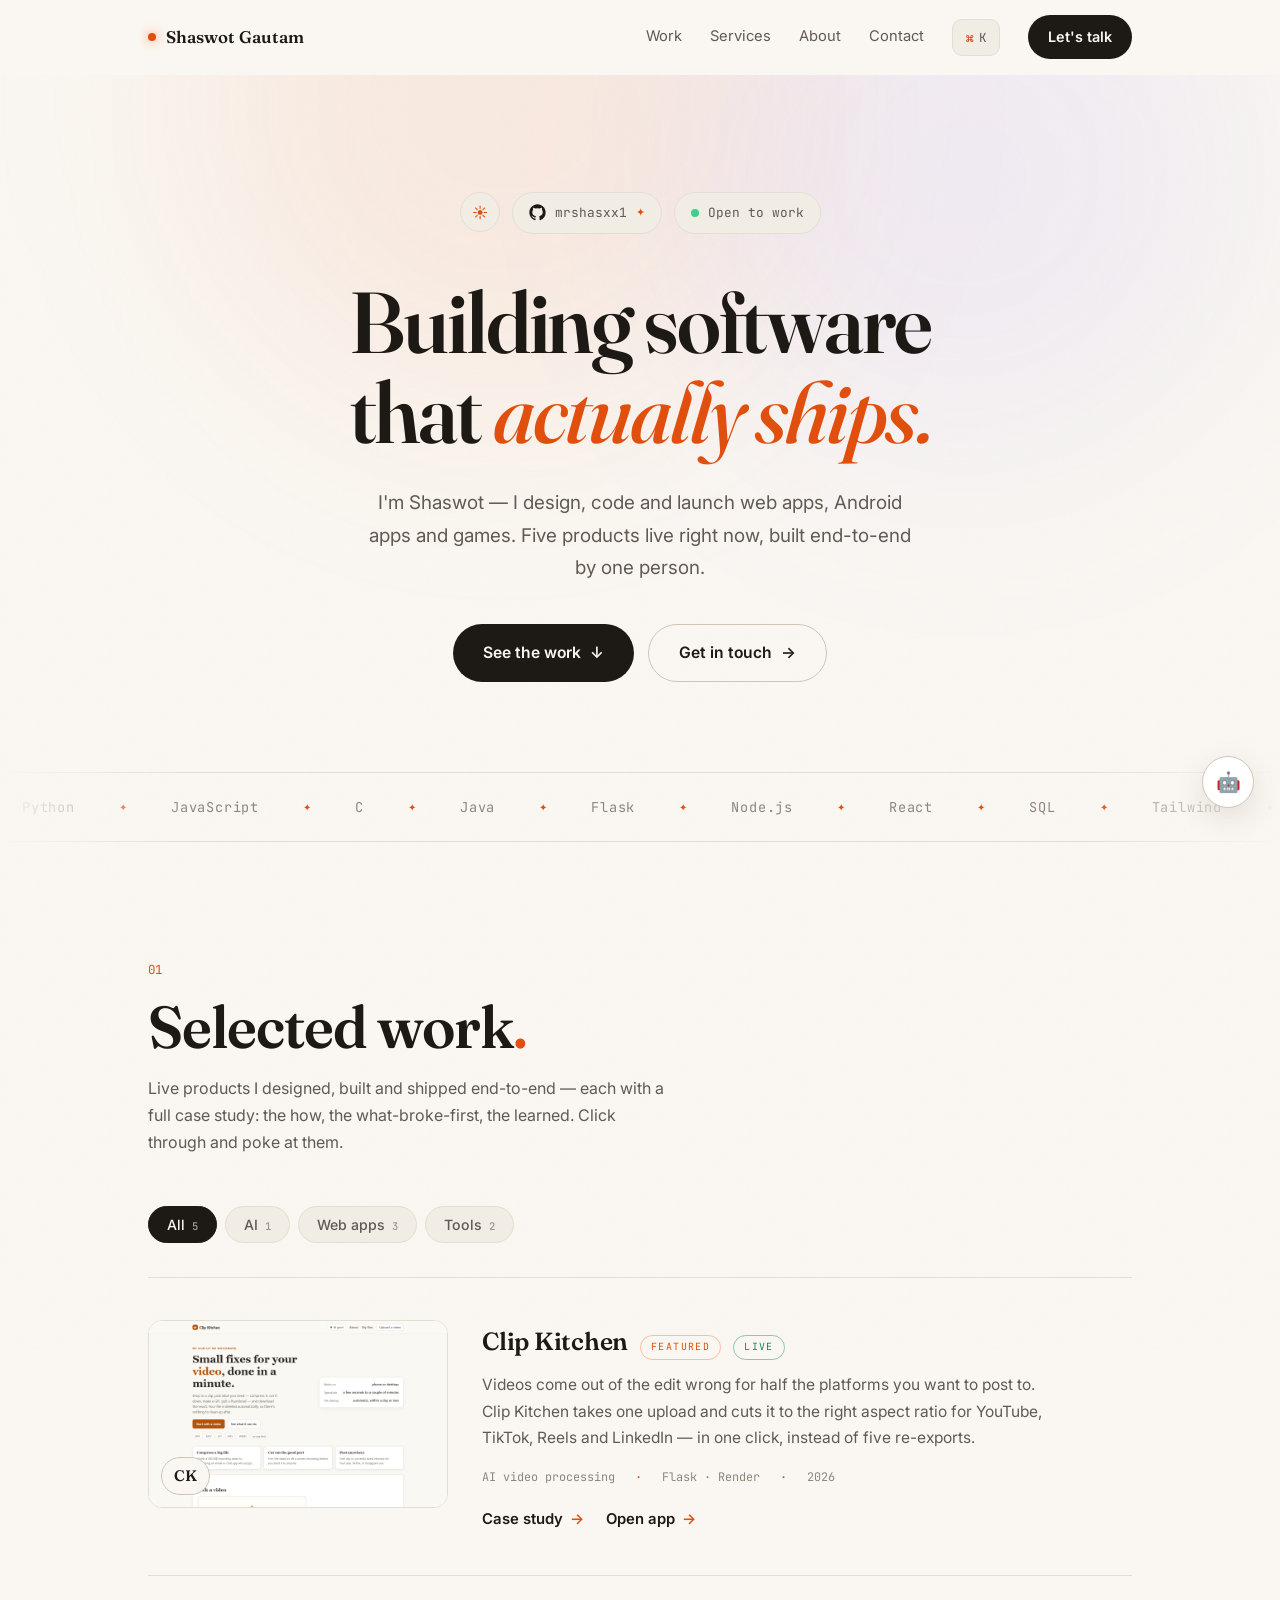
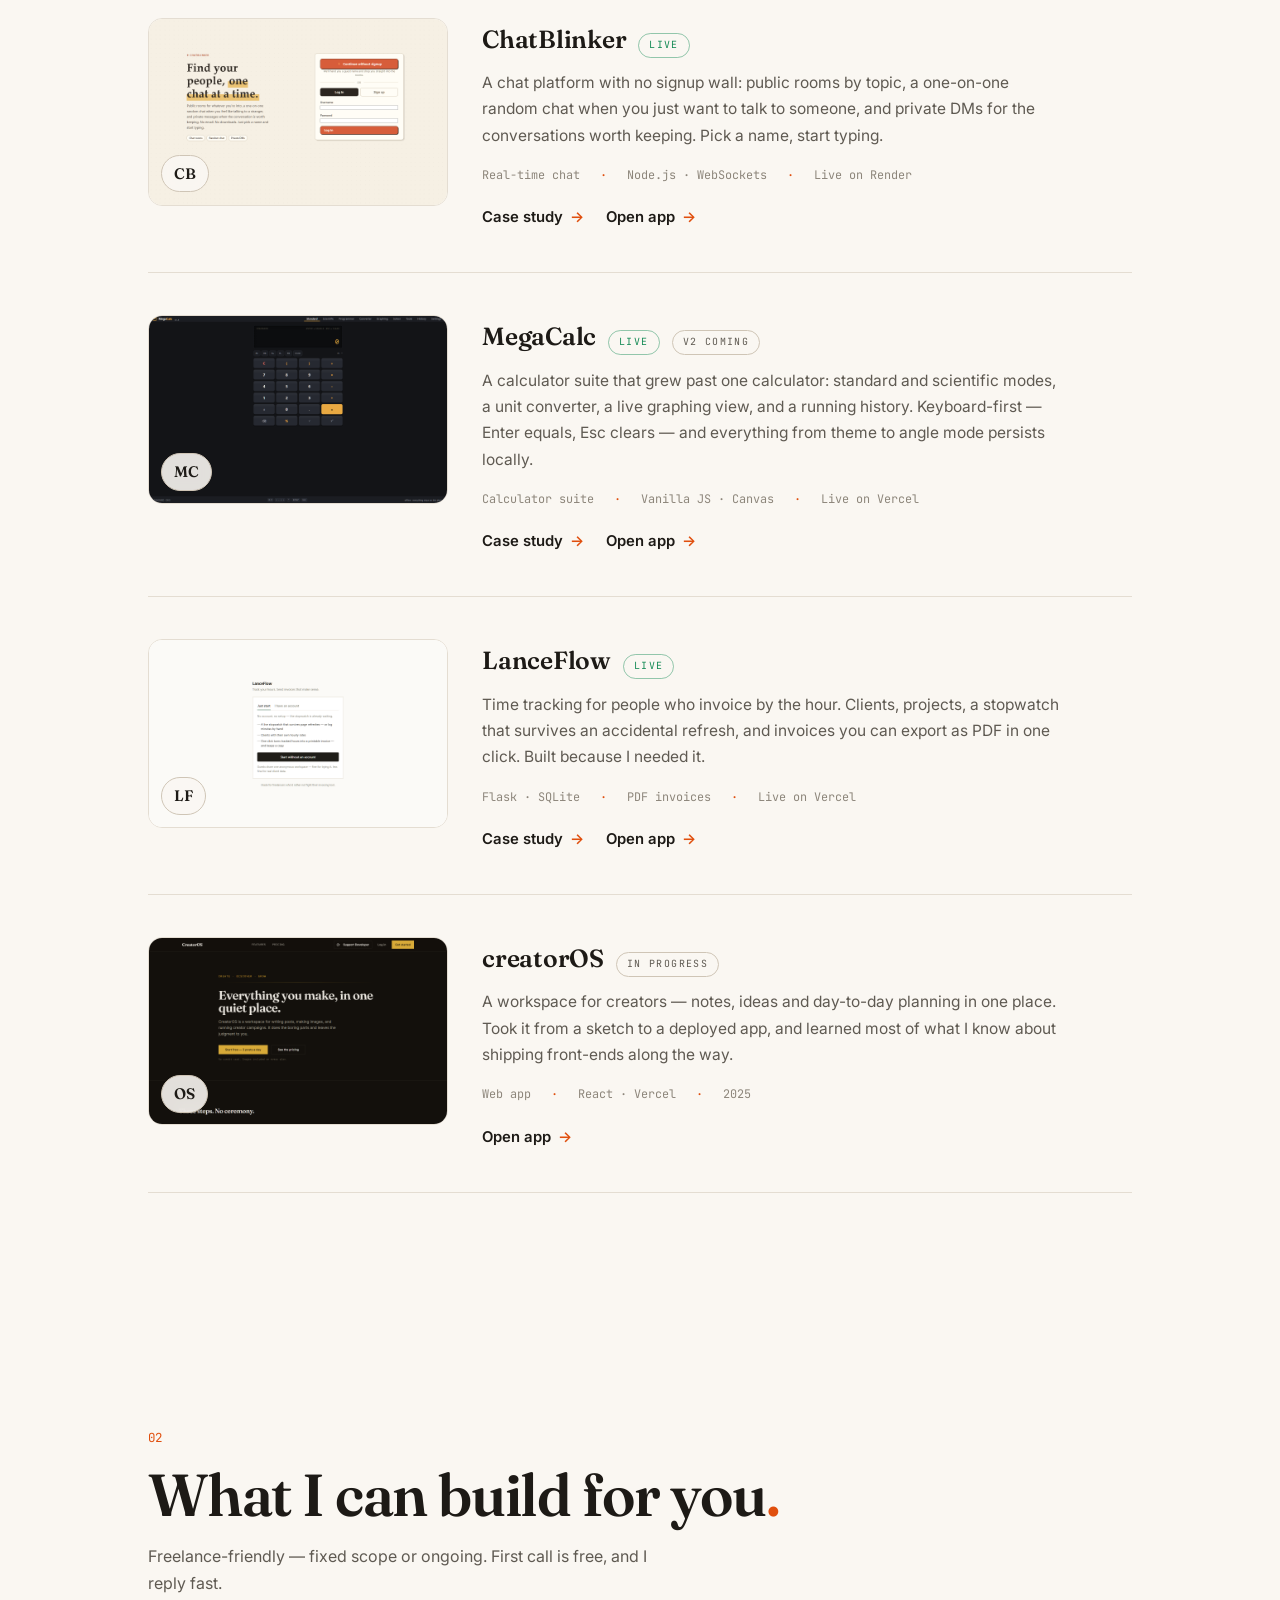
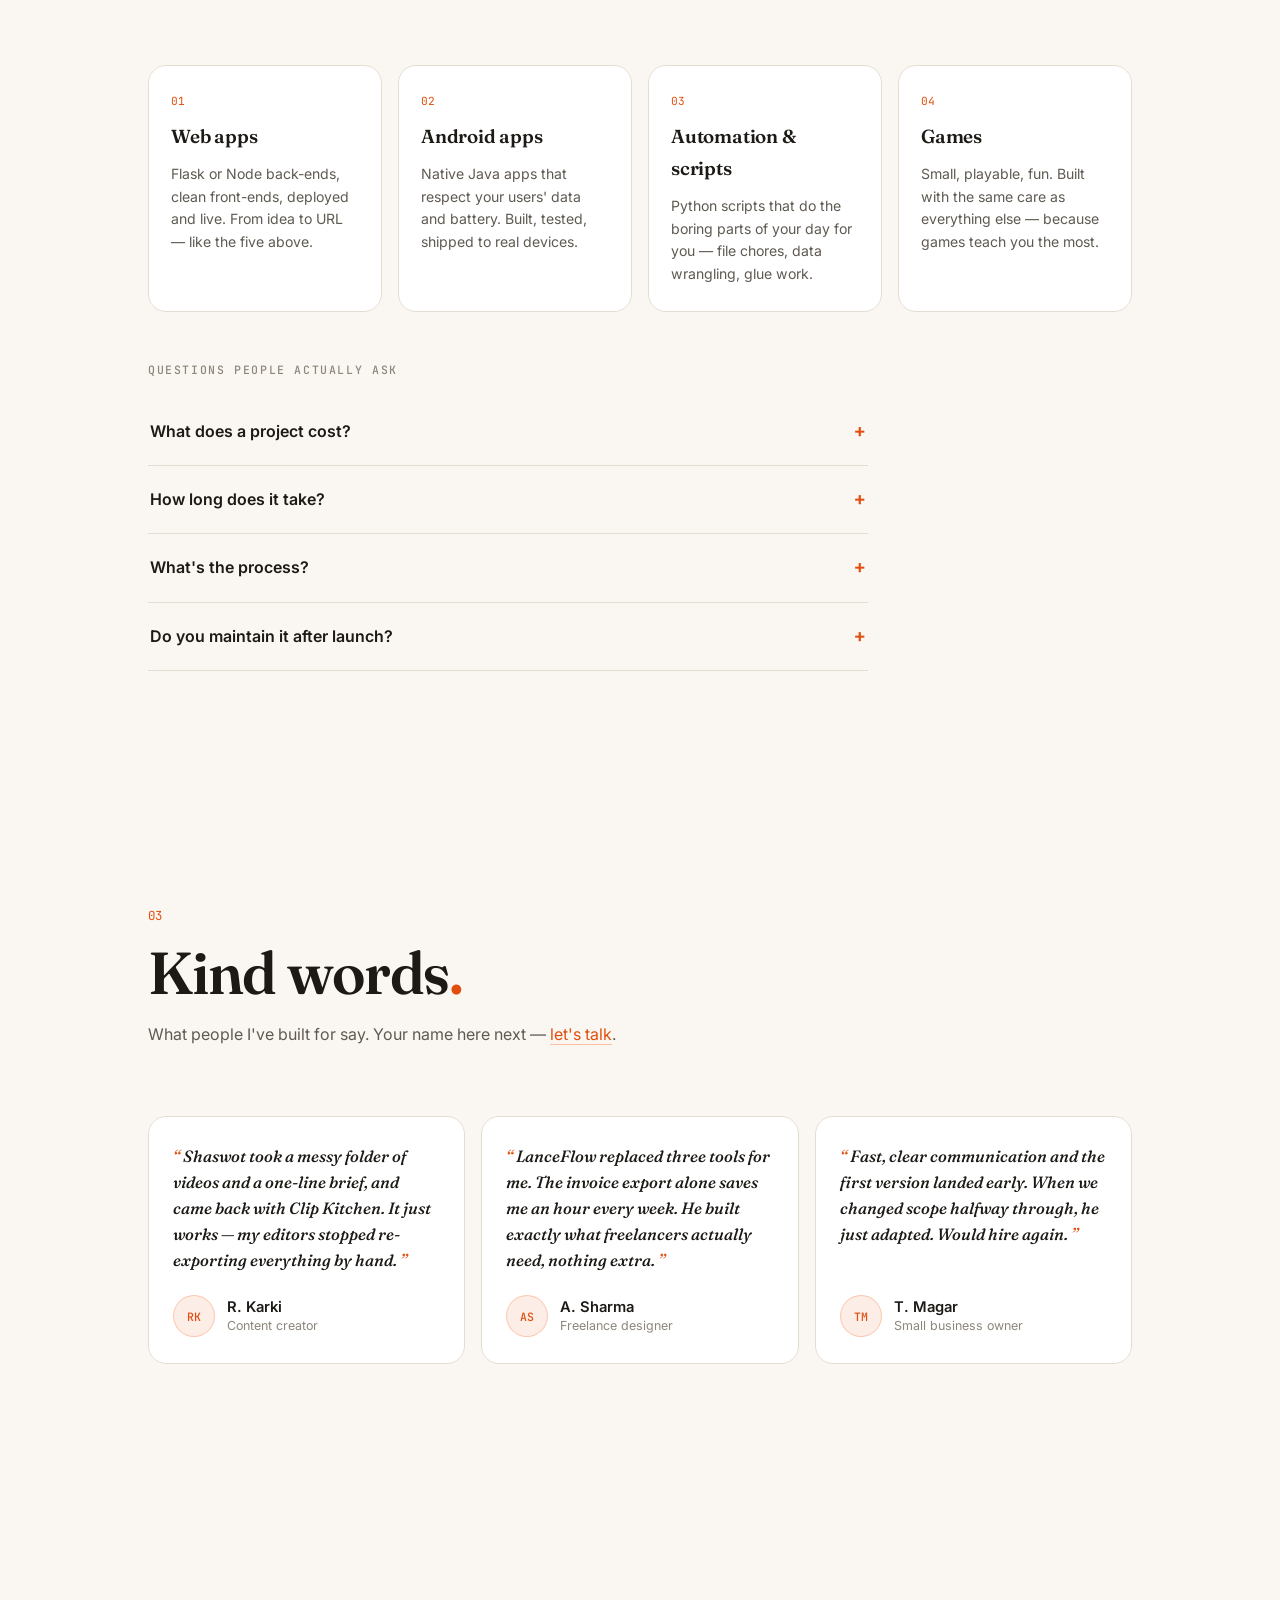
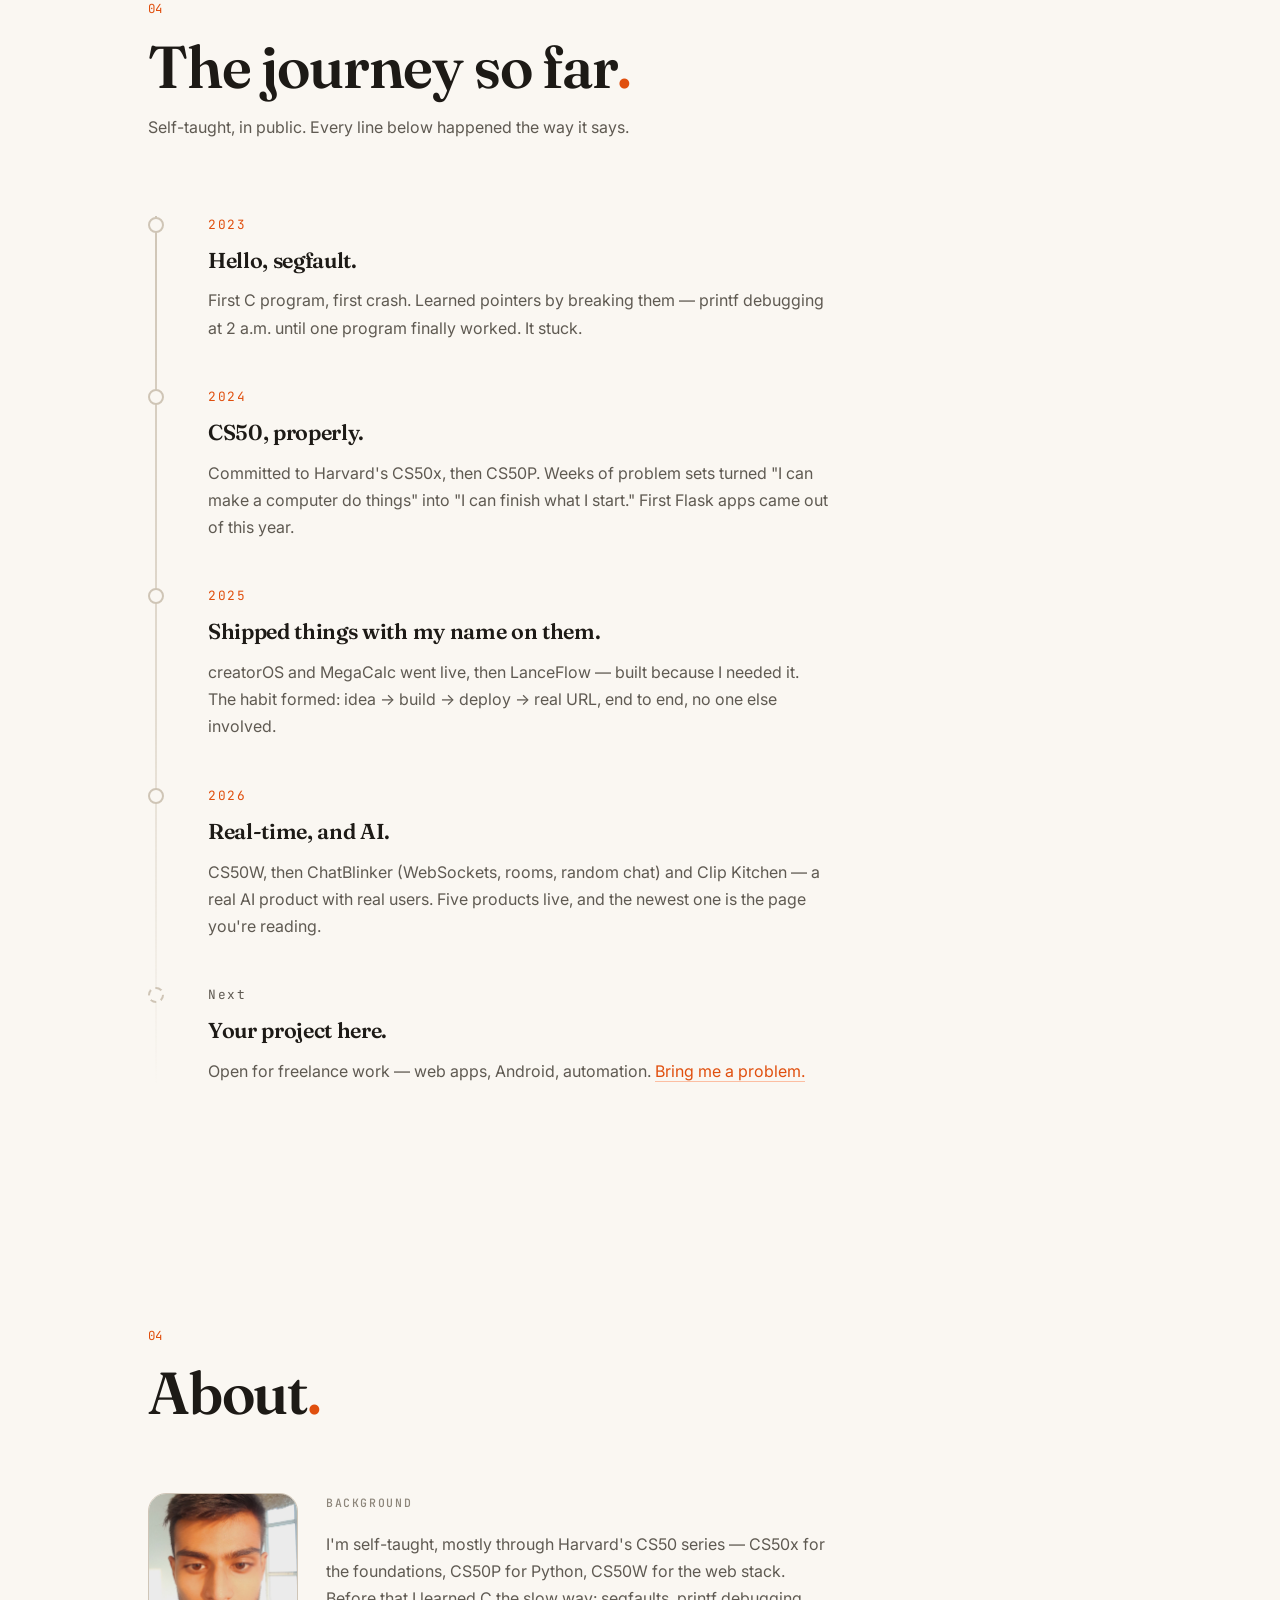
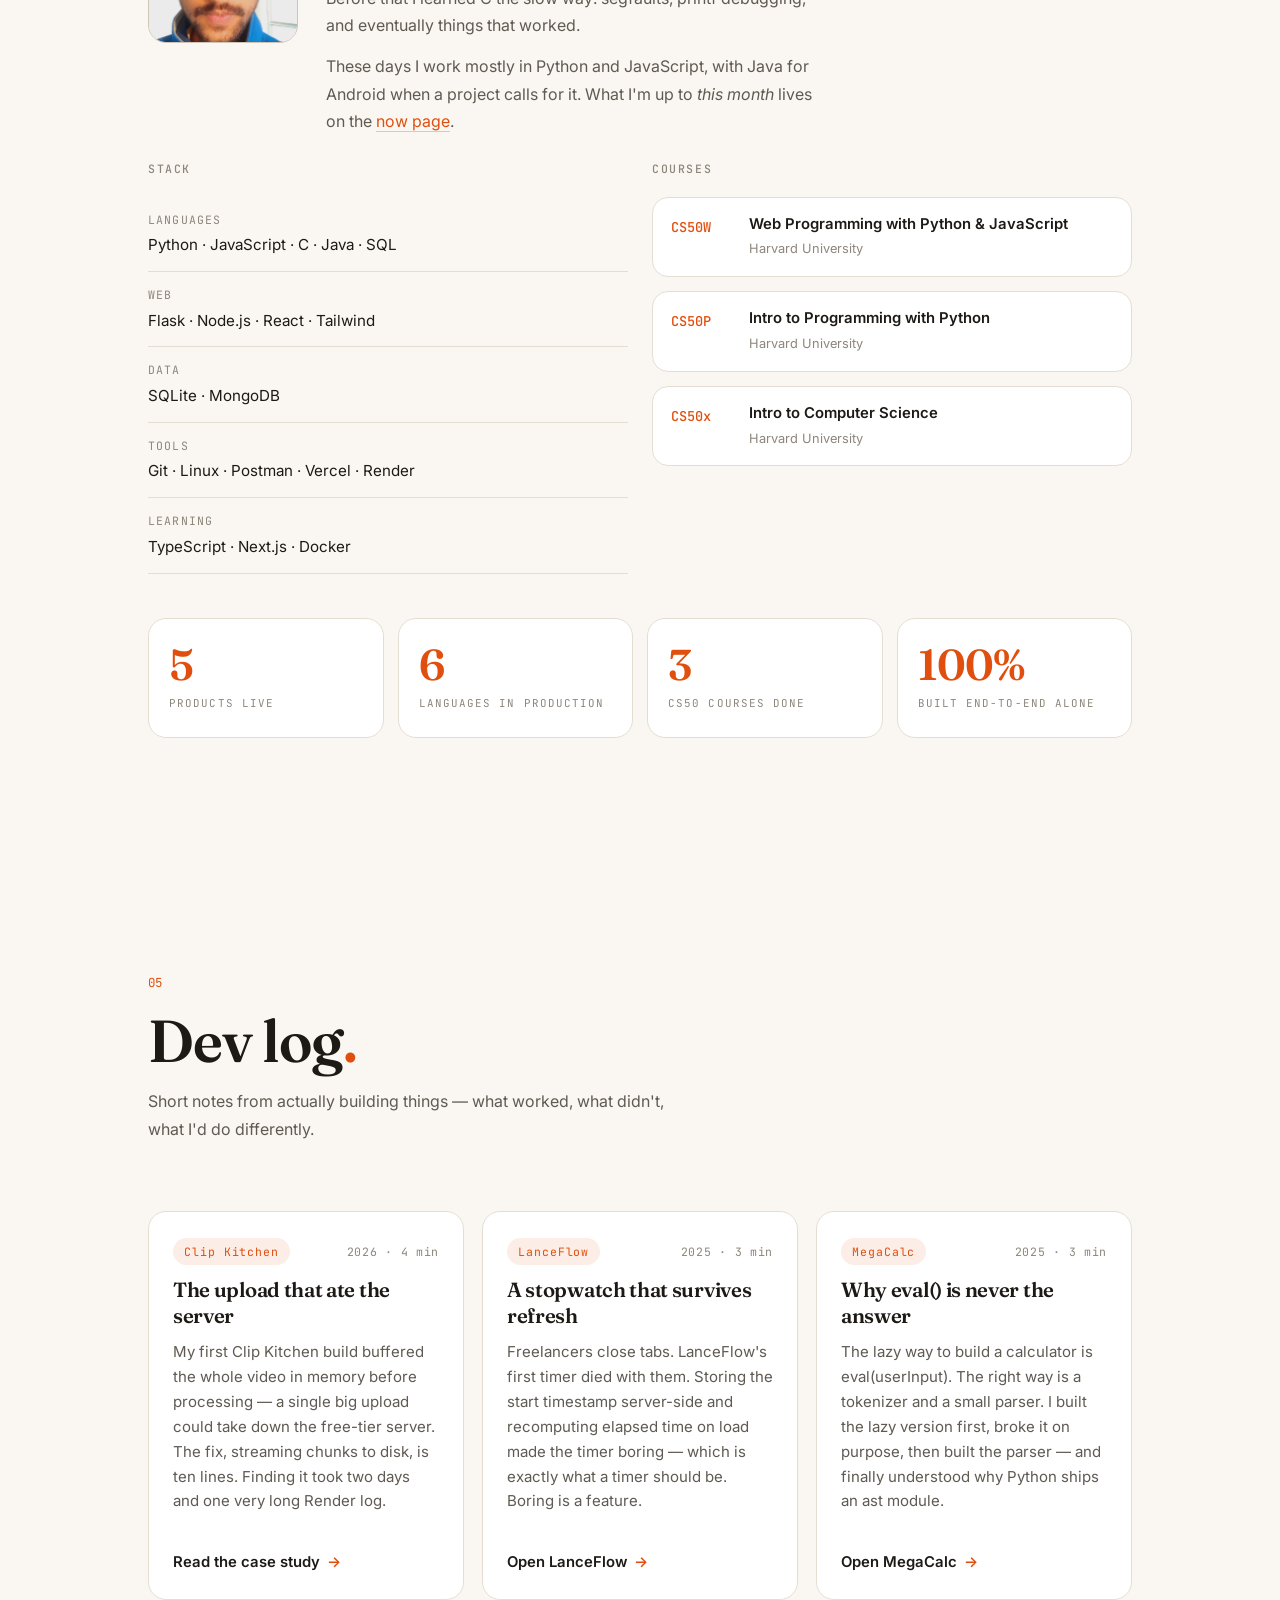
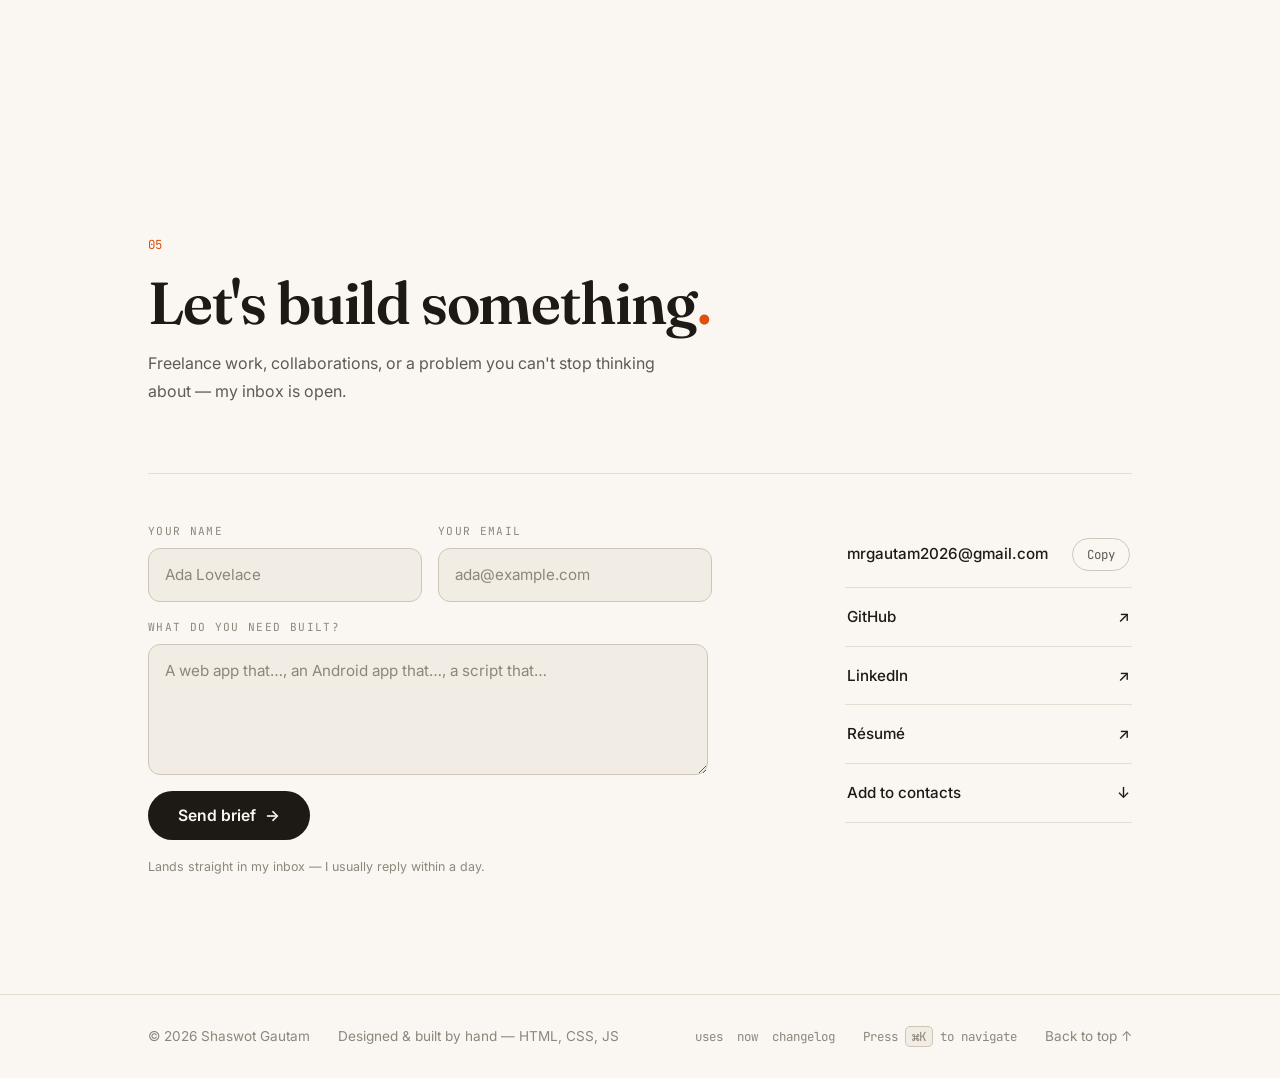
==== commit 974a4915: "Rename StreamForge AI to Clip Kitchen across the site with a fresh app screenshot The live app itsel" ====
--- a/index.html
+++ b/index.html
@@ -171,20 +171,20 @@
     <div class="work-list" id="workList">
 
       <article class="work-item reveal" data-tags="ai web">
-        <a class="work-shot" href="https://streamforge-ai.onrender.com/" target="_blank" rel="noopener" aria-label="Open StreamForge AI">
-          <img src="shots/streamforge.png" alt="StreamForge AI — video reformatting dashboard" loading="lazy" width="1440" height="900" style="aspect-ratio:16/10;height:auto" />
-          <span class="work-shot-label">SF</span>
+        <a class="work-shot" href="https://streamforge-ai.onrender.com/" target="_blank" rel="noopener" aria-label="Open Clip Kitchen">
+          <img src="shots/clipkitchen.png" alt="Clip Kitchen — video reformatting dashboard" loading="lazy" width="1440" height="900" style="aspect-ratio:16/10;height:auto" />
+          <span class="work-shot-label">CK</span>
           <span class="work-expand" aria-hidden="true">⤢</span>
         </a>
         <div class="work-info">
           <div class="work-title-row">
-            <h3>StreamForge AI</h3>
+            <h3>Clip Kitchen</h3>
             <span class="work-flag">Featured</span>
             <span class="work-flag live">Live</span>
           </div>
           <p class="work-desc">
             Videos come out of the edit wrong for half the platforms you want to post to.
-            StreamForge takes one upload and cuts it to the right aspect ratio for YouTube,
+            Clip Kitchen takes one upload and cuts it to the right aspect ratio for YouTube,
             TikTok, Reels and LinkedIn — in one click, instead of five re-exports.
           </p>
           <ul class="work-meta">
@@ -193,7 +193,7 @@
             <li>2026</li>
           </ul>
           <div class="work-links">
-            <a class="work-link" href="case-study-streamforge.html" data-magnetic>Case study<span class="arrow" aria-hidden="true">→</span></a>
+            <a class="work-link" href="case-study-clipkitchen.html" data-magnetic>Case study<span class="arrow" aria-hidden="true">→</span></a>
             <a class="work-link" href="https://streamforge-ai.onrender.com/" target="_blank" rel="noopener" data-magnetic>Open app<span class="arrow" aria-hidden="true">→</span></a>
           </div>
         </div>
@@ -382,7 +382,7 @@
     <div class="quote-grid">
       <figure class="quote-card reveal">
         <blockquote>
-          Shaswot took a messy folder of videos and a one-line brief, and came back with StreamForge.
+          Shaswot took a messy folder of videos and a one-line brief, and came back with Clip Kitchen.
           It just works — my editors stopped re-exporting everything by hand.
         </blockquote>
         <figcaption>
@@ -455,7 +455,7 @@
         <span class="tl-year">2026</span>
         <div class="tl-body">
           <h3>Real-time, and AI.</h3>
-          <p>CS50W, then ChatBlinker (WebSockets, rooms, random chat) and StreamForge AI — a real AI product with real users. Five products live, and the newest one is the page you're reading.</p>
+          <p>CS50W, then ChatBlinker (WebSockets, rooms, random chat) and Clip Kitchen — a real AI product with real users. Five products live, and the newest one is the page you're reading.</p>
         </div>
       </div>
       <div class="tl-item reveal">
@@ -551,10 +551,10 @@
 
     <div class="log-grid">
       <article class="log-card reveal">
-        <div class="log-meta"><span class="log-tag">StreamForge</span><span class="log-date">2026 · 4 min</span></div>
+        <div class="log-meta"><span class="log-tag">Clip Kitchen</span><span class="log-date">2026 · 4 min</span></div>
         <h3>The upload that ate the server</h3>
-        <p>My first StreamForge buffered the whole video in memory before processing — a single big upload could take down the free-tier server. The fix, streaming chunks to disk, is ten lines. Finding it took two days and one very long Render log.</p>
-        <a class="work-link" href="case-study-streamforge.html" data-magnetic>Read the case study<span class="arrow" aria-hidden="true">→</span></a>
+        <p>My first Clip Kitchen build buffered the whole video in memory before processing — a single big upload could take down the free-tier server. The fix, streaming chunks to disk, is ten lines. Finding it took two days and one very long Render log.</p>
+        <a class="work-link" href="case-study-clipkitchen.html" data-magnetic>Read the case study<span class="arrow" aria-hidden="true">→</span></a>
       </article>
 
       <article class="log-card reveal">
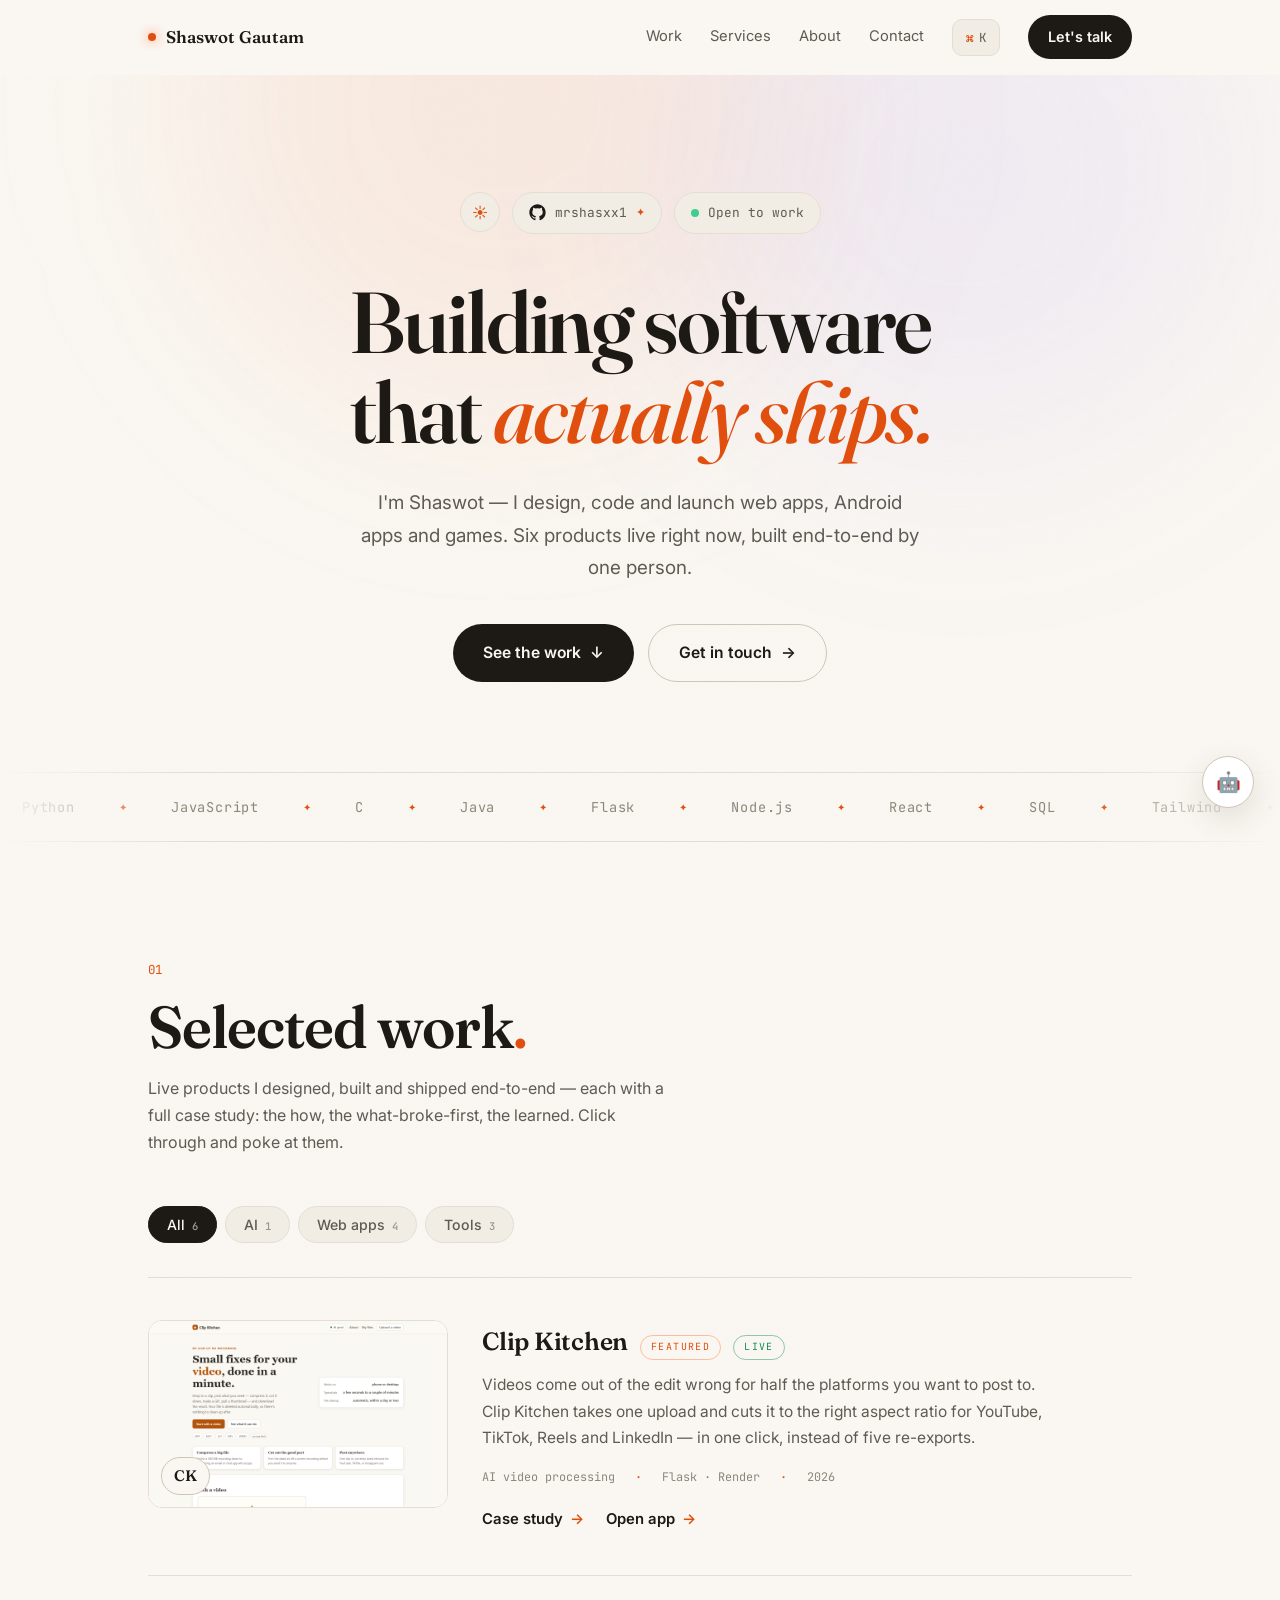
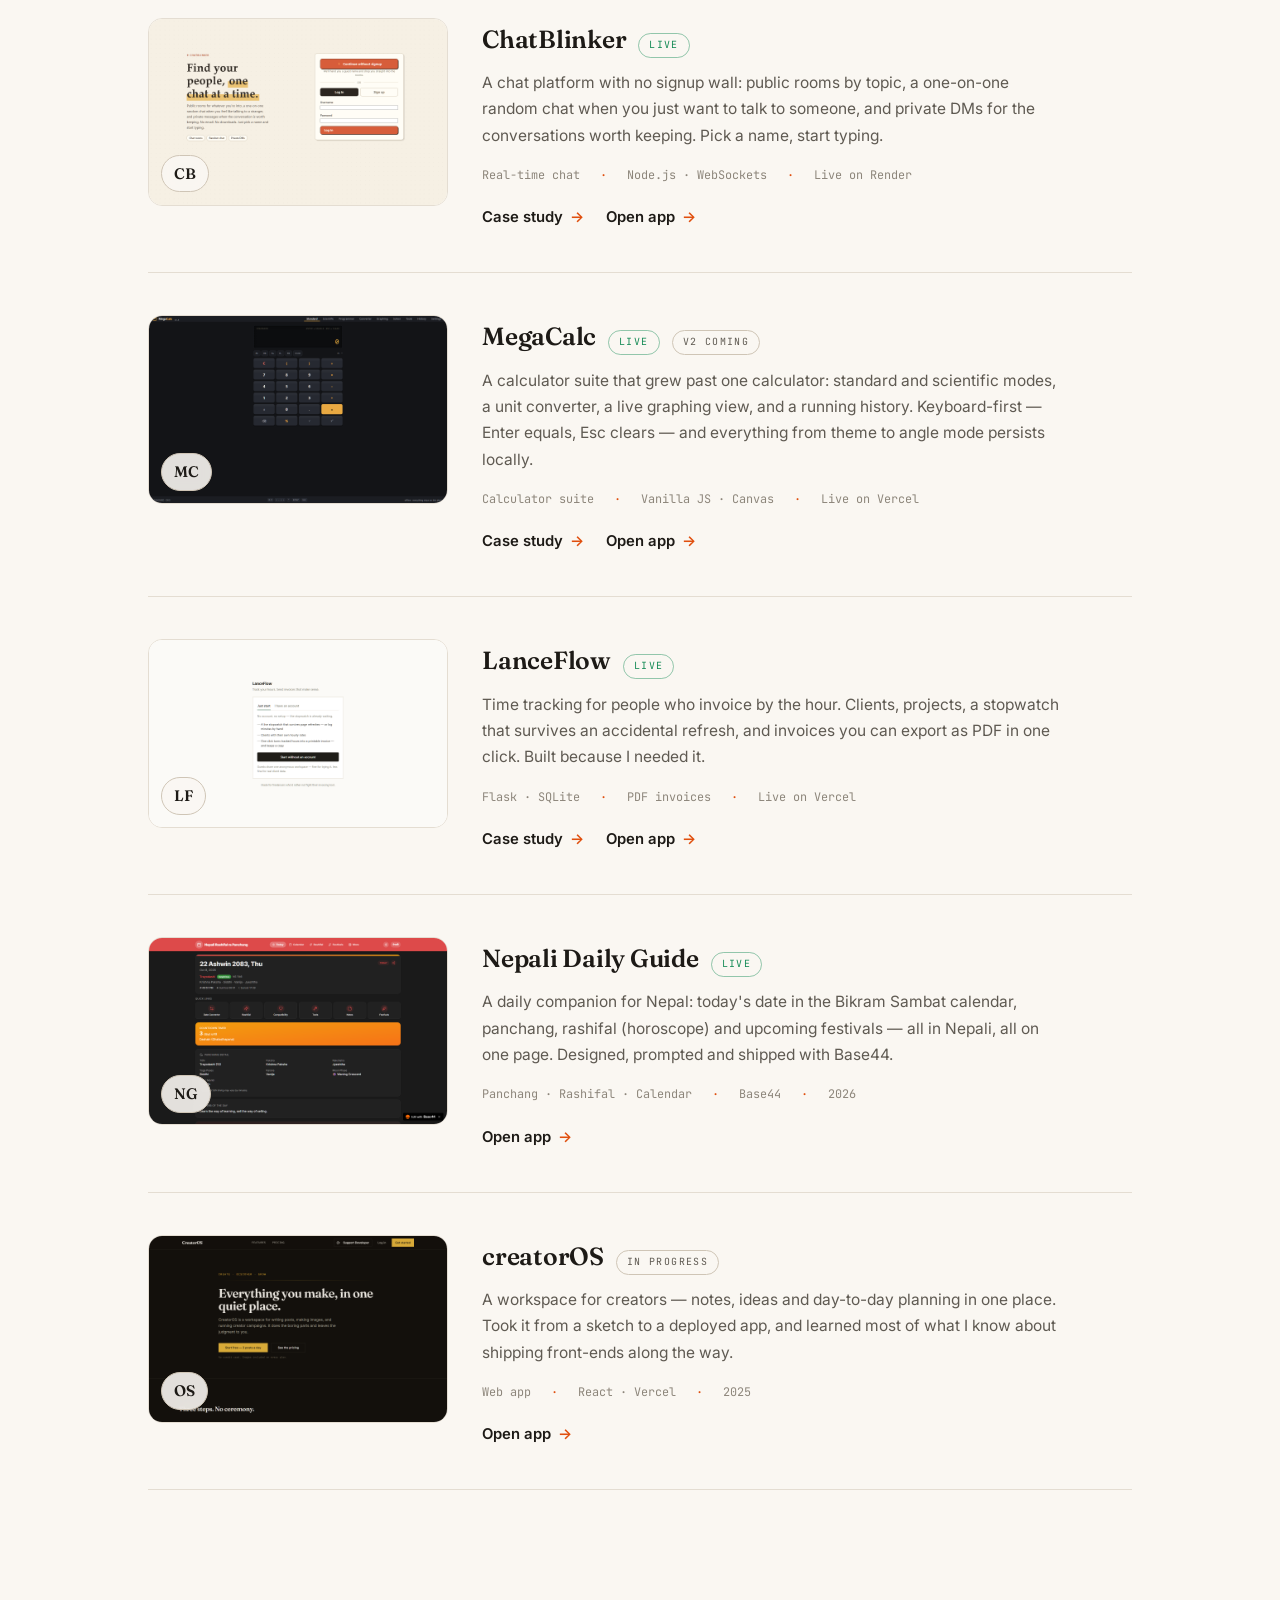
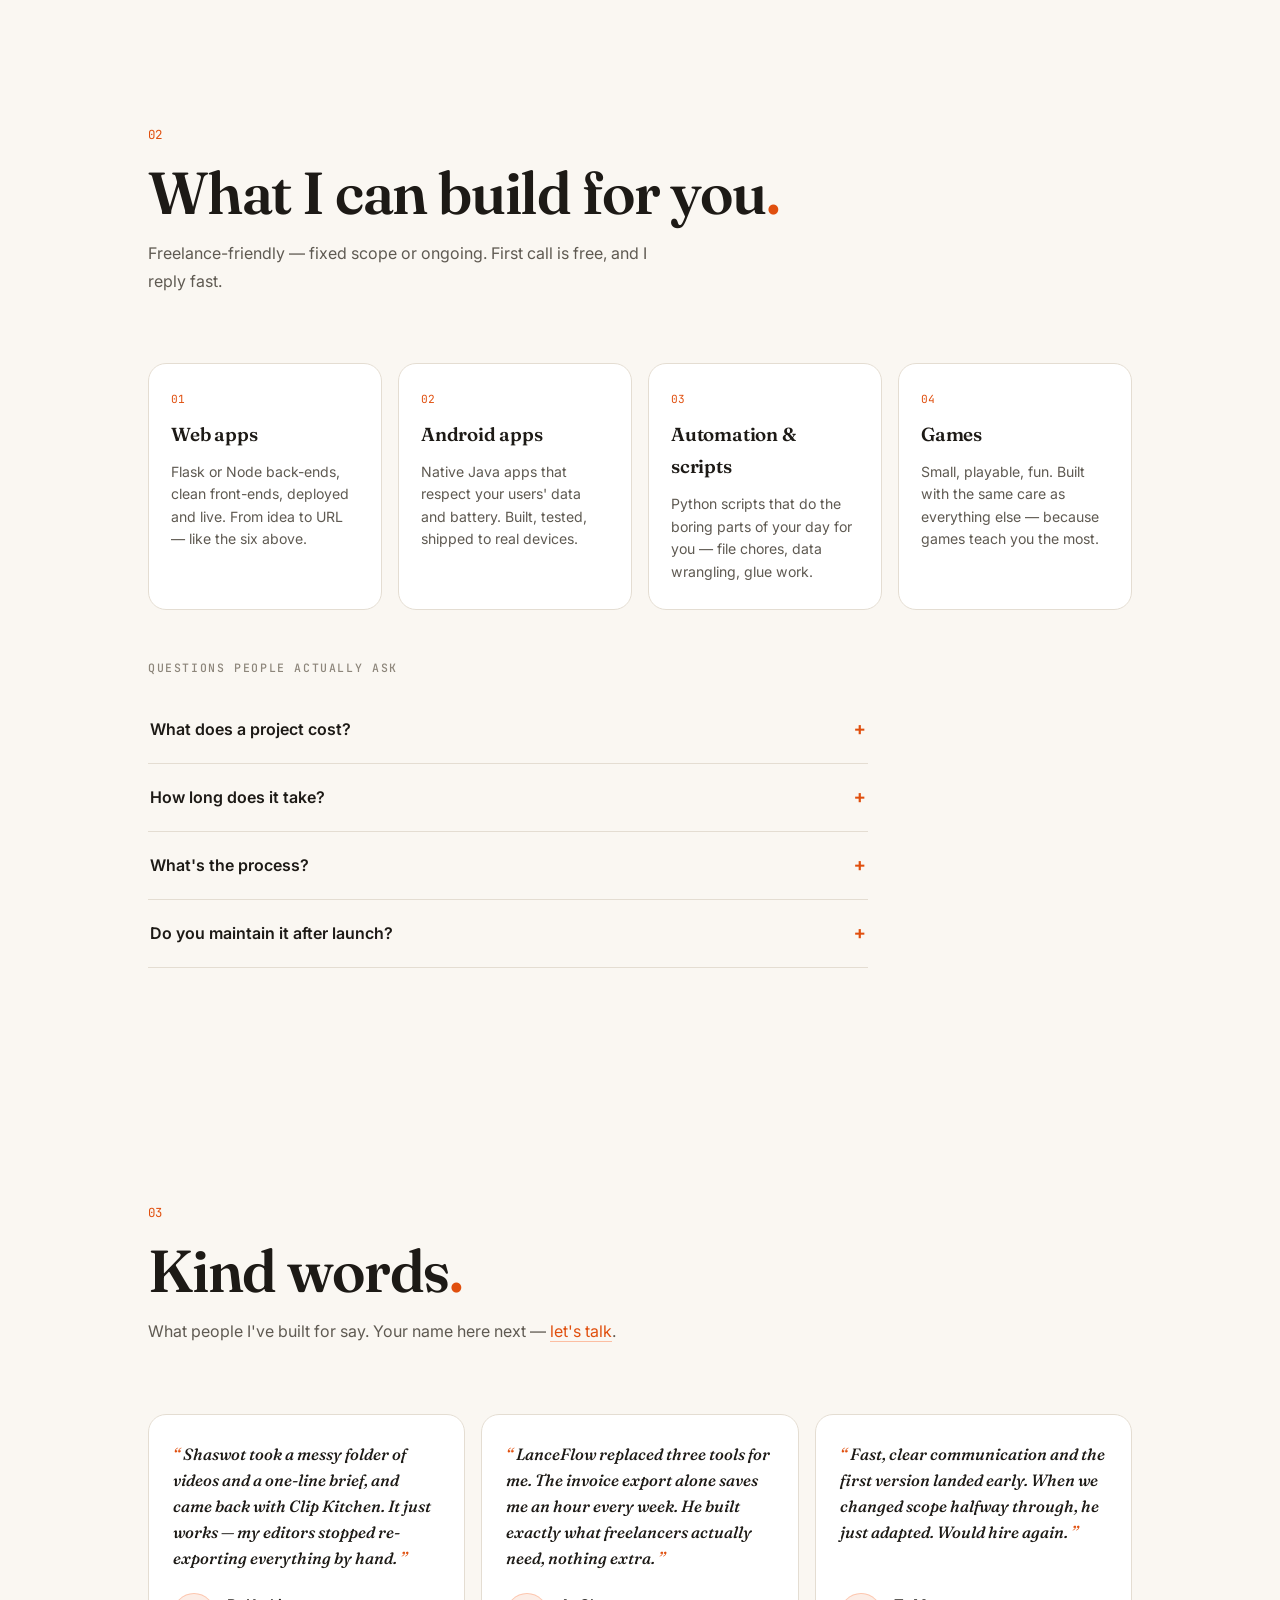
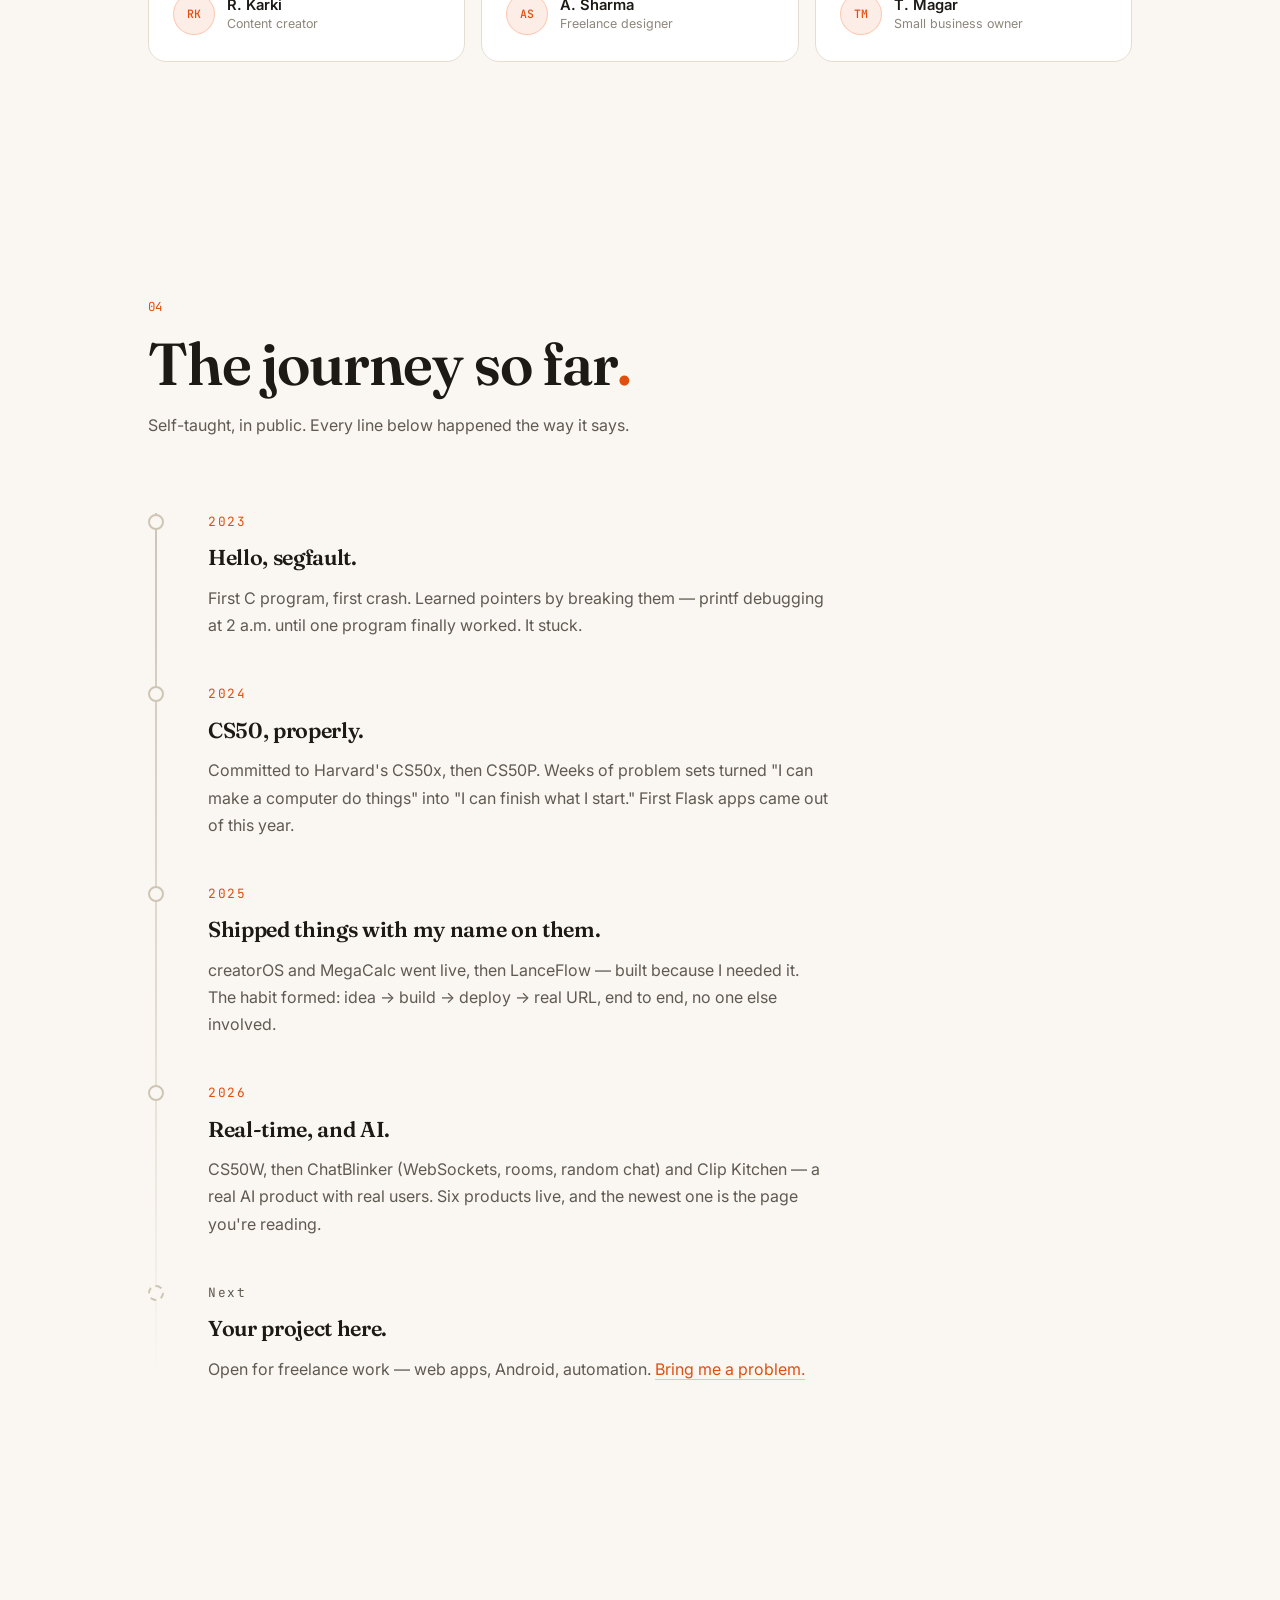
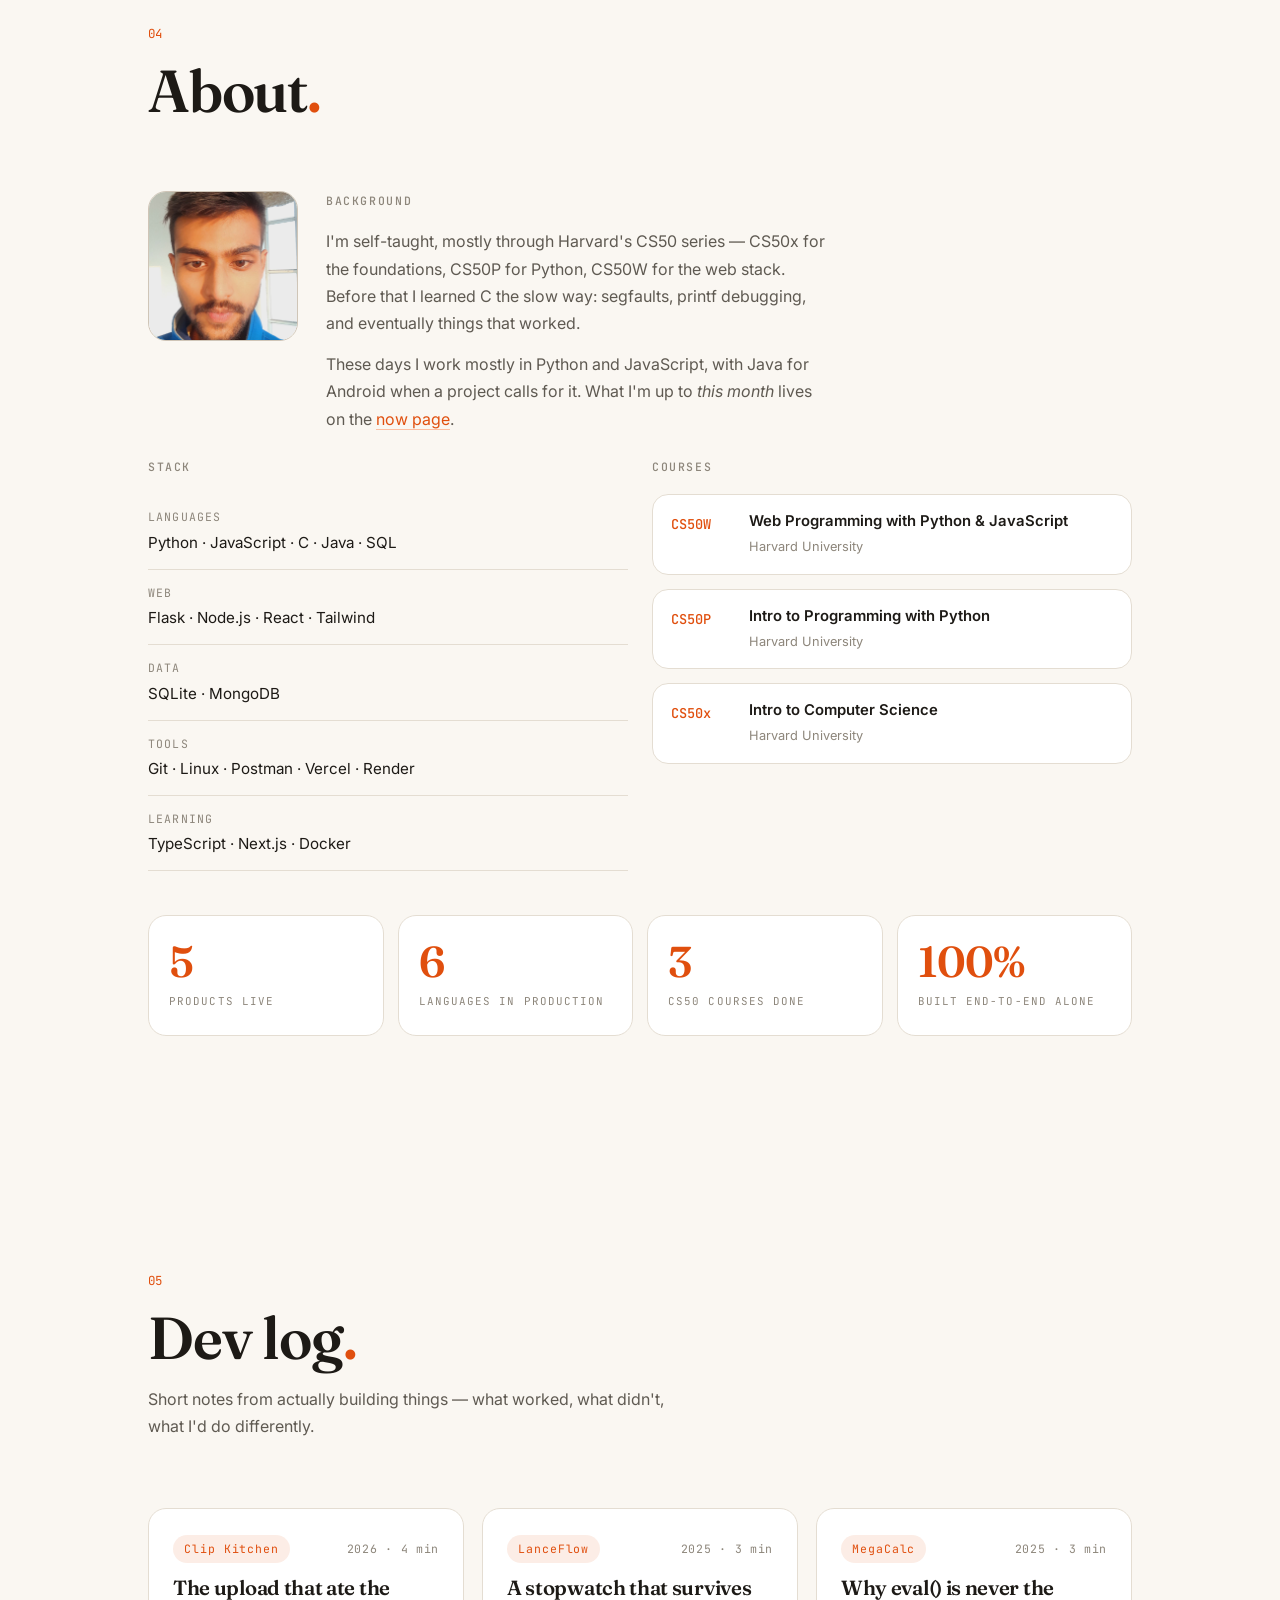
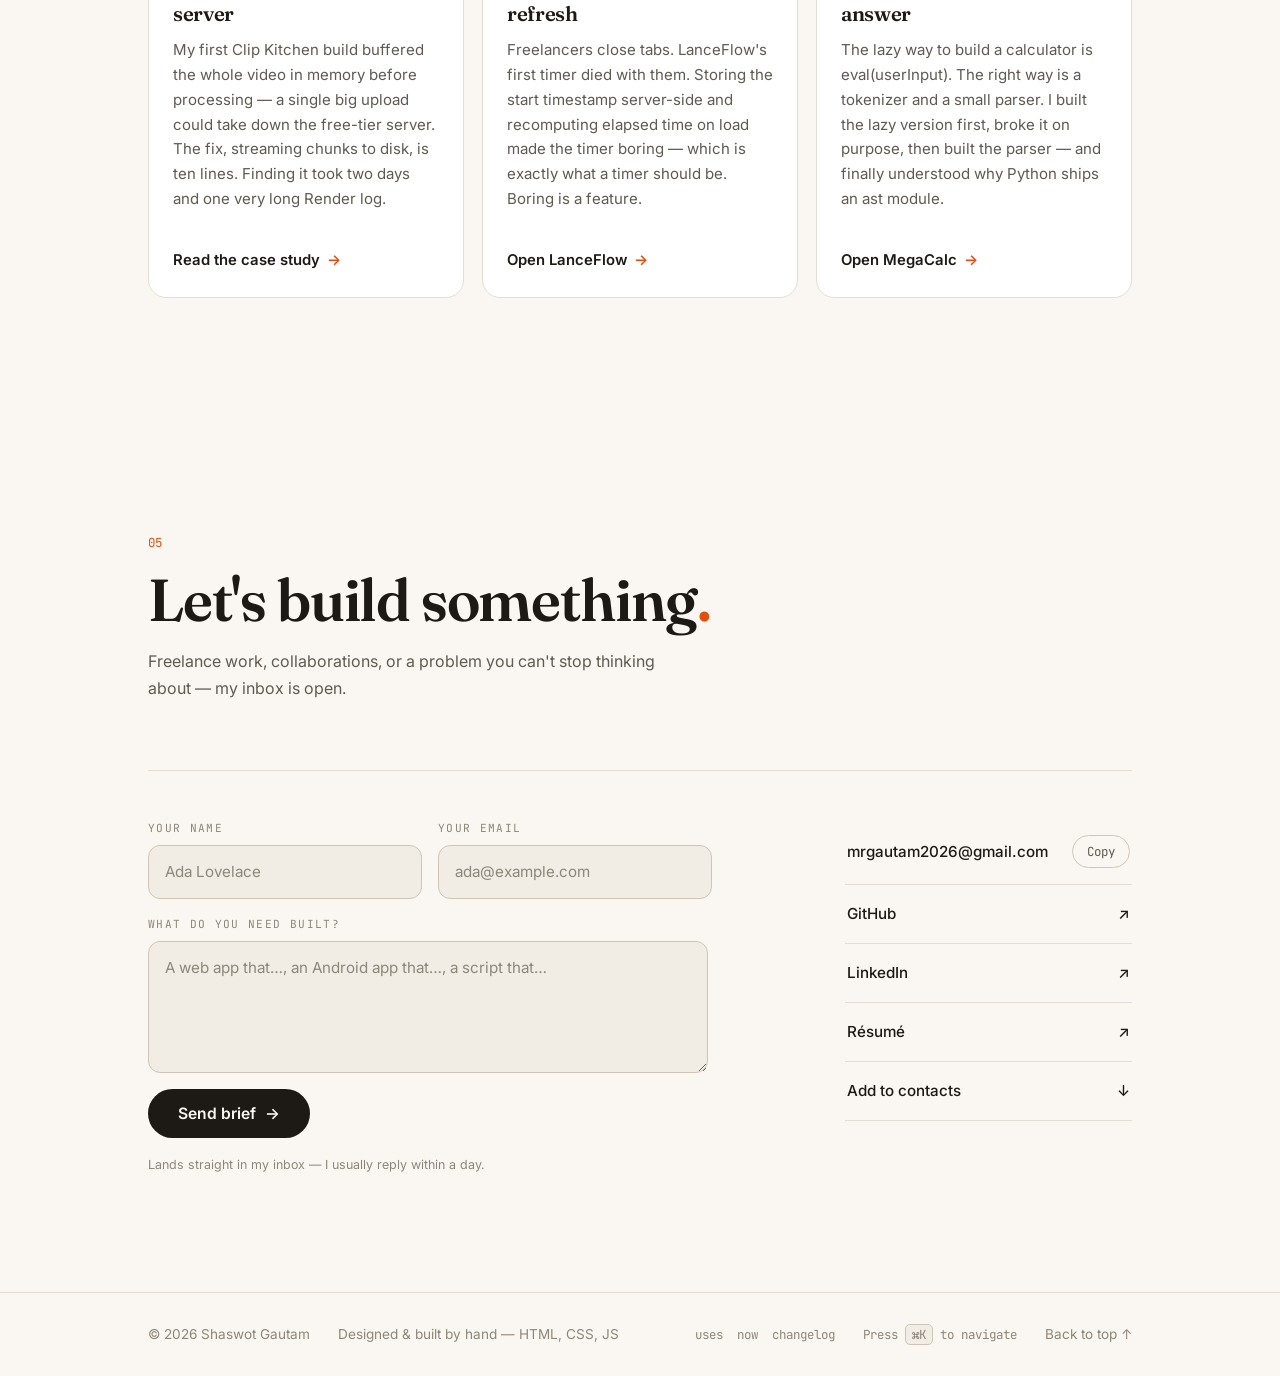
==== commit ffa2922e: "Add Nepali Daily Guide (Base44) to the work list as the sixth live product New card with a fresh app" ====
--- a/index.html
+++ b/index.html
@@ -135,7 +135,7 @@
 
     <p class="hero-sub reveal">
       I'm Shaswot — I design, code and launch web apps, Android apps and games.
-      Five products live right now, built end-to-end by one person.
+      Six products live right now, built end-to-end by one person.
     </p>
 
     <div class="hero-actions reveal">
@@ -162,16 +162,16 @@
     </div>
 
     <div class="work-filters reveal" id="workFilters" role="tablist" aria-label="Filter projects">
-      <button class="wf-btn active" data-filter="all" role="tab" aria-selected="true">All <span class="wf-count">5</span></button>
+      <button class="wf-btn active" data-filter="all" role="tab" aria-selected="true">All <span class="wf-count">6</span></button>
       <button class="wf-btn" data-filter="ai" role="tab" aria-selected="false">AI <span class="wf-count">1</span></button>
-      <button class="wf-btn" data-filter="web" role="tab" aria-selected="false">Web apps <span class="wf-count">3</span></button>
-      <button class="wf-btn" data-filter="tools" role="tab" aria-selected="false">Tools <span class="wf-count">2</span></button>
+      <button class="wf-btn" data-filter="web" role="tab" aria-selected="false">Web apps <span class="wf-count">4</span></button>
+      <button class="wf-btn" data-filter="tools" role="tab" aria-selected="false">Tools <span class="wf-count">3</span></button>
     </div>
 
     <div class="work-list" id="workList">
 
       <article class="work-item reveal" data-tags="ai web">
-        <a class="work-shot" href="https://streamforge-ai.onrender.com/" target="_blank" rel="noopener" aria-label="Open Clip Kitchen">
+        <a class="work-shot" href="https://clip-kitchen.onrender.com/" target="_blank" rel="noopener" aria-label="Open Clip Kitchen">
           <img src="shots/clipkitchen.png" alt="Clip Kitchen — video reformatting dashboard" loading="lazy" width="1440" height="900" style="aspect-ratio:16/10;height:auto" />
           <span class="work-shot-label">CK</span>
           <span class="work-expand" aria-hidden="true">⤢</span>
@@ -194,7 +194,7 @@
           </ul>
           <div class="work-links">
             <a class="work-link" href="case-study-clipkitchen.html" data-magnetic>Case study<span class="arrow" aria-hidden="true">→</span></a>
-            <a class="work-link" href="https://streamforge-ai.onrender.com/" target="_blank" rel="noopener" data-magnetic>Open app<span class="arrow" aria-hidden="true">→</span></a>
+            <a class="work-link" href="https://clip-kitchen.onrender.com/" target="_blank" rel="noopener" data-magnetic>Open app<span class="arrow" aria-hidden="true">→</span></a>
           </div>
         </div>
       </article>
@@ -284,6 +284,33 @@
         </div>
       </article>
 
+      <article class="work-item reveal" data-tags="tools web">
+        <a class="work-shot" href="https://nepali-daily-guide.base44.app/" target="_blank" rel="noopener" aria-label="Open Nepali Daily Guide">
+          <img src="shots/nepaliguide.png" alt="Nepali Daily Guide — rashifal, panchang and calendar" loading="lazy" width="1440" height="900" style="aspect-ratio:16/10;height:auto" />
+          <span class="work-shot-label">NG</span>
+          <span class="work-expand" aria-hidden="true">⤢</span>
+        </a>
+        <div class="work-info">
+          <div class="work-title-row">
+            <h3>Nepali Daily Guide</h3>
+            <span class="work-flag live">Live</span>
+          </div>
+          <p class="work-desc">
+            A daily companion for Nepal: today's date in the Bikram Sambat calendar, panchang,
+            rashifal (horoscope) and upcoming festivals — all in Nepali, all on one page.
+            Designed, prompted and shipped with Base44.
+          </p>
+          <ul class="work-meta">
+            <li>Panchang · Rashifal · Calendar</li>
+            <li>Base44</li>
+            <li>2026</li>
+          </ul>
+          <div class="work-links">
+            <a class="work-link" href="https://nepali-daily-guide.base44.app/" target="_blank" rel="noopener" data-magnetic>Open app<span class="arrow" aria-hidden="true">→</span></a>
+          </div>
+        </div>
+      </article>
+
       <article class="work-item reveal" data-tags="web">
         <a class="work-shot" href="https://creatoros-ten-kappa.vercel.app" target="_blank" rel="noopener" aria-label="Open creatorOS">
           <img src="shots/creatoros.png" alt="creatorOS — creator workspace landing" loading="lazy" width="1440" height="900" style="aspect-ratio:16/10;height:auto" />
@@ -328,7 +355,7 @@
       <article class="service-card reveal">
         <span class="service-no">01</span>
         <h3>Web apps</h3>
-        <p>Flask or Node back-ends, clean front-ends, deployed and live. From idea to URL — like the five above.</p>
+        <p>Flask or Node back-ends, clean front-ends, deployed and live. From idea to URL — like the six above.</p>
       </article>
       <article class="service-card reveal">
         <span class="service-no">02</span>
@@ -455,7 +482,7 @@
         <span class="tl-year">2026</span>
         <div class="tl-body">
           <h3>Real-time, and AI.</h3>
-          <p>CS50W, then ChatBlinker (WebSockets, rooms, random chat) and Clip Kitchen — a real AI product with real users. Five products live, and the newest one is the page you're reading.</p>
+          <p>CS50W, then ChatBlinker (WebSockets, rooms, random chat) and Clip Kitchen — a real AI product with real users. Six products live, and the newest one is the page you're reading.</p>
         </div>
       </div>
       <div class="tl-item reveal">
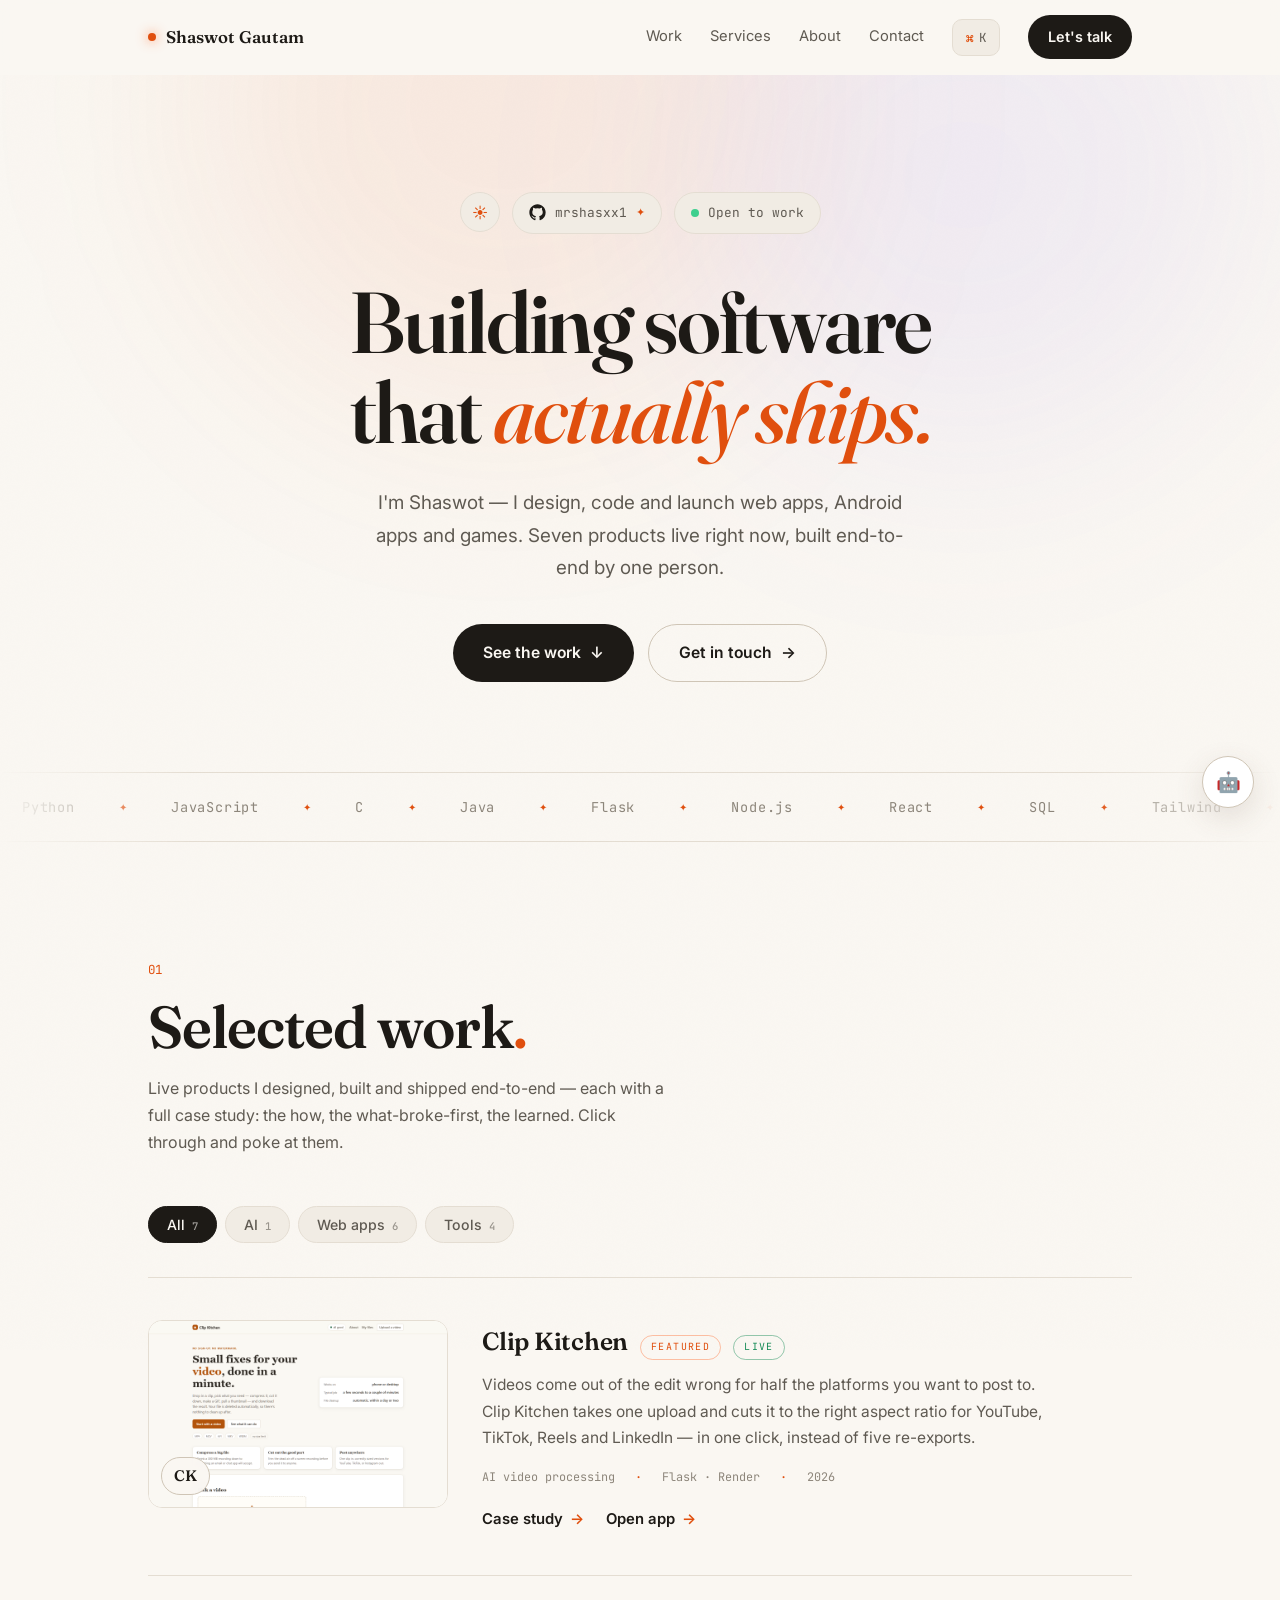
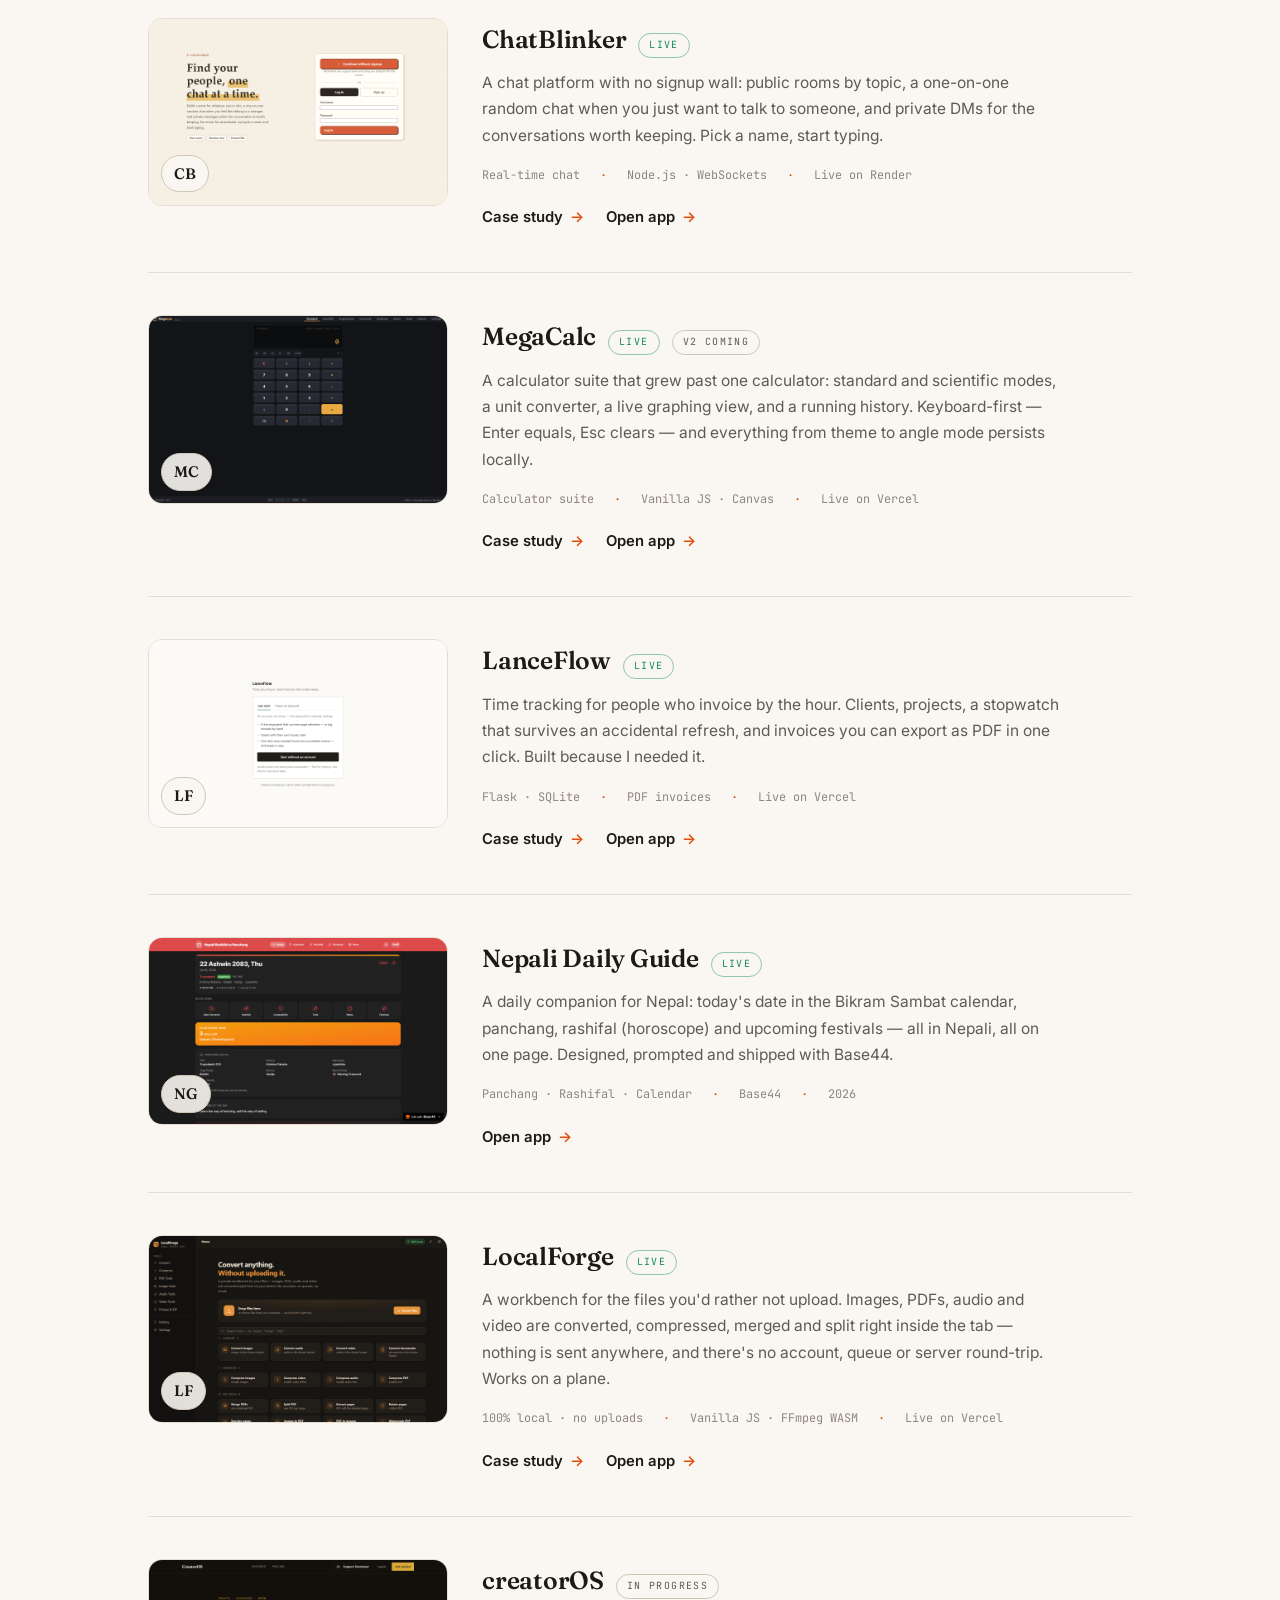
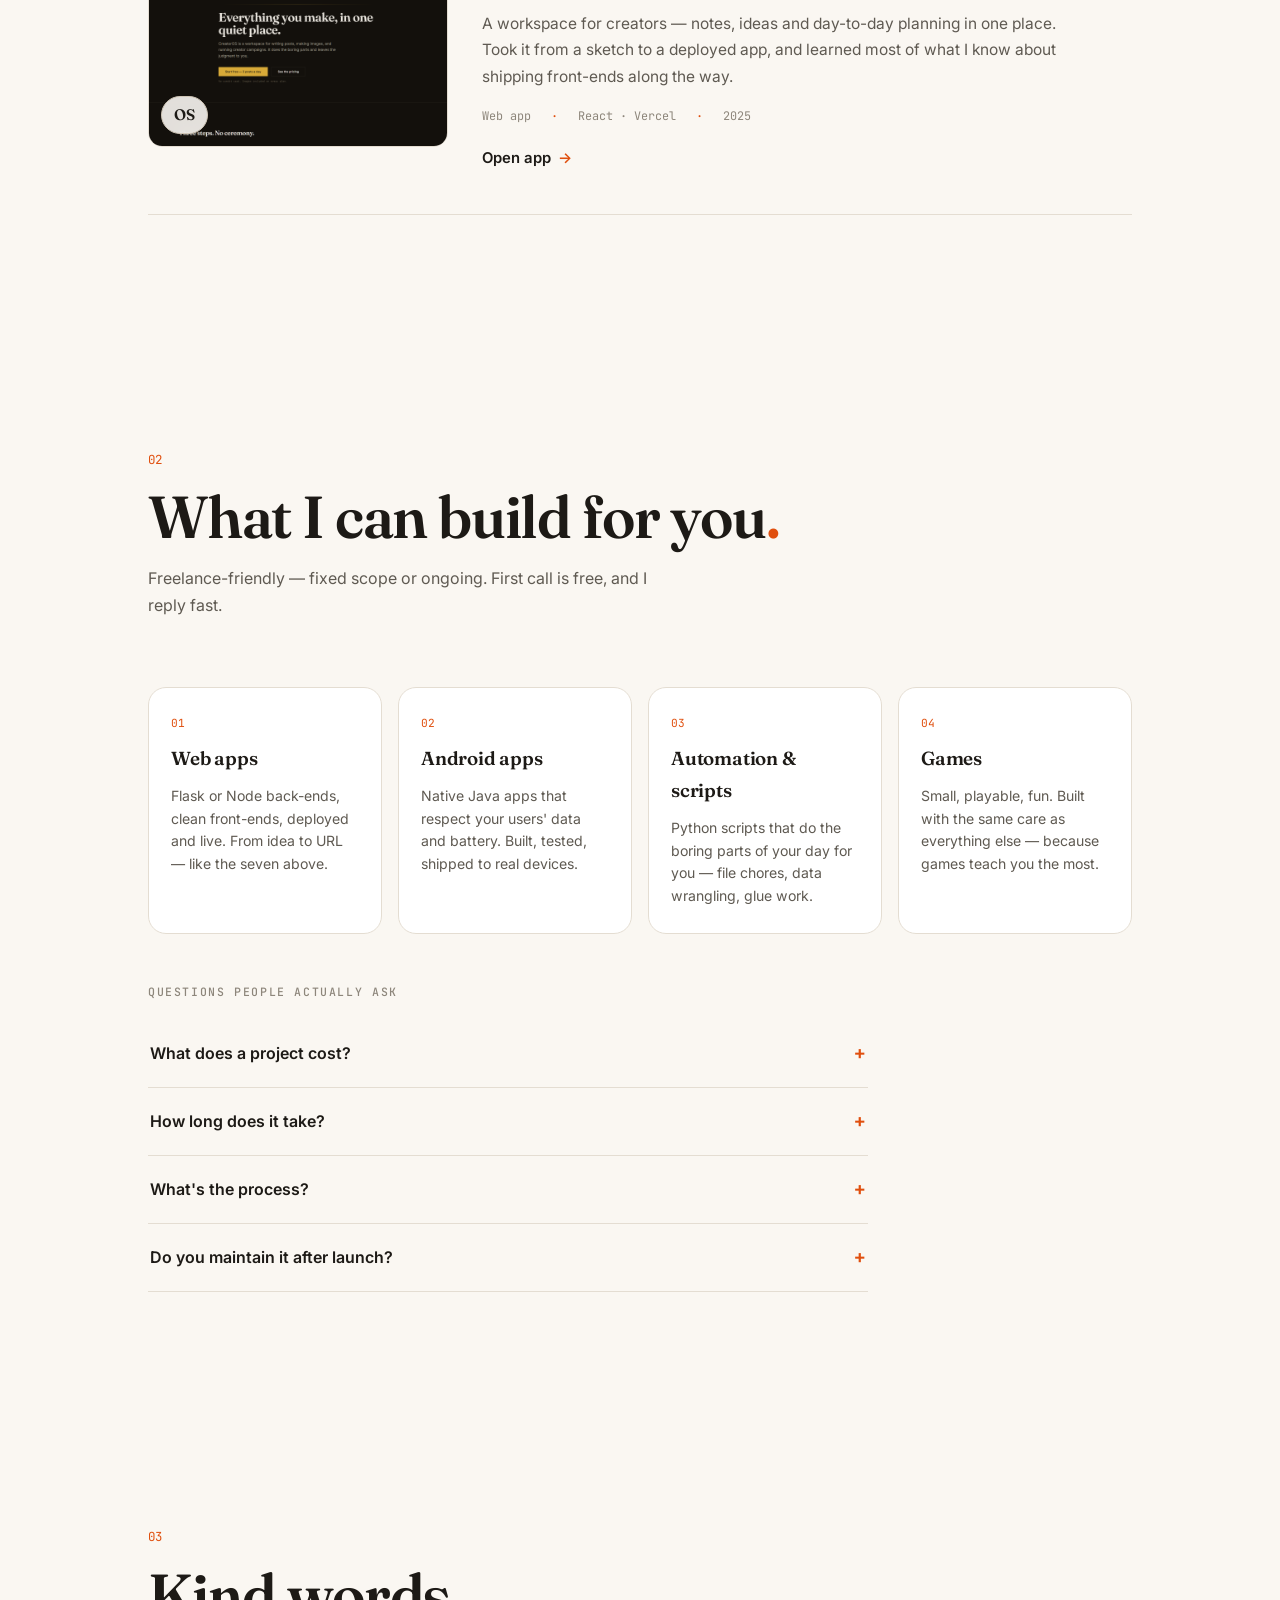
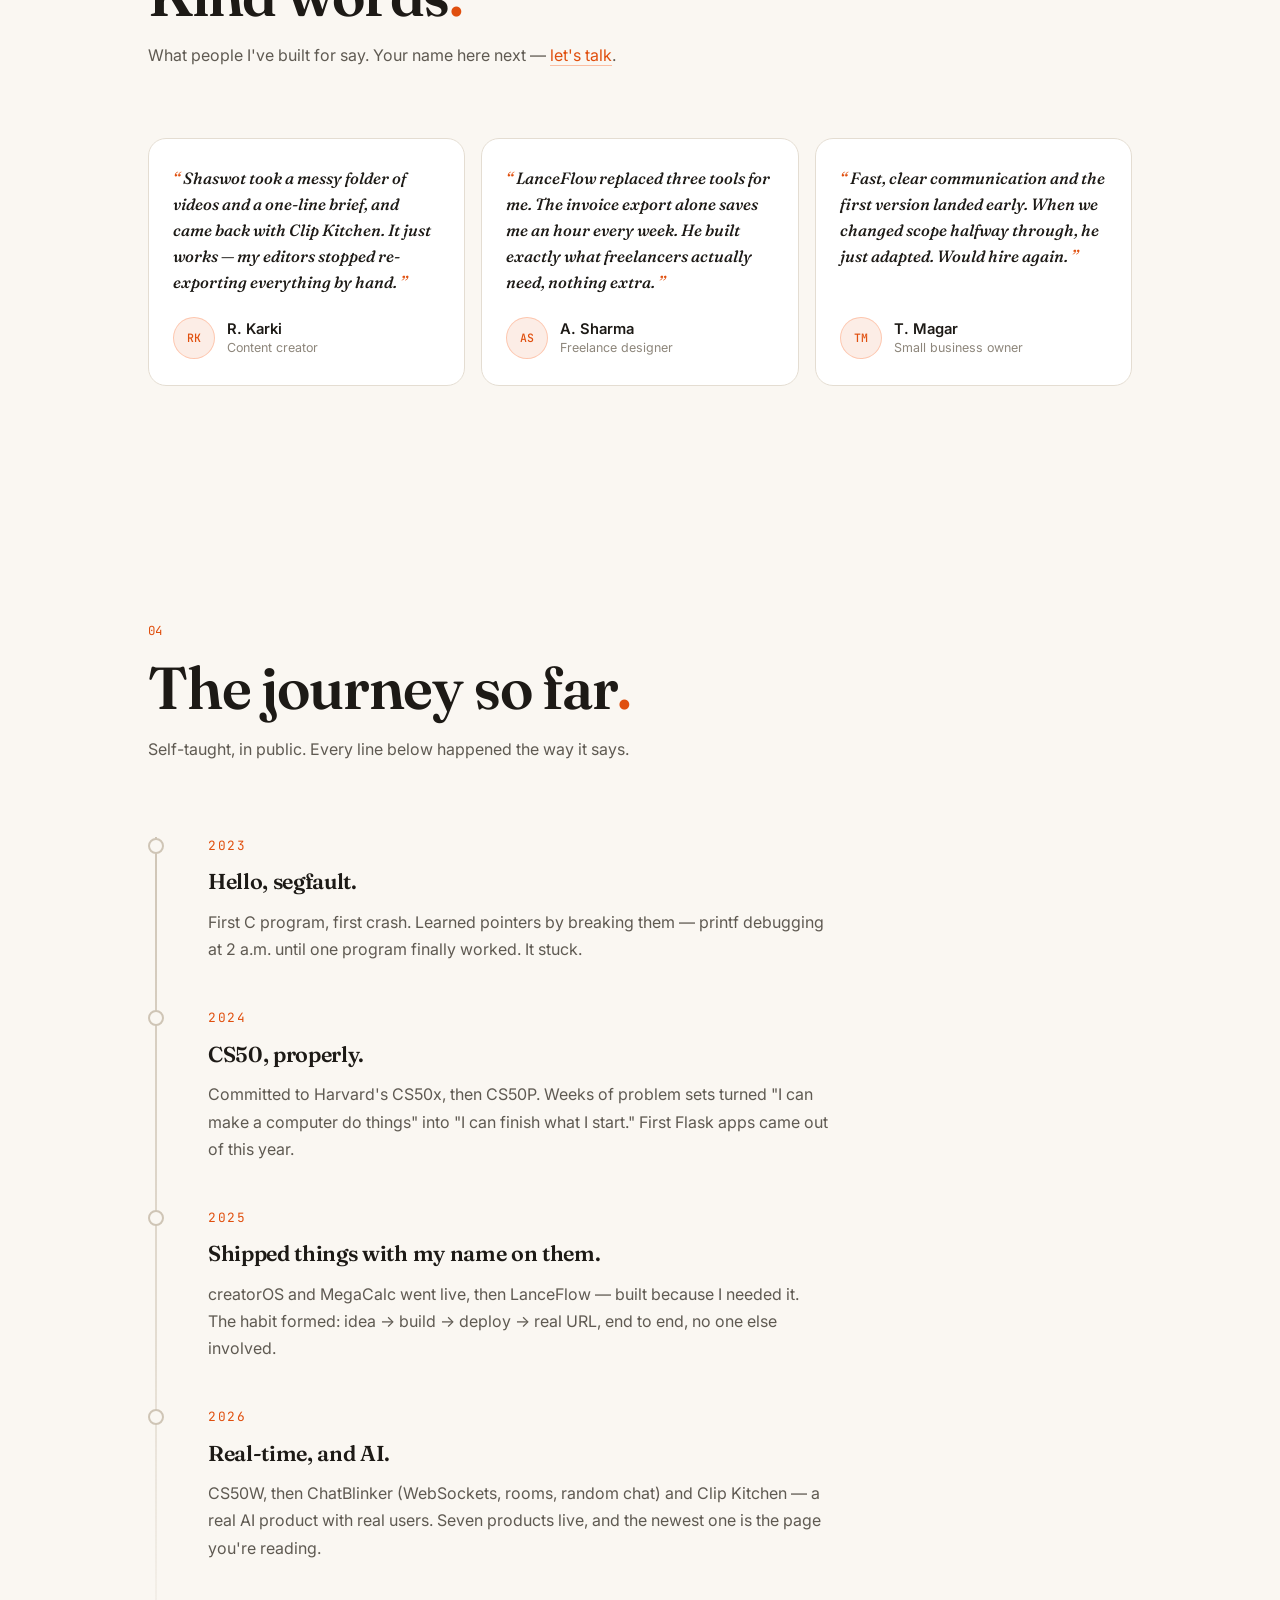
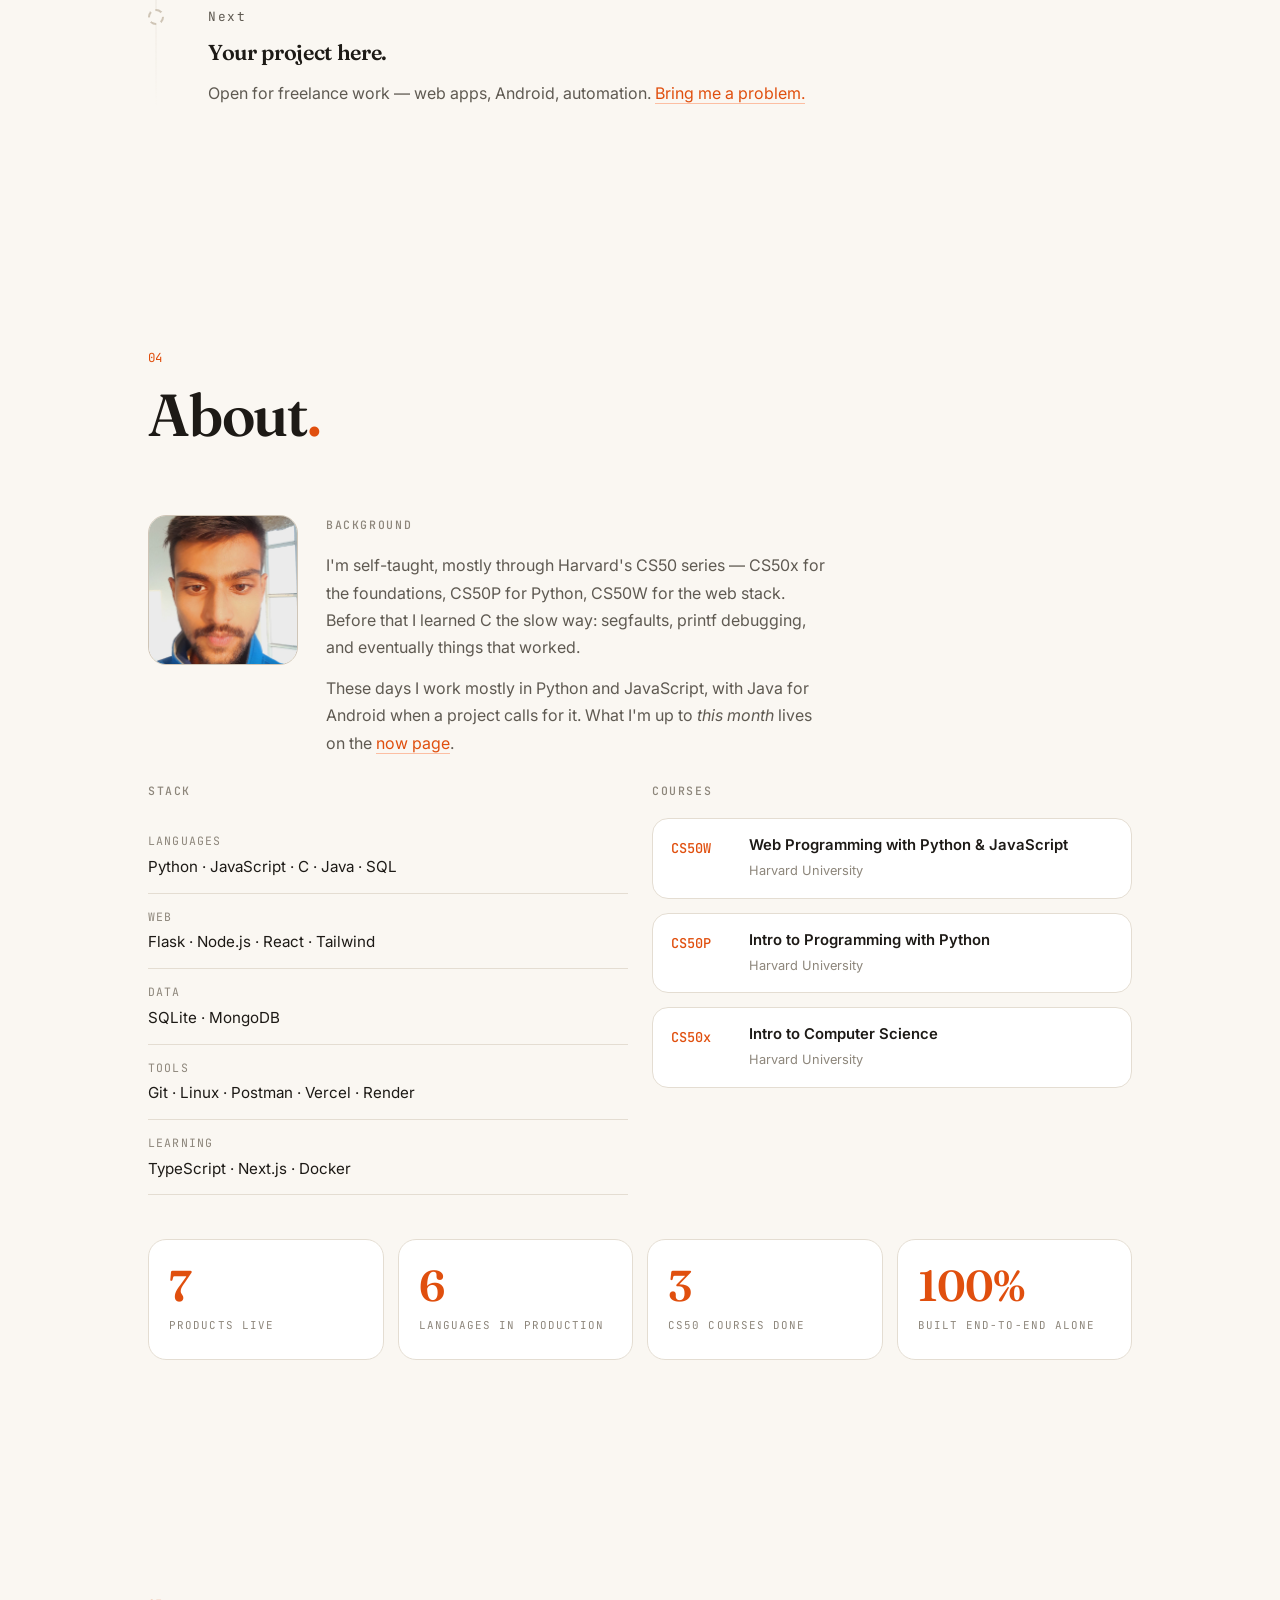
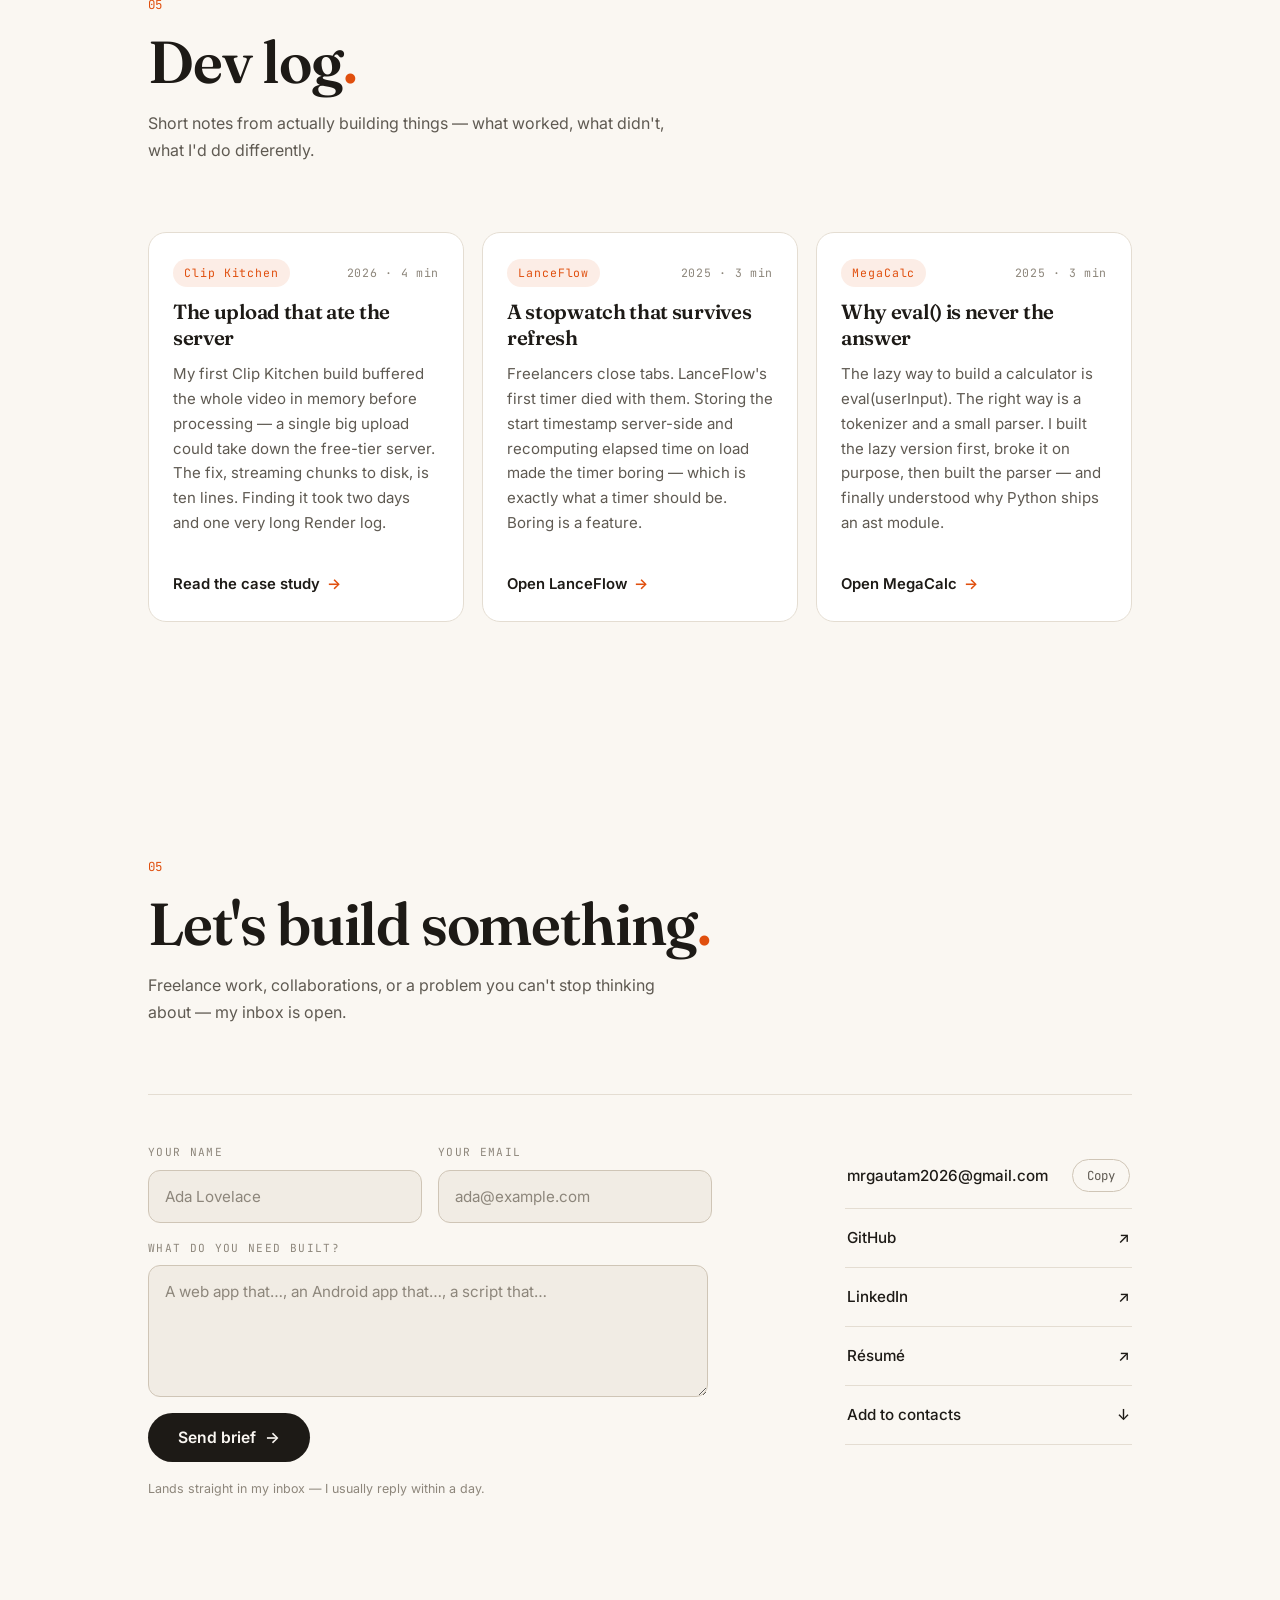
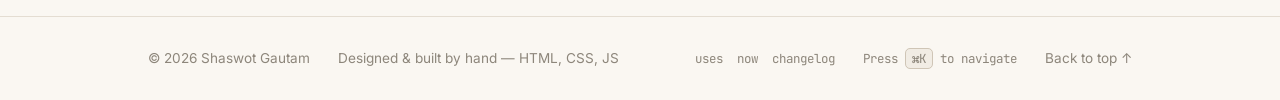
==== commit 0c5f6c5c: "Add LocalForge to the work list as the seventh live product New card with a fresh app screenshot and" ====
--- a/index.html
+++ b/index.html
@@ -135,7 +135,7 @@
 
     <p class="hero-sub reveal">
       I'm Shaswot — I design, code and launch web apps, Android apps and games.
-      Six products live right now, built end-to-end by one person.
+      Seven products live right now, built end-to-end by one person.
     </p>
 
     <div class="hero-actions reveal">
@@ -162,10 +162,10 @@
     </div>
 
     <div class="work-filters reveal" id="workFilters" role="tablist" aria-label="Filter projects">
-      <button class="wf-btn active" data-filter="all" role="tab" aria-selected="true">All <span class="wf-count">6</span></button>
+      <button class="wf-btn active" data-filter="all" role="tab" aria-selected="true">All <span class="wf-count">7</span></button>
       <button class="wf-btn" data-filter="ai" role="tab" aria-selected="false">AI <span class="wf-count">1</span></button>
-      <button class="wf-btn" data-filter="web" role="tab" aria-selected="false">Web apps <span class="wf-count">4</span></button>
-      <button class="wf-btn" data-filter="tools" role="tab" aria-selected="false">Tools <span class="wf-count">3</span></button>
+      <button class="wf-btn" data-filter="web" role="tab" aria-selected="false">Web apps <span class="wf-count">6</span></button>
+      <button class="wf-btn" data-filter="tools" role="tab" aria-selected="false">Tools <span class="wf-count">4</span></button>
     </div>
 
     <div class="work-list" id="workList">
@@ -311,6 +311,34 @@
         </div>
       </article>
 
+      <article class="work-item reveal" data-tags="tools web">
+        <a class="work-shot" href="https://local-forge-nine.vercel.app/" target="_blank" rel="noopener" aria-label="Open LocalForge">
+          <img src="shots/localforge.png" alt="LocalForge — private in-browser file conversion workbench" loading="lazy" width="1440" height="900" style="aspect-ratio:16/10;height:auto" />
+          <span class="work-shot-label">LF</span>
+          <span class="work-expand" aria-hidden="true">⤢</span>
+        </a>
+        <div class="work-info">
+          <div class="work-title-row">
+            <h3>LocalForge</h3>
+            <span class="work-flag live">Live</span>
+          </div>
+          <p class="work-desc">
+            A workbench for the files you'd rather not upload. Images, PDFs, audio and video
+            are converted, compressed, merged and split right inside the tab — nothing is sent
+            anywhere, and there's no account, queue or server round-trip. Works on a plane.
+          </p>
+          <ul class="work-meta">
+            <li>100% local · no uploads</li>
+            <li>Vanilla JS · FFmpeg WASM</li>
+            <li>Live on Vercel</li>
+          </ul>
+          <div class="work-links">
+            <a class="work-link" href="case-study-localforge.html" data-magnetic>Case study<span class="arrow" aria-hidden="true">→</span></a>
+            <a class="work-link" href="https://local-forge-nine.vercel.app/" target="_blank" rel="noopener" data-magnetic>Open app<span class="arrow" aria-hidden="true">→</span></a>
+          </div>
+        </div>
+      </article>
+
       <article class="work-item reveal" data-tags="web">
         <a class="work-shot" href="https://creatoros-ten-kappa.vercel.app" target="_blank" rel="noopener" aria-label="Open creatorOS">
           <img src="shots/creatoros.png" alt="creatorOS — creator workspace landing" loading="lazy" width="1440" height="900" style="aspect-ratio:16/10;height:auto" />
@@ -355,7 +383,7 @@
       <article class="service-card reveal">
         <span class="service-no">01</span>
         <h3>Web apps</h3>
-        <p>Flask or Node back-ends, clean front-ends, deployed and live. From idea to URL — like the six above.</p>
+        <p>Flask or Node back-ends, clean front-ends, deployed and live. From idea to URL — like the seven above.</p>
       </article>
       <article class="service-card reveal">
         <span class="service-no">02</span>
@@ -482,7 +510,7 @@
         <span class="tl-year">2026</span>
         <div class="tl-body">
           <h3>Real-time, and AI.</h3>
-          <p>CS50W, then ChatBlinker (WebSockets, rooms, random chat) and Clip Kitchen — a real AI product with real users. Six products live, and the newest one is the page you're reading.</p>
+          <p>CS50W, then ChatBlinker (WebSockets, rooms, random chat) and Clip Kitchen — a real AI product with real users. Seven products live, and the newest one is the page you're reading.</p>
         </div>
       </div>
       <div class="tl-item reveal">
@@ -558,7 +586,7 @@
 
     <!-- quick facts, count-up on first view -->
     <div class="facts-row reveal" id="factsRow">
-      <div class="fact"><span class="fact-num" data-count="5">0</span><span class="fact-label">Products live</span></div>
+      <div class="fact"><span class="fact-num" data-count="7">0</span><span class="fact-label">Products live</span></div>
       <div class="fact"><span class="fact-num" data-count="6">0</span><span class="fact-label">Languages in production</span></div>
       <div class="fact"><span class="fact-num" data-count="3">0</span><span class="fact-label">CS50 courses done</span></div>
       <div class="fact"><span class="fact-num" data-count="100" data-suffix="%">0</span><span class="fact-label">Built end-to-end alone</span></div>
